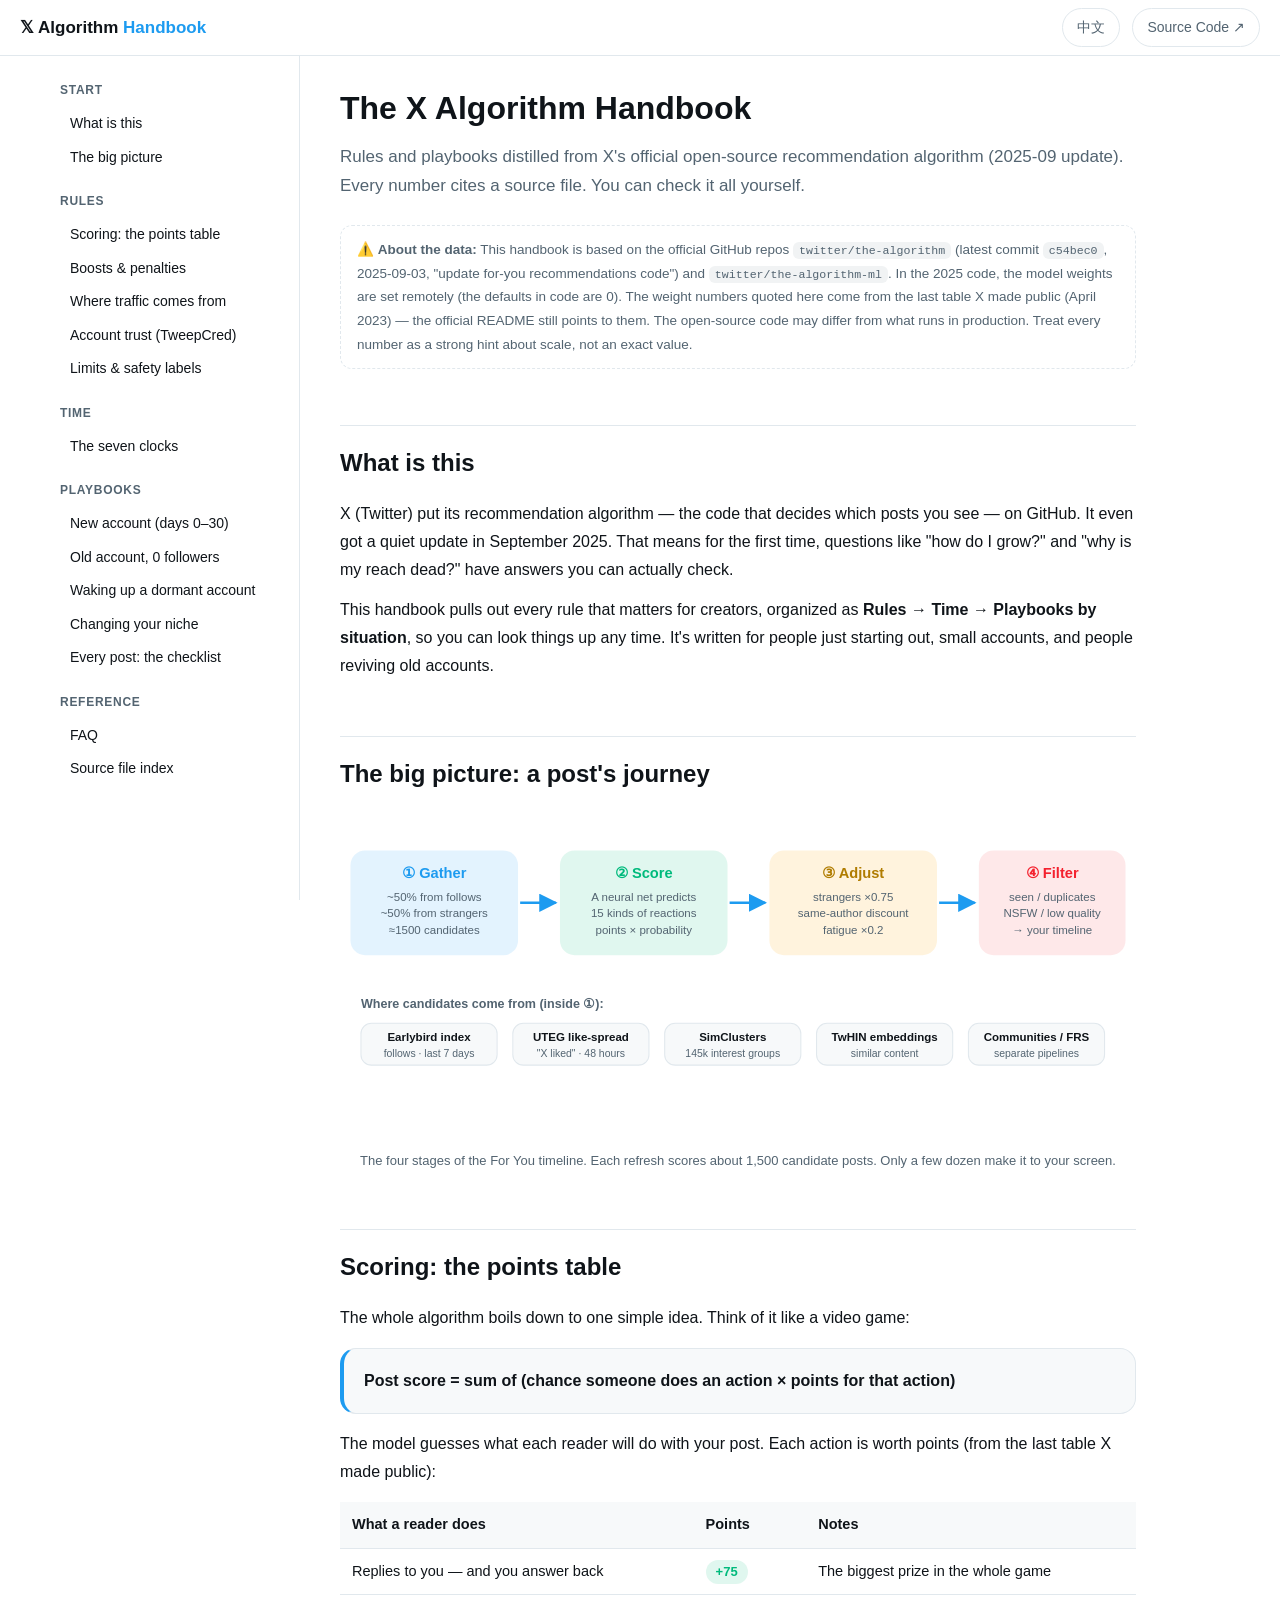
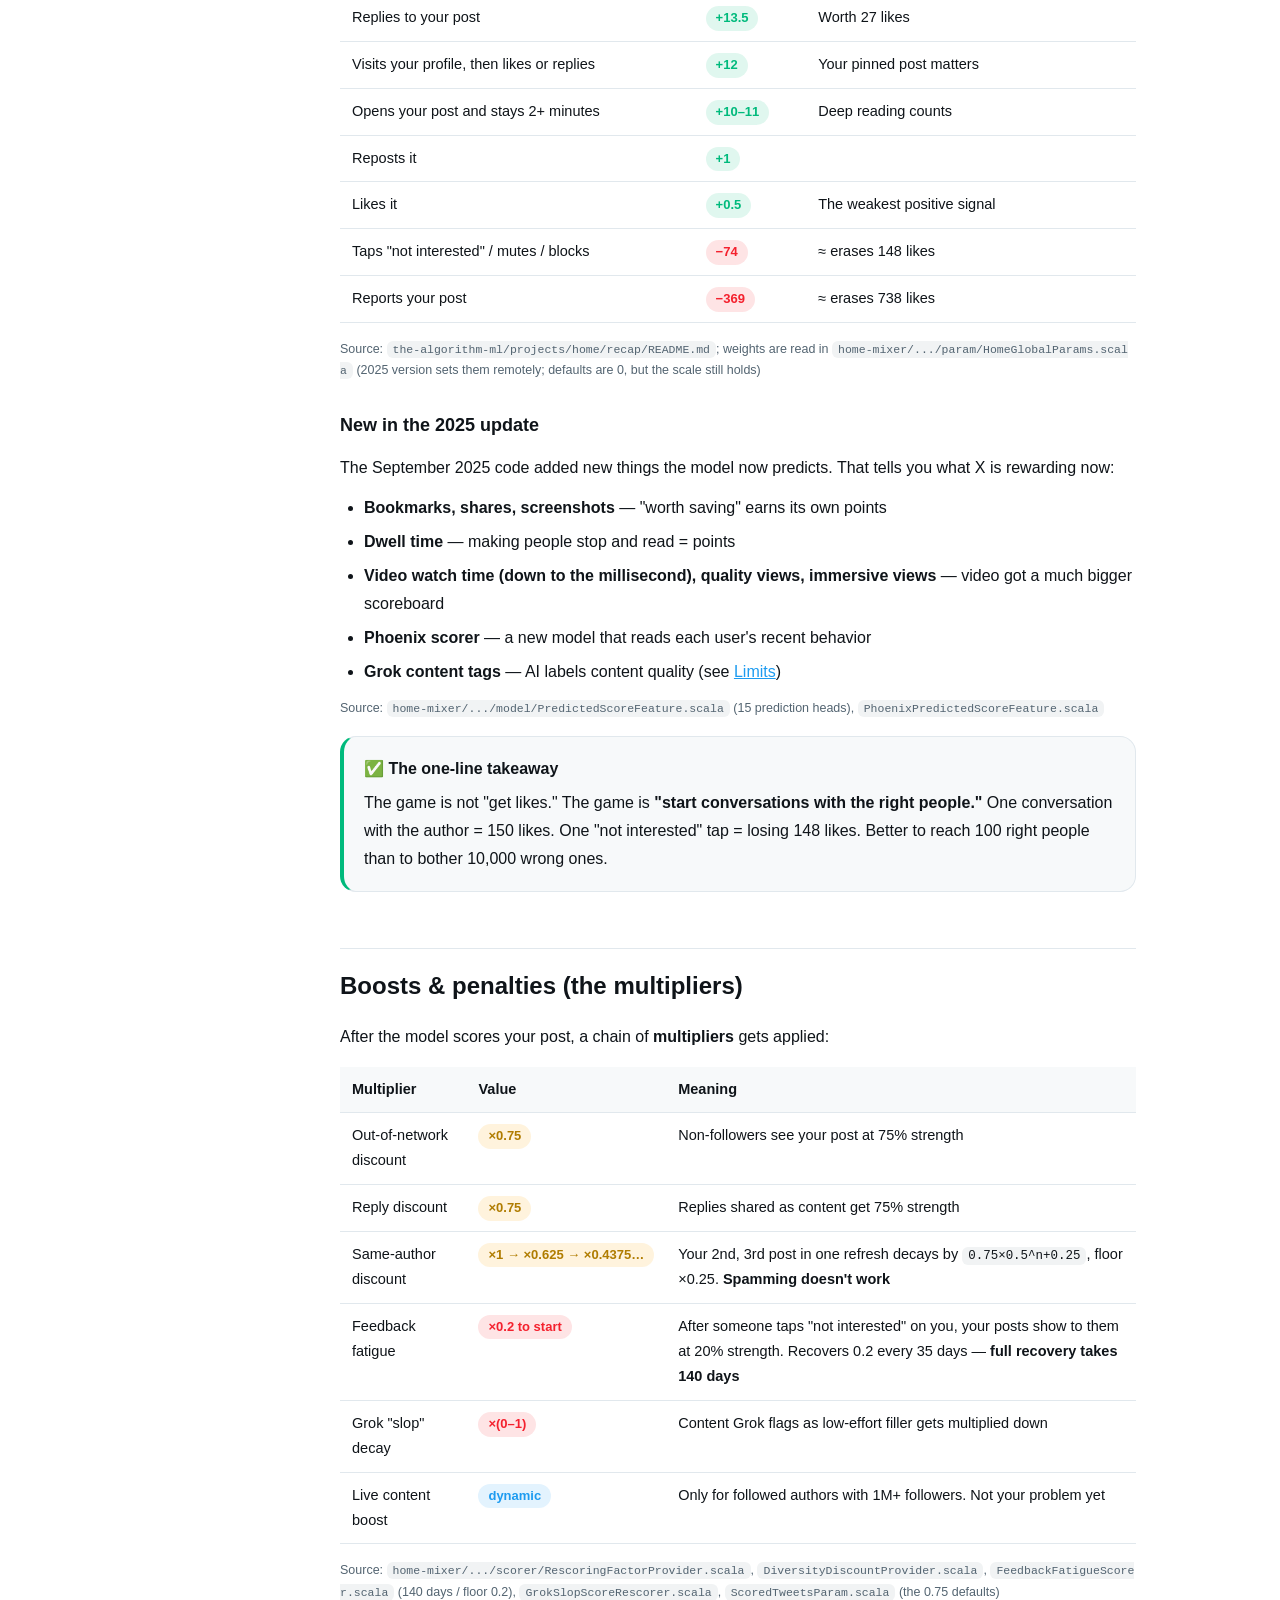
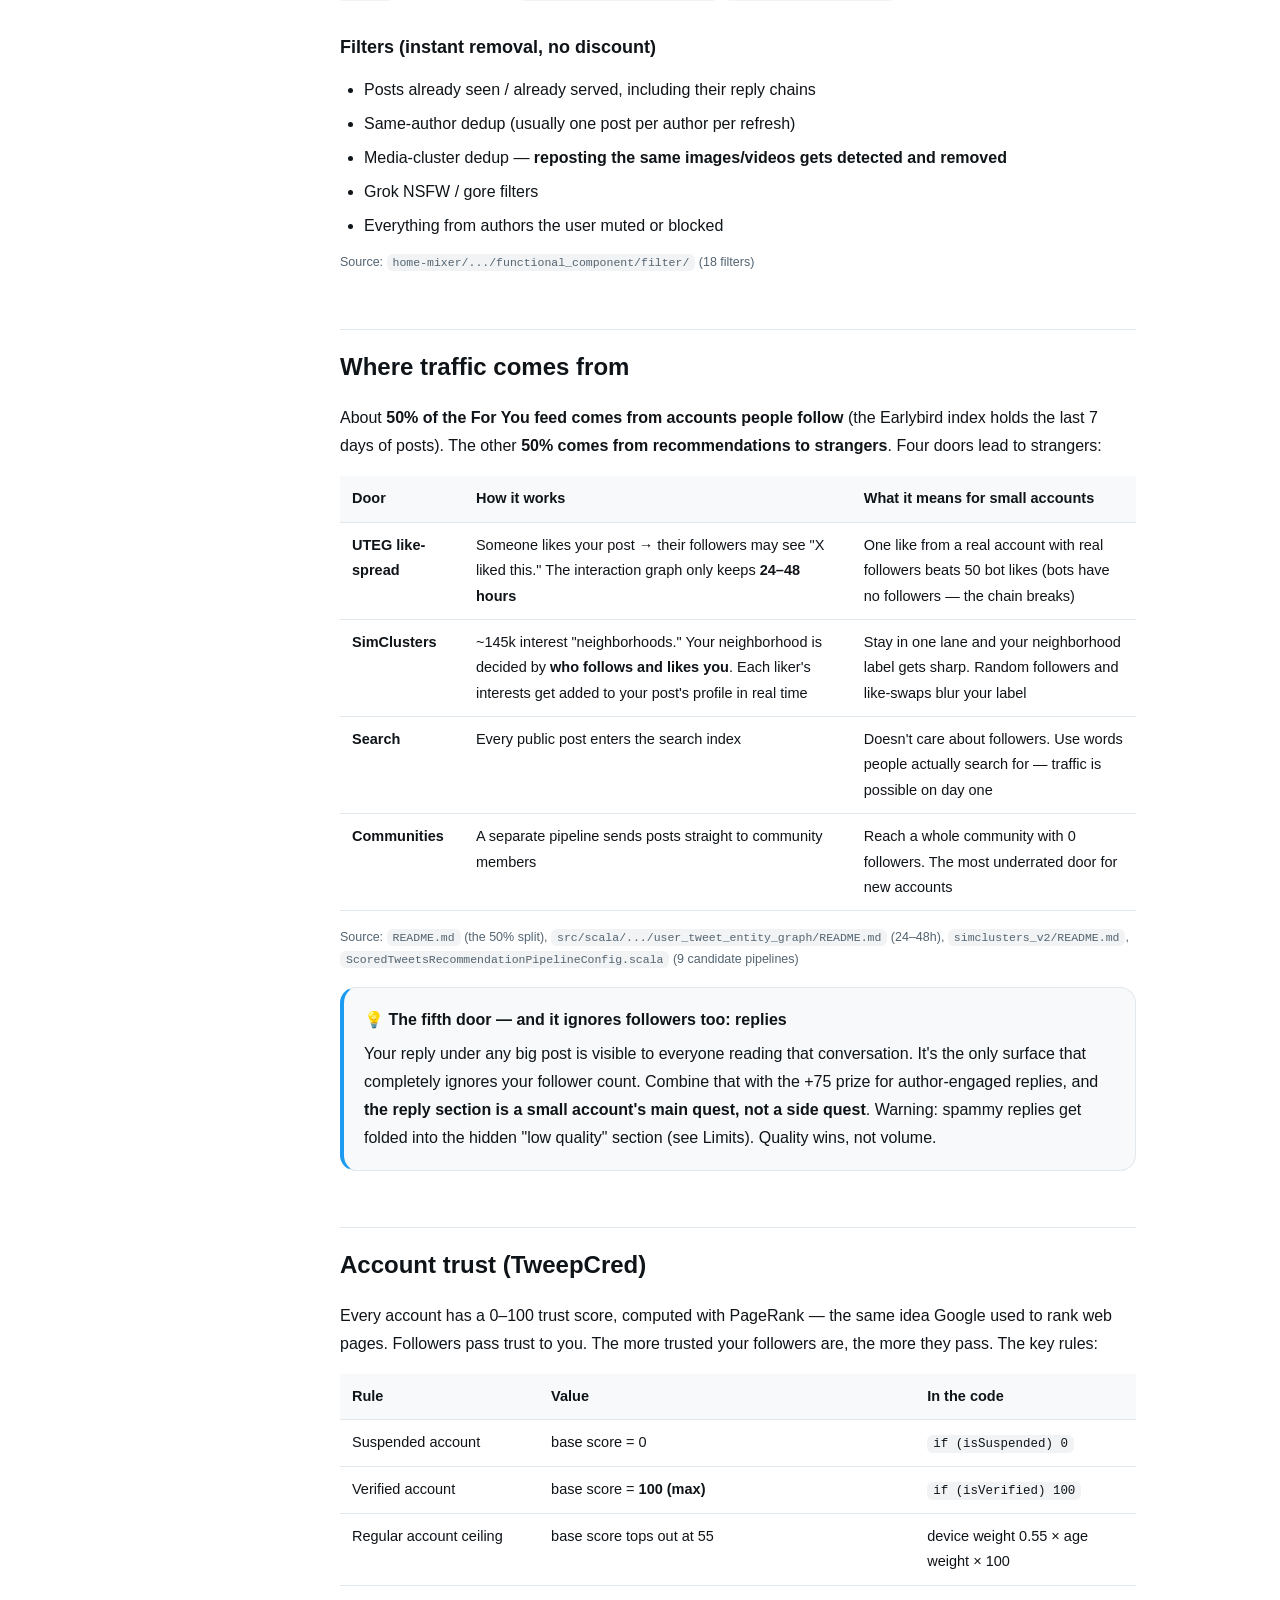
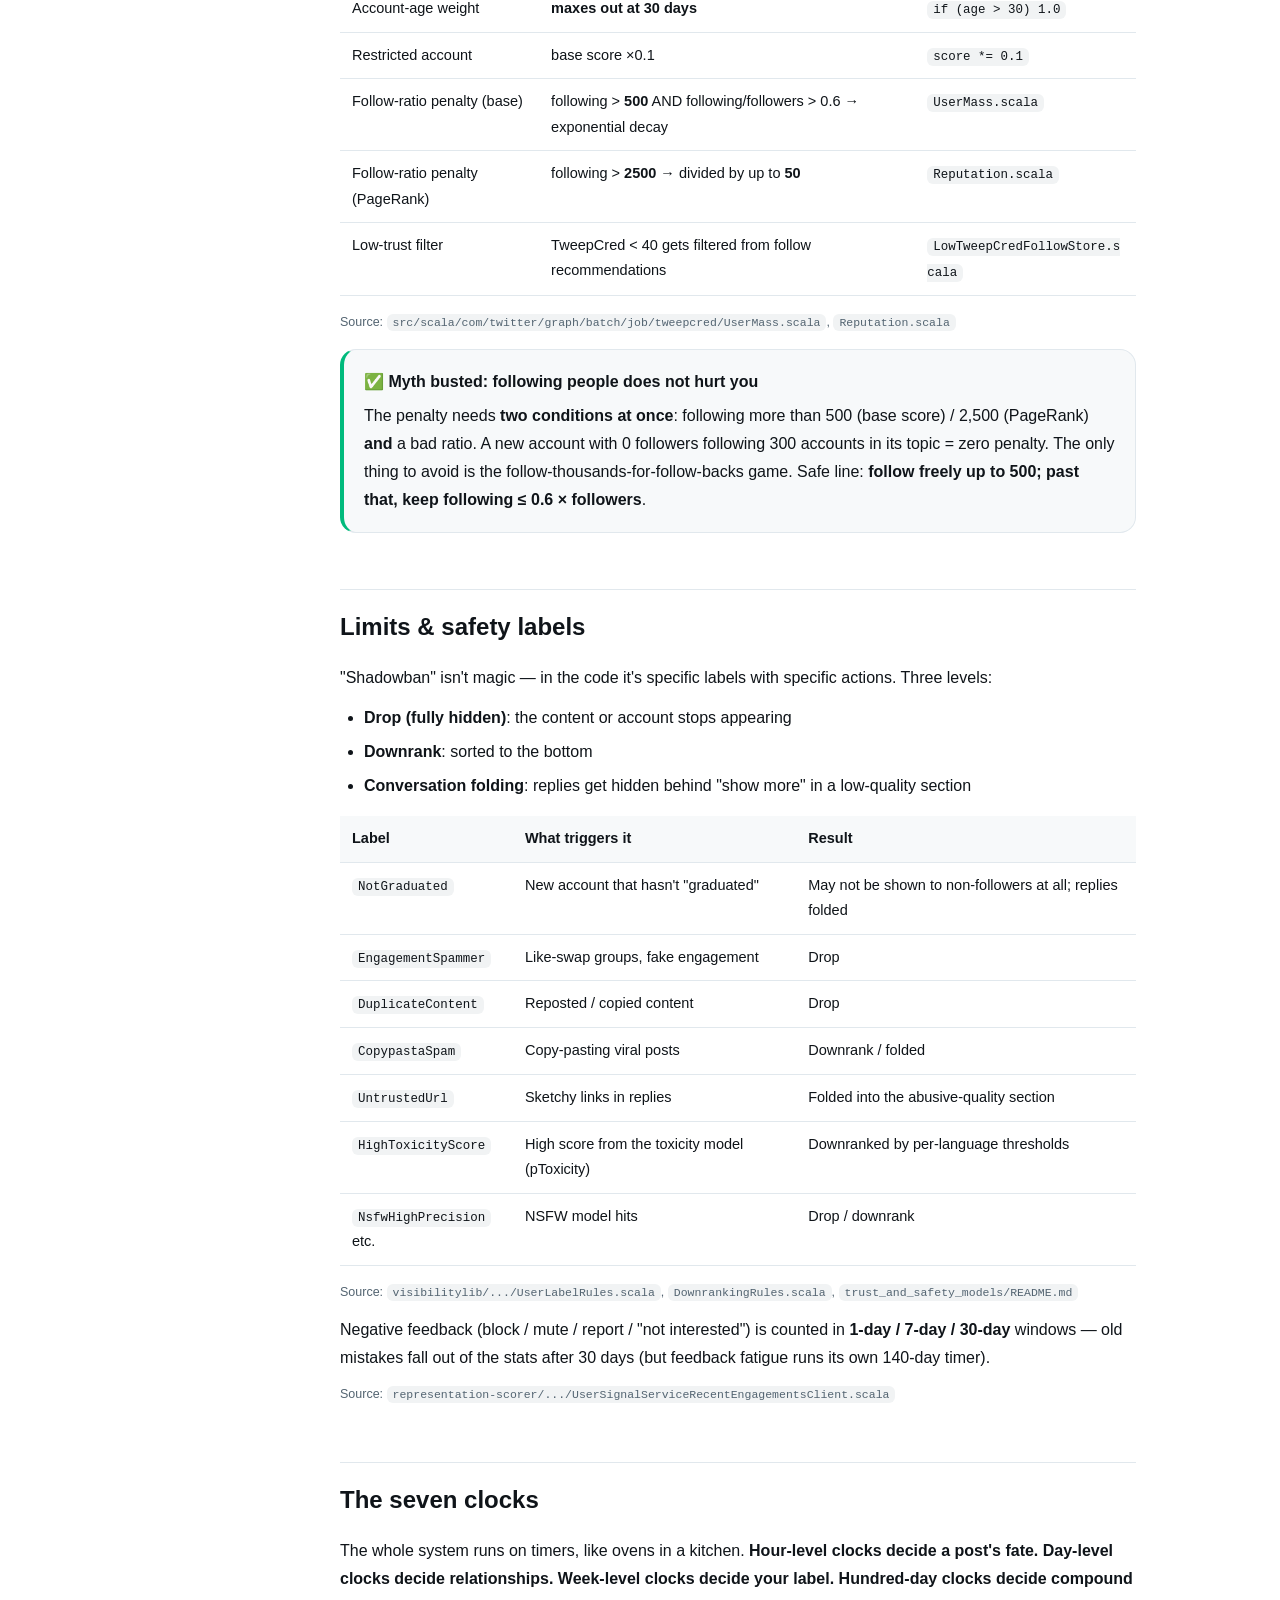
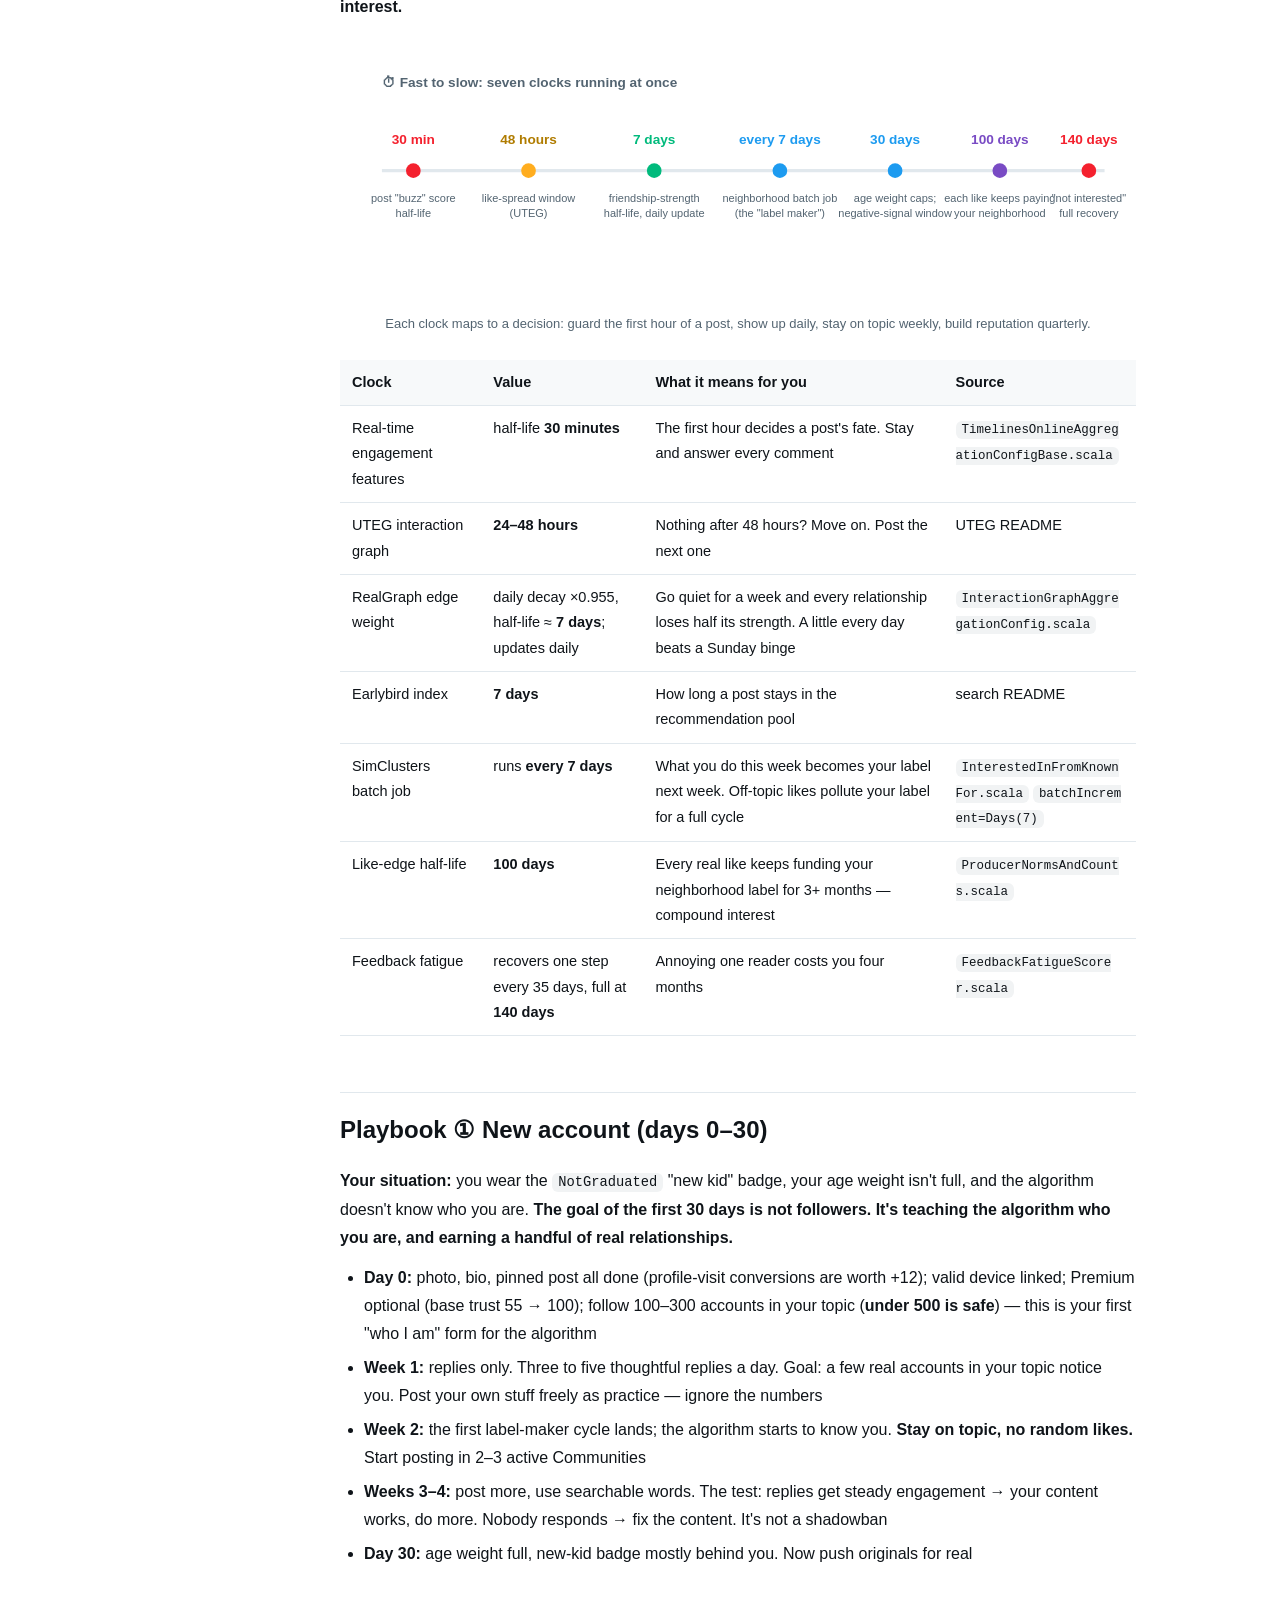
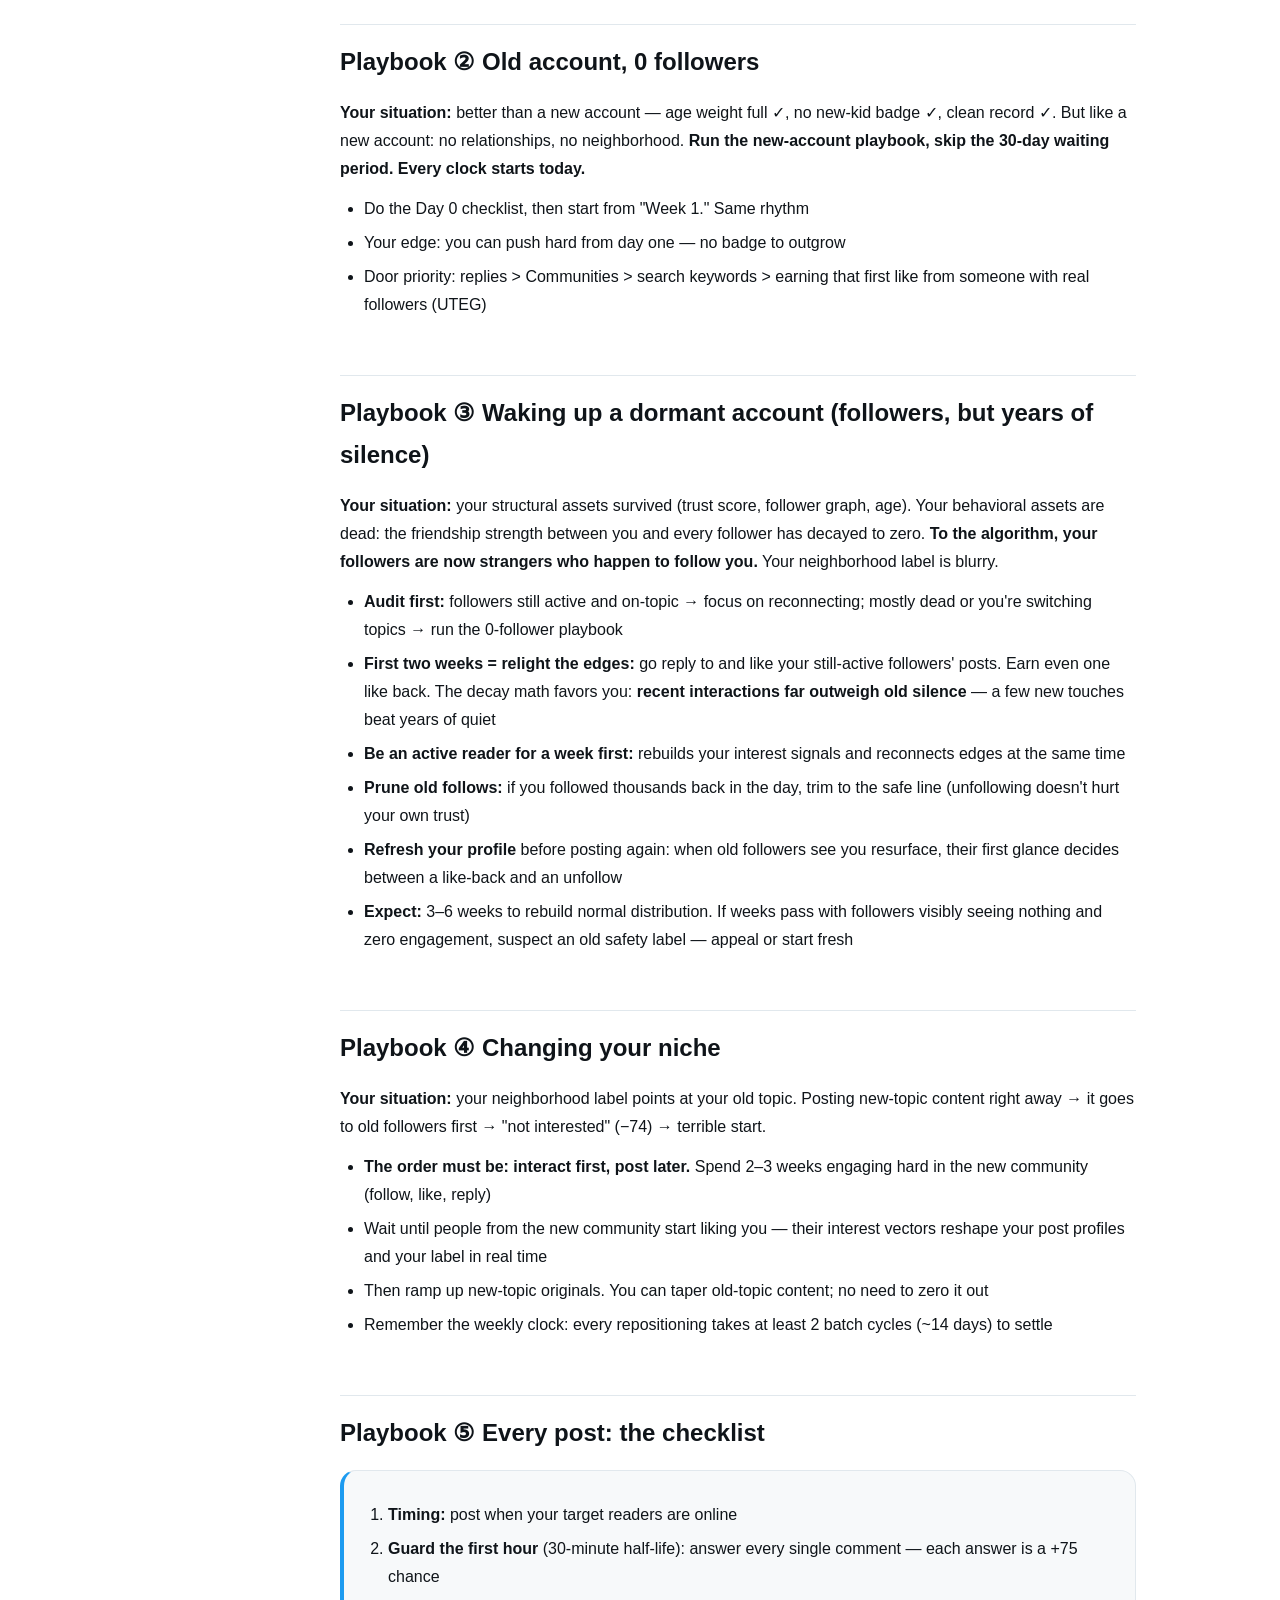
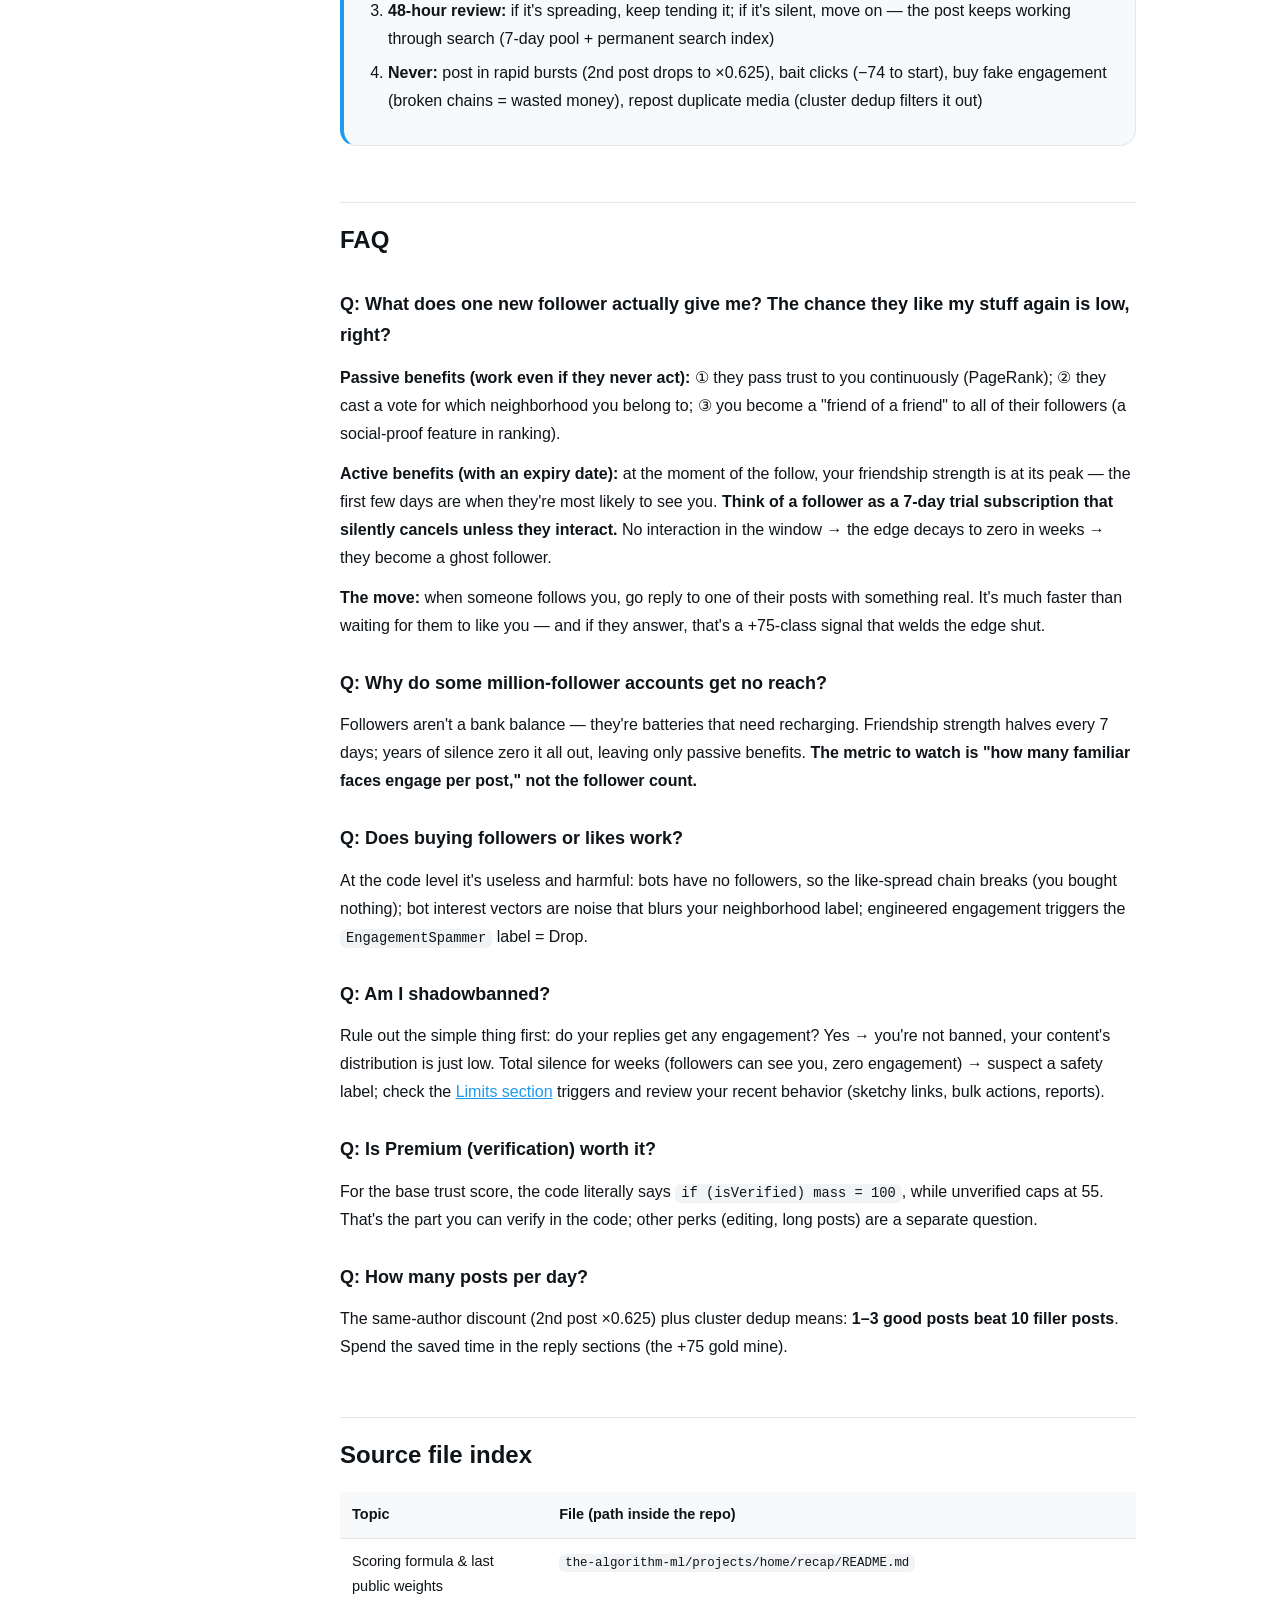
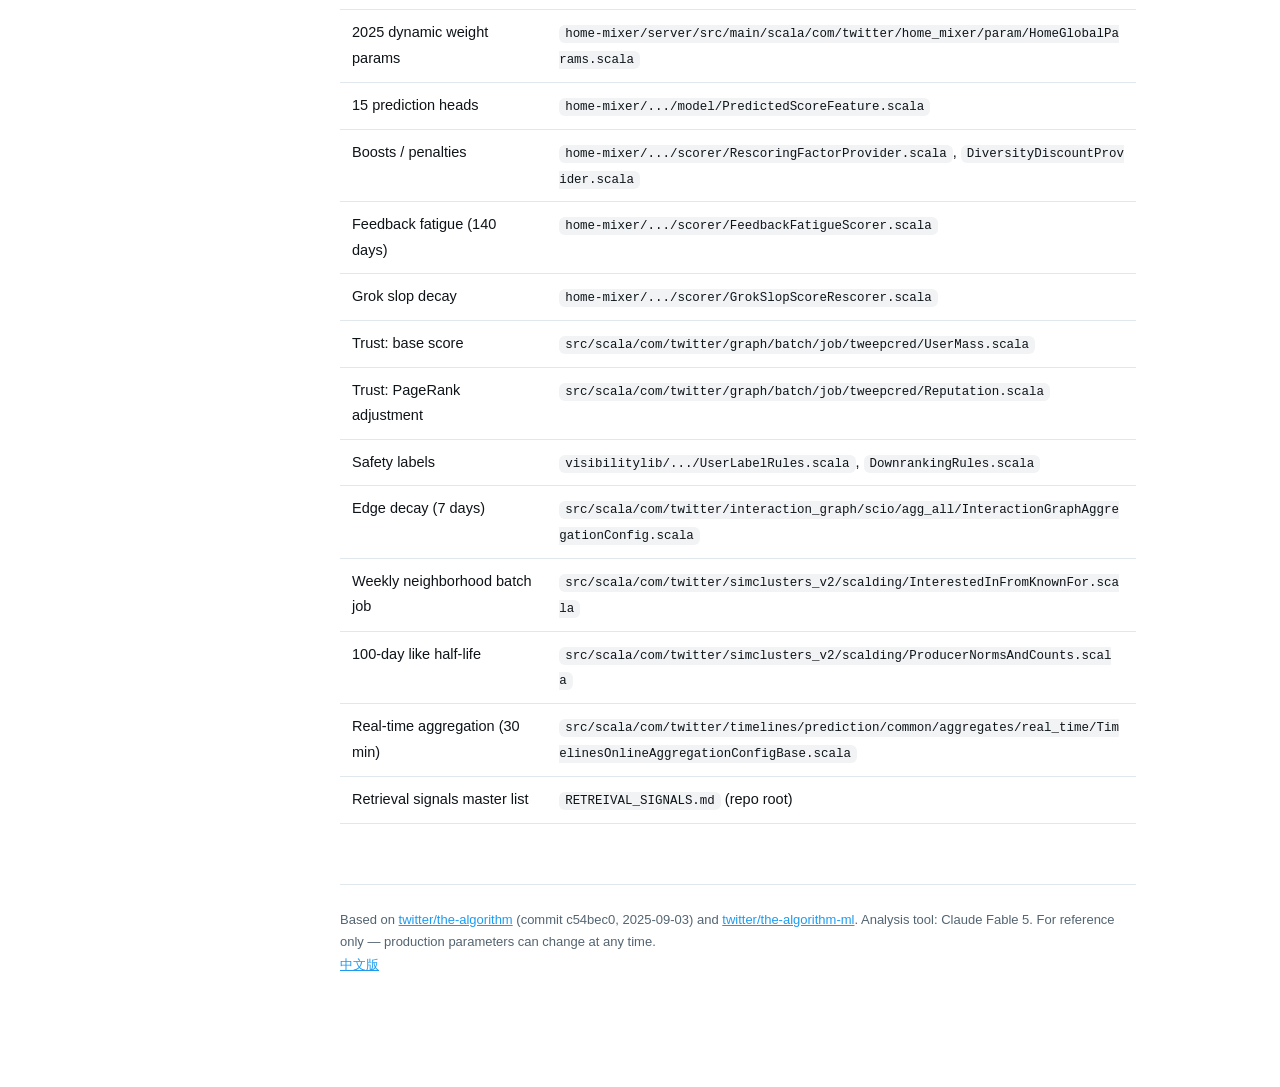
==== en/index.html @ 7e07da66 "X Algorithm Handbook: bilingual rules & playbooks from the open-source code Distilled from twitter/t" ====
<!DOCTYPE html>
<html lang="en">
<head>
<meta charset="UTF-8">
<meta name="viewport" content="width=device-width, initial-scale=1.0">
<title>The X Algorithm Handbook — Verifiable Rules from the Open-Source Code</title>
<meta name="description" content="Rules and playbooks distilled from X (Twitter)'s open-source recommendation algorithm (2025-09 update). Every number cites a source file you can check yourself.">
<link rel="stylesheet" href="../assets/style.css">
</head>
<body>

<div class="topbar">
  <a class="logo" href="#top">𝕏 Algorithm <span>Handbook</span></a>
  <div class="spacer"></div>
  <a class="lang" href="../zh/">中文</a>
  <a class="gh" href="https://github.com/twitter/the-algorithm" target="_blank">Source Code ↗</a>
</div>

<div class="layout">

<nav class="sidebar">
  <div class="group">
    <div class="group-title">Start</div>
    <a href="#overview">What is this</a>
    <a href="#pipeline">The big picture</a>
  </div>
  <div class="group">
    <div class="group-title">Rules</div>
    <a href="#scoring">Scoring: the points table</a>
    <a href="#rescoring">Boosts &amp; penalties</a>
    <a href="#traffic">Where traffic comes from</a>
    <a href="#reputation">Account trust (TweepCred)</a>
    <a href="#limits">Limits &amp; safety labels</a>
  </div>
  <div class="group">
    <div class="group-title">Time</div>
    <a href="#clocks">The seven clocks</a>
  </div>
  <div class="group">
    <div class="group-title">Playbooks</div>
    <a href="#pb-new">New account (days 0–30)</a>
    <a href="#pb-zero">Old account, 0 followers</a>
    <a href="#pb-dormant">Waking up a dormant account</a>
    <a href="#pb-pivot">Changing your niche</a>
    <a href="#pb-daily">Every post: the checklist</a>
  </div>
  <div class="group">
    <div class="group-title">Reference</div>
    <a href="#faq">FAQ</a>
    <a href="#sources">Source file index</a>
  </div>
</nav>

<main id="top">

<h1>The X Algorithm Handbook</h1>
<p class="subtitle">Rules and playbooks distilled from X's official open-source recommendation algorithm (2025-09 update). Every number cites a source file. You can check it all yourself.</p>

<div class="disclaimer">
⚠️ <strong>About the data:</strong> This handbook is based on the official GitHub repos <code>twitter/the-algorithm</code> (latest commit <code>c54bec0</code>, 2025-09-03, "update for-you recommendations code") and <code>twitter/the-algorithm-ml</code>. In the 2025 code, the model weights are set remotely (the defaults in code are 0). The weight numbers quoted here come from the last table X made public (April 2023) — the official README still points to them. The open-source code may differ from what runs in production. Treat every number as a strong hint about scale, not an exact value.
</div>

<h2 id="overview">What is this</h2>
<p>X (Twitter) put its recommendation algorithm — the code that decides which posts you see — on GitHub. It even got a quiet update in September 2025. That means for the first time, questions like "how do I grow?" and "why is my reach dead?" have answers you can actually check.</p>
<p>This handbook pulls out every rule that matters for creators, organized as <strong>Rules → Time → Playbooks by situation</strong>, so you can look things up any time. It's written for people just starting out, small accounts, and people reviving old accounts.</p>

<h2 id="pipeline">The big picture: a post's journey</h2>
<div class="figure">
<svg viewBox="0 0 760 300" xmlns="http://www.w3.org/2000/svg" font-family="-apple-system,sans-serif">
  <defs>
    <marker id="arr" viewBox="0 0 10 10" refX="9" refY="5" markerWidth="7" markerHeight="7" orient="auto-start-reverse">
      <path d="M0,0 L10,5 L0,10 z" fill="#1d9bf0"/>
    </marker>
  </defs>
  <rect x="10" y="30" width="160" height="100" rx="14" fill="#1d9bf0" opacity="0.12"/>
  <text x="90" y="56" text-anchor="middle" font-size="14" font-weight="700" fill="#1d9bf0">① Gather</text>
  <text x="90" y="78" text-anchor="middle" font-size="11" fill="#536471">~50% from follows</text>
  <text x="90" y="94" text-anchor="middle" font-size="11" fill="#536471">~50% from strangers</text>
  <text x="90" y="110" text-anchor="middle" font-size="11" fill="#536471">≈1500 candidates</text>
  <rect x="210" y="30" width="160" height="100" rx="14" fill="#00ba7c" opacity="0.12"/>
  <text x="290" y="56" text-anchor="middle" font-size="14" font-weight="700" fill="#00ba7c">② Score</text>
  <text x="290" y="78" text-anchor="middle" font-size="11" fill="#536471">A neural net predicts</text>
  <text x="290" y="94" text-anchor="middle" font-size="11" fill="#536471">15 kinds of reactions</text>
  <text x="290" y="110" text-anchor="middle" font-size="11" fill="#536471">points × probability</text>
  <rect x="410" y="30" width="160" height="100" rx="14" fill="#ffad1f" opacity="0.15"/>
  <text x="490" y="56" text-anchor="middle" font-size="14" font-weight="700" fill="#b07c00">③ Adjust</text>
  <text x="490" y="78" text-anchor="middle" font-size="11" fill="#536471">strangers ×0.75</text>
  <text x="490" y="94" text-anchor="middle" font-size="11" fill="#536471">same-author discount</text>
  <text x="490" y="110" text-anchor="middle" font-size="11" fill="#536471">fatigue ×0.2</text>
  <rect x="610" y="30" width="140" height="100" rx="14" fill="#f4212e" opacity="0.10"/>
  <text x="680" y="56" text-anchor="middle" font-size="14" font-weight="700" fill="#f4212e">④ Filter</text>
  <text x="680" y="78" text-anchor="middle" font-size="11" fill="#536471">seen / duplicates</text>
  <text x="680" y="94" text-anchor="middle" font-size="11" fill="#536471">NSFW / low quality</text>
  <text x="680" y="110" text-anchor="middle" font-size="11" fill="#536471">→ your timeline</text>
  <line x1="172" y1="80" x2="206" y2="80" stroke="#1d9bf0" stroke-width="2.5" marker-end="url(#arr)"/>
  <line x1="372" y1="80" x2="406" y2="80" stroke="#1d9bf0" stroke-width="2.5" marker-end="url(#arr)"/>
  <line x1="572" y1="80" x2="606" y2="80" stroke="#1d9bf0" stroke-width="2.5" marker-end="url(#arr)"/>
  <text x="20" y="180" font-size="12" font-weight="700" fill="#536471">Where candidates come from (inside ①):</text>
  <rect x="20" y="195" width="130" height="40" rx="10" fill="#f7f9fa" stroke="#e1e8ed"/>
  <text x="85" y="212" text-anchor="middle" font-size="11" font-weight="600" fill="#0f1419">Earlybird index</text>
  <text x="85" y="227" text-anchor="middle" font-size="10" fill="#536471">follows · last 7 days</text>
  <rect x="165" y="195" width="130" height="40" rx="10" fill="#f7f9fa" stroke="#e1e8ed"/>
  <text x="230" y="212" text-anchor="middle" font-size="11" font-weight="600" fill="#0f1419">UTEG like-spread</text>
  <text x="230" y="227" text-anchor="middle" font-size="10" fill="#536471">"X liked" · 48 hours</text>
  <rect x="310" y="195" width="130" height="40" rx="10" fill="#f7f9fa" stroke="#e1e8ed"/>
  <text x="375" y="212" text-anchor="middle" font-size="11" font-weight="600" fill="#0f1419">SimClusters</text>
  <text x="375" y="227" text-anchor="middle" font-size="10" fill="#536471">145k interest groups</text>
  <rect x="455" y="195" width="130" height="40" rx="10" fill="#f7f9fa" stroke="#e1e8ed"/>
  <text x="520" y="212" text-anchor="middle" font-size="11" font-weight="600" fill="#0f1419">TwHIN embeddings</text>
  <text x="520" y="227" text-anchor="middle" font-size="10" fill="#536471">similar content</text>
  <rect x="600" y="195" width="130" height="40" rx="10" fill="#f7f9fa" stroke="#e1e8ed"/>
  <text x="665" y="212" text-anchor="middle" font-size="11" font-weight="600" fill="#0f1419">Communities / FRS</text>
  <text x="665" y="227" text-anchor="middle" font-size="10" fill="#536471">separate pipelines</text>
</svg>
<div class="caption">The four stages of the For You timeline. Each refresh scores about 1,500 candidate posts. Only a few dozen make it to your screen.</div>
</div>

<h2 id="scoring">Scoring: the points table</h2>
<p>The whole algorithm boils down to one simple idea. Think of it like a video game:</p>
<div class="card blue"><strong>Post score = sum of (chance someone does an action × points for that action)</strong></div>
<p>The model guesses what each reader will do with your post. Each action is worth points (from the last table X made public):</p>

<table>
<thead><tr><th>What a reader does</th><th>Points</th><th>Notes</th></tr></thead>
<tbody>
<tr><td>Replies to you — and you answer back</td><td><span class="badge pos">+75</span></td><td>The biggest prize in the whole game</td></tr>
<tr><td>Replies to your post</td><td><span class="badge pos">+13.5</span></td><td>Worth 27 likes</td></tr>
<tr><td>Visits your profile, then likes or replies</td><td><span class="badge pos">+12</span></td><td>Your pinned post matters</td></tr>
<tr><td>Opens your post and stays 2+ minutes</td><td><span class="badge pos">+10–11</span></td><td>Deep reading counts</td></tr>
<tr><td>Reposts it</td><td><span class="badge pos">+1</span></td><td></td></tr>
<tr><td>Likes it</td><td><span class="badge pos">+0.5</span></td><td>The weakest positive signal</td></tr>
<tr><td>Taps "not interested" / mutes / blocks</td><td><span class="badge neg">−74</span></td><td>≈ erases 148 likes</td></tr>
<tr><td>Reports your post</td><td><span class="badge neg">−369</span></td><td>≈ erases 738 likes</td></tr>
</tbody>
</table>
<p class="src">Source: <code>the-algorithm-ml/projects/home/recap/README.md</code>; weights are read in <code>home-mixer/.../param/HomeGlobalParams.scala</code> (2025 version sets them remotely; defaults are 0, but the scale still holds)</p>

<h3>New in the 2025 update</h3>
<p>The September 2025 code added new things the model now predicts. That tells you what X is rewarding now:</p>
<ul>
<li><strong>Bookmarks, shares, screenshots</strong> — "worth saving" earns its own points</li>
<li><strong>Dwell time</strong> — making people stop and read = points</li>
<li><strong>Video watch time (down to the millisecond), quality views, immersive views</strong> — video got a much bigger scoreboard</li>
<li><strong>Phoenix scorer</strong> — a new model that reads each user's recent behavior</li>
<li><strong>Grok content tags</strong> — AI labels content quality (see <a href="#limits">Limits</a>)</li>
</ul>
<p class="src">Source: <code>home-mixer/.../model/PredictedScoreFeature.scala</code> (15 prediction heads), <code>PhoenixPredictedScoreFeature.scala</code></p>

<div class="card green">
<div class="card-title">✅ The one-line takeaway</div>
The game is not "get likes." The game is <strong>"start conversations with the right people."</strong> One conversation with the author = 150 likes. One "not interested" tap = losing 148 likes. Better to reach 100 right people than to bother 10,000 wrong ones.
</div>

<h2 id="rescoring">Boosts &amp; penalties (the multipliers)</h2>
<p>After the model scores your post, a chain of <strong>multipliers</strong> gets applied:</p>

<table>
<thead><tr><th>Multiplier</th><th>Value</th><th>Meaning</th></tr></thead>
<tbody>
<tr><td>Out-of-network discount</td><td><span class="badge warn">×0.75</span></td><td>Non-followers see your post at 75% strength</td></tr>
<tr><td>Reply discount</td><td><span class="badge warn">×0.75</span></td><td>Replies shared as content get 75% strength</td></tr>
<tr><td>Same-author discount</td><td><span class="badge warn">×1 → ×0.625 → ×0.4375…</span></td><td>Your 2nd, 3rd post in one refresh decays by <code>0.75×0.5^n+0.25</code>, floor ×0.25. <strong>Spamming doesn't work</strong></td></tr>
<tr><td>Feedback fatigue</td><td><span class="badge neg">×0.2 to start</span></td><td>After someone taps "not interested" on you, your posts show to them at 20% strength. Recovers 0.2 every 35 days — <strong>full recovery takes 140 days</strong></td></tr>
<tr><td>Grok "slop" decay</td><td><span class="badge neg">×(0–1)</span></td><td>Content Grok flags as low-effort filler gets multiplied down</td></tr>
<tr><td>Live content boost</td><td><span class="badge info">dynamic</span></td><td>Only for followed authors with 1M+ followers. Not your problem yet</td></tr>
</tbody>
</table>
<p class="src">Source: <code>home-mixer/.../scorer/RescoringFactorProvider.scala</code>, <code>DiversityDiscountProvider.scala</code>, <code>FeedbackFatigueScorer.scala</code> (140 days / floor 0.2), <code>GrokSlopScoreRescorer.scala</code>, <code>ScoredTweetsParam.scala</code> (the 0.75 defaults)</p>

<h3>Filters (instant removal, no discount)</h3>
<ul>
<li>Posts already seen / already served, including their reply chains</li>
<li>Same-author dedup (usually one post per author per refresh)</li>
<li>Media-cluster dedup — <strong>reposting the same images/videos gets detected and removed</strong></li>
<li>Grok NSFW / gore filters</li>
<li>Everything from authors the user muted or blocked</li>
</ul>
<p class="src">Source: <code>home-mixer/.../functional_component/filter/</code> (18 filters)</p>

<h2 id="traffic">Where traffic comes from</h2>
<p>About <strong>50% of the For You feed comes from accounts people follow</strong> (the Earlybird index holds the last 7 days of posts). The other <strong>50% comes from recommendations to strangers</strong>. Four doors lead to strangers:</p>

<table>
<thead><tr><th>Door</th><th>How it works</th><th>What it means for small accounts</th></tr></thead>
<tbody>
<tr><td><strong>UTEG like-spread</strong></td><td>Someone likes your post → their followers may see "X liked this." The interaction graph only keeps <strong>24–48 hours</strong></td><td>One like from a real account with real followers beats 50 bot likes (bots have no followers — the chain breaks)</td></tr>
<tr><td><strong>SimClusters</strong></td><td>~145k interest "neighborhoods." Your neighborhood is decided by <strong>who follows and likes you</strong>. Each liker's interests get added to your post's profile in real time</td><td>Stay in one lane and your neighborhood label gets sharp. Random followers and like-swaps blur your label</td></tr>
<tr><td><strong>Search</strong></td><td>Every public post enters the search index</td><td>Doesn't care about followers. Use words people actually search for — traffic is possible on day one</td></tr>
<tr><td><strong>Communities</strong></td><td>A separate pipeline sends posts straight to community members</td><td>Reach a whole community with 0 followers. The most underrated door for new accounts</td></tr>
</tbody>
</table>
<p class="src">Source: <code>README.md</code> (the 50% split), <code>src/scala/.../user_tweet_entity_graph/README.md</code> (24–48h), <code>simclusters_v2/README.md</code>, <code>ScoredTweetsRecommendationPipelineConfig.scala</code> (9 candidate pipelines)</p>

<div class="card blue">
<div class="card-title">💡 The fifth door — and it ignores followers too: replies</div>
Your reply under any big post is visible to everyone reading that conversation. It's the only surface that completely ignores your follower count. Combine that with the +75 prize for author-engaged replies, and <strong>the reply section is a small account's main quest, not a side quest</strong>. Warning: spammy replies get folded into the hidden "low quality" section (see Limits). Quality wins, not volume.
</div>

<h2 id="reputation">Account trust (TweepCred)</h2>
<p>Every account has a 0–100 trust score, computed with PageRank — the same idea Google used to rank web pages. Followers pass trust to you. The more trusted your followers are, the more they pass. The key rules:</p>

<table>
<thead><tr><th>Rule</th><th>Value</th><th>In the code</th></tr></thead>
<tbody>
<tr><td>Suspended account</td><td>base score = 0</td><td><code>if (isSuspended) 0</code></td></tr>
<tr><td>Verified account</td><td>base score = <strong>100 (max)</strong></td><td><code>if (isVerified) 100</code></td></tr>
<tr><td>Regular account ceiling</td><td>base score tops out at 55</td><td>device weight 0.55 × age weight × 100</td></tr>
<tr><td>Account-age weight</td><td><strong>maxes out at 30 days</strong></td><td><code>if (age &gt; 30) 1.0</code></td></tr>
<tr><td>Restricted account</td><td>base score ×0.1</td><td><code>score *= 0.1</code></td></tr>
<tr><td>Follow-ratio penalty (base)</td><td>following &gt; <strong>500</strong> AND following/followers &gt; 0.6 → exponential decay</td><td><code>UserMass.scala</code></td></tr>
<tr><td>Follow-ratio penalty (PageRank)</td><td>following &gt; <strong>2500</strong> → divided by up to <strong>50</strong></td><td><code>Reputation.scala</code></td></tr>
<tr><td>Low-trust filter</td><td>TweepCred &lt; 40 gets filtered from follow recommendations</td><td><code>LowTweepCredFollowStore.scala</code></td></tr>
</tbody>
</table>
<p class="src">Source: <code>src/scala/com/twitter/graph/batch/job/tweepcred/UserMass.scala</code>, <code>Reputation.scala</code></p>

<div class="card green">
<div class="card-title">✅ Myth busted: following people does not hurt you</div>
The penalty needs <strong>two conditions at once</strong>: following more than 500 (base score) / 2,500 (PageRank) <strong>and</strong> a bad ratio. A new account with 0 followers following 300 accounts in its topic = zero penalty. The only thing to avoid is the follow-thousands-for-follow-backs game. Safe line: <strong>follow freely up to 500; past that, keep following ≤ 0.6 × followers</strong>.
</div>

<h2 id="limits">Limits &amp; safety labels</h2>
<p>"Shadowban" isn't magic — in the code it's specific labels with specific actions. Three levels:</p>
<ul>
<li><strong>Drop (fully hidden)</strong>: the content or account stops appearing</li>
<li><strong>Downrank</strong>: sorted to the bottom</li>
<li><strong>Conversation folding</strong>: replies get hidden behind "show more" in a low-quality section</li>
</ul>

<table>
<thead><tr><th>Label</th><th>What triggers it</th><th>Result</th></tr></thead>
<tbody>
<tr><td><code>NotGraduated</code></td><td>New account that hasn't "graduated"</td><td>May not be shown to non-followers at all; replies folded</td></tr>
<tr><td><code>EngagementSpammer</code></td><td>Like-swap groups, fake engagement</td><td>Drop</td></tr>
<tr><td><code>DuplicateContent</code></td><td>Reposted / copied content</td><td>Drop</td></tr>
<tr><td><code>CopypastaSpam</code></td><td>Copy-pasting viral posts</td><td>Downrank / folded</td></tr>
<tr><td><code>UntrustedUrl</code></td><td>Sketchy links in replies</td><td>Folded into the abusive-quality section</td></tr>
<tr><td><code>HighToxicityScore</code></td><td>High score from the toxicity model (pToxicity)</td><td>Downranked by per-language thresholds</td></tr>
<tr><td><code>NsfwHighPrecision</code> etc.</td><td>NSFW model hits</td><td>Drop / downrank</td></tr>
</tbody>
</table>
<p class="src">Source: <code>visibilitylib/.../UserLabelRules.scala</code>, <code>DownrankingRules.scala</code>, <code>trust_and_safety_models/README.md</code></p>

<p>Negative feedback (block / mute / report / "not interested") is counted in <strong>1-day / 7-day / 30-day</strong> windows — old mistakes fall out of the stats after 30 days (but feedback fatigue runs its own 140-day timer).</p>
<p class="src">Source: <code>representation-scorer/.../UserSignalServiceRecentEngagementsClient.scala</code></p>

<h2 id="clocks">The seven clocks</h2>
<p>The whole system runs on timers, like ovens in a kitchen. <strong>Hour-level clocks decide a post's fate. Day-level clocks decide relationships. Week-level clocks decide your label. Hundred-day clocks decide compound interest.</strong></p>

<div class="figure">
<svg viewBox="0 0 760 240" xmlns="http://www.w3.org/2000/svg" font-family="-apple-system,sans-serif">
  <line x1="40" y1="120" x2="730" y2="120" stroke="#e1e8ed" stroke-width="3"/>
  <g>
    <circle cx="70" cy="120" r="7" fill="#f4212e"/>
    <text x="70" y="95" text-anchor="middle" font-size="13" font-weight="700" fill="#f4212e">30 min</text>
    <text x="70" y="150" text-anchor="middle" font-size="10.5" fill="#536471">post "buzz" score</text>
    <text x="70" y="164" text-anchor="middle" font-size="10.5" fill="#536471">half-life</text>
  </g>
  <g>
    <circle cx="180" cy="120" r="7" fill="#ffad1f"/>
    <text x="180" y="95" text-anchor="middle" font-size="13" font-weight="700" fill="#b07c00">48 hours</text>
    <text x="180" y="150" text-anchor="middle" font-size="10.5" fill="#536471">like-spread window</text>
    <text x="180" y="164" text-anchor="middle" font-size="10.5" fill="#536471">(UTEG)</text>
  </g>
  <g>
    <circle cx="300" cy="120" r="7" fill="#00ba7c"/>
    <text x="300" y="95" text-anchor="middle" font-size="13" font-weight="700" fill="#00ba7c">7 days</text>
    <text x="300" y="150" text-anchor="middle" font-size="10.5" fill="#536471">friendship-strength</text>
    <text x="300" y="164" text-anchor="middle" font-size="10.5" fill="#536471">half-life, daily update</text>
  </g>
  <g>
    <circle cx="420" cy="120" r="7" fill="#1d9bf0"/>
    <text x="420" y="95" text-anchor="middle" font-size="13" font-weight="700" fill="#1d9bf0">every 7 days</text>
    <text x="420" y="150" text-anchor="middle" font-size="10.5" fill="#536471">neighborhood batch job</text>
    <text x="420" y="164" text-anchor="middle" font-size="10.5" fill="#536471">(the "label maker")</text>
  </g>
  <g>
    <circle cx="530" cy="120" r="7" fill="#1d9bf0"/>
    <text x="530" y="95" text-anchor="middle" font-size="13" font-weight="700" fill="#1d9bf0">30 days</text>
    <text x="530" y="150" text-anchor="middle" font-size="10.5" fill="#536471">age weight caps;</text>
    <text x="530" y="164" text-anchor="middle" font-size="10.5" fill="#536471">negative-signal window</text>
  </g>
  <g>
    <circle cx="630" cy="120" r="7" fill="#794bc4"/>
    <text x="630" y="95" text-anchor="middle" font-size="13" font-weight="700" fill="#794bc4">100 days</text>
    <text x="630" y="150" text-anchor="middle" font-size="10.5" fill="#536471">each like keeps paying</text>
    <text x="630" y="164" text-anchor="middle" font-size="10.5" fill="#536471">your neighborhood</text>
  </g>
  <g>
    <circle cx="715" cy="120" r="7" fill="#f4212e"/>
    <text x="715" y="95" text-anchor="middle" font-size="13" font-weight="700" fill="#f4212e">140 days</text>
    <text x="715" y="150" text-anchor="middle" font-size="10.5" fill="#536471">"not interested"</text>
    <text x="715" y="164" text-anchor="middle" font-size="10.5" fill="#536471">full recovery</text>
  </g>
  <text x="40" y="40" font-size="13" font-weight="700" fill="#536471">⏱ Fast to slow: seven clocks running at once</text>
</svg>
<div class="caption">Each clock maps to a decision: guard the first hour of a post, show up daily, stay on topic weekly, build reputation quarterly.</div>
</div>

<table>
<thead><tr><th>Clock</th><th>Value</th><th>What it means for you</th><th>Source</th></tr></thead>
<tbody>
<tr><td>Real-time engagement features</td><td>half-life <strong>30 minutes</strong></td><td>The first hour decides a post's fate. Stay and answer every comment</td><td><code>TimelinesOnlineAggregationConfigBase.scala</code></td></tr>
<tr><td>UTEG interaction graph</td><td><strong>24–48 hours</strong></td><td>Nothing after 48 hours? Move on. Post the next one</td><td>UTEG README</td></tr>
<tr><td>RealGraph edge weight</td><td>daily decay ×0.955, half-life ≈ <strong>7 days</strong>; updates daily</td><td>Go quiet for a week and every relationship loses half its strength. A little every day beats a Sunday binge</td><td><code>InteractionGraphAggregationConfig.scala</code></td></tr>
<tr><td>Earlybird index</td><td><strong>7 days</strong></td><td>How long a post stays in the recommendation pool</td><td>search README</td></tr>
<tr><td>SimClusters batch job</td><td>runs <strong>every 7 days</strong></td><td>What you do this week becomes your label next week. Off-topic likes pollute your label for a full cycle</td><td><code>InterestedInFromKnownFor.scala</code> <code>batchIncrement=Days(7)</code></td></tr>
<tr><td>Like-edge half-life</td><td><strong>100 days</strong></td><td>Every real like keeps funding your neighborhood label for 3+ months — compound interest</td><td><code>ProducerNormsAndCounts.scala</code></td></tr>
<tr><td>Feedback fatigue</td><td>recovers one step every 35 days, full at <strong>140 days</strong></td><td>Annoying one reader costs you four months</td><td><code>FeedbackFatigueScorer.scala</code></td></tr>
</tbody>
</table>

<h2 id="pb-new">Playbook ① New account (days 0–30)</h2>
<p><strong>Your situation:</strong> you wear the <code>NotGraduated</code> "new kid" badge, your age weight isn't full, and the algorithm doesn't know who you are. <strong>The goal of the first 30 days is not followers. It's teaching the algorithm who you are, and earning a handful of real relationships.</strong></p>
<ul>
<li><strong>Day 0:</strong> photo, bio, pinned post all done (profile-visit conversions are worth +12); valid device linked; Premium optional (base trust 55 → 100); follow 100–300 accounts in your topic (<strong>under 500 is safe</strong>) — this is your first "who I am" form for the algorithm</li>
<li><strong>Week 1:</strong> replies only. Three to five thoughtful replies a day. Goal: a few real accounts in your topic notice you. Post your own stuff freely as practice — ignore the numbers</li>
<li><strong>Week 2:</strong> the first label-maker cycle lands; the algorithm starts to know you. <strong>Stay on topic, no random likes.</strong> Start posting in 2–3 active Communities</li>
<li><strong>Weeks 3–4:</strong> post more, use searchable words. The test: replies get steady engagement → your content works, do more. Nobody responds → fix the content. It's not a shadowban</li>
<li><strong>Day 30:</strong> age weight full, new-kid badge mostly behind you. Now push originals for real</li>
</ul>

<h2 id="pb-zero">Playbook ② Old account, 0 followers</h2>
<p><strong>Your situation:</strong> better than a new account — age weight full ✓, no new-kid badge ✓, clean record ✓. But like a new account: no relationships, no neighborhood. <strong>Run the new-account playbook, skip the 30-day waiting period. Every clock starts today.</strong></p>
<ul>
<li>Do the Day 0 checklist, then start from "Week 1." Same rhythm</li>
<li>Your edge: you can push hard from day one — no badge to outgrow</li>
<li>Door priority: replies &gt; Communities &gt; search keywords &gt; earning that first like from someone with real followers (UTEG)</li>
</ul>

<h2 id="pb-dormant">Playbook ③ Waking up a dormant account (followers, but years of silence)</h2>
<p><strong>Your situation:</strong> your structural assets survived (trust score, follower graph, age). Your behavioral assets are dead: the friendship strength between you and every follower has decayed to zero. <strong>To the algorithm, your followers are now strangers who happen to follow you.</strong> Your neighborhood label is blurry.</p>
<ul>
<li><strong>Audit first:</strong> followers still active and on-topic → focus on reconnecting; mostly dead or you're switching topics → run the 0-follower playbook</li>
<li><strong>First two weeks = relight the edges:</strong> go reply to and like your still-active followers' posts. Earn even one like back. The decay math favors you: <strong>recent interactions far outweigh old silence</strong> — a few new touches beat years of quiet</li>
<li><strong>Be an active reader for a week first:</strong> rebuilds your interest signals and reconnects edges at the same time</li>
<li><strong>Prune old follows:</strong> if you followed thousands back in the day, trim to the safe line (unfollowing doesn't hurt your own trust)</li>
<li><strong>Refresh your profile</strong> before posting again: when old followers see you resurface, their first glance decides between a like-back and an unfollow</li>
<li><strong>Expect:</strong> 3–6 weeks to rebuild normal distribution. If weeks pass with followers visibly seeing nothing and zero engagement, suspect an old safety label — appeal or start fresh</li>
</ul>

<h2 id="pb-pivot">Playbook ④ Changing your niche</h2>
<p><strong>Your situation:</strong> your neighborhood label points at your old topic. Posting new-topic content right away → it goes to old followers first → "not interested" (−74) → terrible start.</p>
<ul>
<li><strong>The order must be: interact first, post later.</strong> Spend 2–3 weeks engaging hard in the new community (follow, like, reply)</li>
<li>Wait until people from the new community start liking you — their interest vectors reshape your post profiles and your label in real time</li>
<li>Then ramp up new-topic originals. You can taper old-topic content; no need to zero it out</li>
<li>Remember the weekly clock: every repositioning takes at least 2 batch cycles (~14 days) to settle</li>
</ul>

<h2 id="pb-daily">Playbook ⑤ Every post: the checklist</h2>
<div class="card blue">
<ol>
<li><strong>Timing:</strong> post when your target readers are online</li>
<li><strong>Guard the first hour</strong> (30-minute half-life): answer every single comment — each answer is a +75 chance</li>
<li><strong>48-hour review:</strong> if it's spreading, keep tending it; if it's silent, move on — the post keeps working through search (7-day pool + permanent search index)</li>
<li><strong>Never:</strong> post in rapid bursts (2nd post drops to ×0.625), bait clicks (−74 to start), buy fake engagement (broken chains = wasted money), repost duplicate media (cluster dedup filters it out)</li>
</ol>
</div>

<h2 id="faq">FAQ</h2>

<h3>Q: What does one new follower actually give me? The chance they like my stuff again is low, right?</h3>
<p><strong>Passive benefits (work even if they never act):</strong> ① they pass trust to you continuously (PageRank); ② they cast a vote for which neighborhood you belong to; ③ you become a "friend of a friend" to all of their followers (a social-proof feature in ranking).</p>
<p><strong>Active benefits (with an expiry date):</strong> at the moment of the follow, your friendship strength is at its peak — the first few days are when they're most likely to see you. <strong>Think of a follower as a 7-day trial subscription that silently cancels unless they interact.</strong> No interaction in the window → the edge decays to zero in weeks → they become a ghost follower.</p>
<p><strong>The move:</strong> when someone follows you, go reply to one of their posts with something real. It's much faster than waiting for them to like you — and if they answer, that's a +75-class signal that welds the edge shut.</p>

<h3>Q: Why do some million-follower accounts get no reach?</h3>
<p>Followers aren't a bank balance — they're batteries that need recharging. Friendship strength halves every 7 days; years of silence zero it all out, leaving only passive benefits. <strong>The metric to watch is "how many familiar faces engage per post," not the follower count.</strong></p>

<h3>Q: Does buying followers or likes work?</h3>
<p>At the code level it's useless and harmful: bots have no followers, so the like-spread chain breaks (you bought nothing); bot interest vectors are noise that blurs your neighborhood label; engineered engagement triggers the <code>EngagementSpammer</code> label = Drop.</p>

<h3>Q: Am I shadowbanned?</h3>
<p>Rule out the simple thing first: do your replies get any engagement? Yes → you're not banned, your content's distribution is just low. Total silence for weeks (followers can see you, zero engagement) → suspect a safety label; check the <a href="#limits">Limits section</a> triggers and review your recent behavior (sketchy links, bulk actions, reports).</p>

<h3>Q: Is Premium (verification) worth it?</h3>
<p>For the base trust score, the code literally says <code>if (isVerified) mass = 100</code>, while unverified caps at 55. That's the part you can verify in the code; other perks (editing, long posts) are a separate question.</p>

<h3>Q: How many posts per day?</h3>
<p>The same-author discount (2nd post ×0.625) plus cluster dedup means: <strong>1–3 good posts beat 10 filler posts</strong>. Spend the saved time in the reply sections (the +75 gold mine).</p>

<h2 id="sources">Source file index</h2>
<table>
<thead><tr><th>Topic</th><th>File (path inside the repo)</th></tr></thead>
<tbody>
<tr><td>Scoring formula &amp; last public weights</td><td><code>the-algorithm-ml/projects/home/recap/README.md</code></td></tr>
<tr><td>2025 dynamic weight params</td><td><code>home-mixer/server/src/main/scala/com/twitter/home_mixer/param/HomeGlobalParams.scala</code></td></tr>
<tr><td>15 prediction heads</td><td><code>home-mixer/.../model/PredictedScoreFeature.scala</code></td></tr>
<tr><td>Boosts / penalties</td><td><code>home-mixer/.../scorer/RescoringFactorProvider.scala</code>, <code>DiversityDiscountProvider.scala</code></td></tr>
<tr><td>Feedback fatigue (140 days)</td><td><code>home-mixer/.../scorer/FeedbackFatigueScorer.scala</code></td></tr>
<tr><td>Grok slop decay</td><td><code>home-mixer/.../scorer/GrokSlopScoreRescorer.scala</code></td></tr>
<tr><td>Trust: base score</td><td><code>src/scala/com/twitter/graph/batch/job/tweepcred/UserMass.scala</code></td></tr>
<tr><td>Trust: PageRank adjustment</td><td><code>src/scala/com/twitter/graph/batch/job/tweepcred/Reputation.scala</code></td></tr>
<tr><td>Safety labels</td><td><code>visibilitylib/.../UserLabelRules.scala</code>, <code>DownrankingRules.scala</code></td></tr>
<tr><td>Edge decay (7 days)</td><td><code>src/scala/com/twitter/interaction_graph/scio/agg_all/InteractionGraphAggregationConfig.scala</code></td></tr>
<tr><td>Weekly neighborhood batch job</td><td><code>src/scala/com/twitter/simclusters_v2/scalding/InterestedInFromKnownFor.scala</code></td></tr>
<tr><td>100-day like half-life</td><td><code>src/scala/com/twitter/simclusters_v2/scalding/ProducerNormsAndCounts.scala</code></td></tr>
<tr><td>Real-time aggregation (30 min)</td><td><code>src/scala/com/twitter/timelines/prediction/common/aggregates/real_time/TimelinesOnlineAggregationConfigBase.scala</code></td></tr>
<tr><td>Retrieval signals master list</td><td><code>RETREIVAL_SIGNALS.md</code> (repo root)</td></tr>
</tbody>
</table>

<footer>
Based on <a href="https://github.com/twitter/the-algorithm" target="_blank">twitter/the-algorithm</a> (commit c54bec0, 2025-09-03) and <a href="https://github.com/twitter/the-algorithm-ml" target="_blank">twitter/the-algorithm-ml</a>. Analysis tool: Claude Fable 5. For reference only — production parameters can change at any time.<br>
<a href="../zh/">中文版</a>
</footer>

</main>
</div>
</body>
</html>
---- assets/style.css ----
:root {
  --bg: #ffffff;
  --bg-soft: #f7f9fa;
  --text: #0f1419;
  --text-soft: #536471;
  --accent: #1d9bf0;
  --accent-dark: #1a8cd8;
  --green: #00ba7c;
  --red: #f4212e;
  --amber: #ffad1f;
  --border: #e1e8ed;
  --code-bg: #f1f3f4;
  --sidebar-w: 260px;
}

@media (prefers-color-scheme: dark) {
  :root {
    --bg: #15202b;
    --bg-soft: #1c2732;
    --text: #f7f9f9;
    --text-soft: #8b98a5;
    --border: #38444d;
    --code-bg: #253341;
  }
}

* { box-sizing: border-box; margin: 0; padding: 0; }

html { scroll-behavior: smooth; scroll-padding-top: 70px; }

body {
  font-family: -apple-system, BlinkMacSystemFont, "Segoe UI", Roboto, "PingFang SC", "Hiragino Sans GB", "Microsoft YaHei", sans-serif;
  background: var(--bg);
  color: var(--text);
  line-height: 1.75;
}

/* ===== Top bar ===== */
.topbar {
  position: fixed; top: 0; left: 0; right: 0; height: 56px; z-index: 100;
  display: flex; align-items: center; gap: 12px;
  padding: 0 20px;
  background: var(--bg);
  border-bottom: 1px solid var(--border);
}
.topbar .logo { font-weight: 800; font-size: 17px; text-decoration: none; color: var(--text); }
.topbar .logo span { color: var(--accent); }
.topbar .spacer { flex: 1; }
.topbar a.lang, .topbar a.gh {
  text-decoration: none; color: var(--text-soft); font-size: 14px;
  padding: 6px 14px; border: 1px solid var(--border); border-radius: 999px;
}
.topbar a.lang:hover, .topbar a.gh:hover { color: var(--accent); border-color: var(--accent); }

/* ===== Layout ===== */
.layout { display: flex; max-width: 1200px; margin: 0 auto; padding-top: 56px; }

nav.sidebar {
  width: var(--sidebar-w); flex-shrink: 0;
  position: sticky; top: 56px; height: calc(100vh - 56px);
  overflow-y: auto; padding: 24px 8px 40px 20px;
  border-right: 1px solid var(--border);
  font-size: 14px;
}
nav.sidebar .group { margin-bottom: 18px; }
nav.sidebar .group-title {
  font-size: 12px; text-transform: uppercase; letter-spacing: .06em;
  color: var(--text-soft); margin-bottom: 6px; font-weight: 700;
}
nav.sidebar a {
  display: block; color: var(--text); text-decoration: none;
  padding: 4px 10px; border-radius: 8px; margin: 1px 0;
}
nav.sidebar a:hover { background: var(--bg-soft); color: var(--accent); }

main {
  flex: 1; min-width: 0; padding: 32px 24px 100px 40px;
  max-width: 860px;
}

/* ===== Typography ===== */
h1 { font-size: 32px; line-height: 1.3; margin-bottom: 8px; }
.subtitle { color: var(--text-soft); font-size: 17px; margin-bottom: 24px; }
h2 {
  font-size: 24px; margin: 56px 0 16px; padding-top: 16px;
  border-top: 1px solid var(--border);
}
h3 { font-size: 18px; margin: 28px 0 10px; }
p { margin: 12px 0; }
ul, ol { margin: 12px 0 12px 24px; }
li { margin: 6px 0; }
strong { font-weight: 700; }

code {
  font-family: ui-monospace, SFMono-Regular, Menlo, monospace;
  font-size: 0.86em; background: var(--code-bg);
  padding: 2px 6px; border-radius: 6px; word-break: break-all;
}

a { color: var(--accent); }

/* ===== Components ===== */
.card {
  background: var(--bg-soft); border: 1px solid var(--border);
  border-radius: 16px; padding: 18px 20px; margin: 16px 0;
}
.card.green { border-left: 4px solid var(--green); }
.card.red { border-left: 4px solid var(--red); }
.card.amber { border-left: 4px solid var(--amber); }
.card.blue { border-left: 4px solid var(--accent); }
.card .card-title { font-weight: 700; margin-bottom: 6px; }

table {
  width: 100%; border-collapse: collapse; margin: 16px 0; font-size: 14.5px;
}
th, td { padding: 10px 12px; border-bottom: 1px solid var(--border); text-align: left; vertical-align: top; }
th { background: var(--bg-soft); font-weight: 700; }
tr:hover td { background: var(--bg-soft); }

.badge {
  display: inline-block; padding: 1px 10px; border-radius: 999px;
  font-size: 13px; font-weight: 700; white-space: nowrap;
}
.badge.pos { background: rgba(0,186,124,.12); color: var(--green); }
.badge.neg { background: rgba(244,33,46,.12); color: var(--red); }
.badge.warn { background: rgba(255,173,31,.15); color: #b07c00; }
.badge.info { background: rgba(29,155,240,.12); color: var(--accent); }

.src {
  font-size: 12.5px; color: var(--text-soft); margin-top: 4px;
}
.src code { font-size: 11.5px; }

.figure { margin: 24px 0; text-align: center; }
.figure svg { max-width: 100%; height: auto; }
.figure .caption { font-size: 13px; color: var(--text-soft); margin-top: 8px; }

.disclaimer {
  font-size: 13.5px; color: var(--text-soft);
  border: 1px dashed var(--border); border-radius: 12px; padding: 12px 16px; margin: 20px 0;
}

footer {
  border-top: 1px solid var(--border);
  margin-top: 60px; padding: 24px 0; font-size: 13px; color: var(--text-soft);
}

/* ===== Landing ===== */
.landing {
  min-height: 100vh; display: flex; flex-direction: column;
  align-items: center; justify-content: center; gap: 20px; padding: 24px; text-align: center;
}
.landing h1 { font-size: 40px; }
.landing p { color: var(--text-soft); max-width: 480px; }
.landing .choices { display: flex; gap: 16px; margin-top: 12px; }
.landing .choices a {
  text-decoration: none; font-weight: 700; font-size: 17px;
  padding: 14px 36px; border-radius: 999px;
  background: var(--accent); color: #fff;
}
.landing .choices a.alt { background: var(--bg-soft); color: var(--text); border: 1px solid var(--border); }

/* ===== Mobile ===== */
@media (max-width: 900px) {
  nav.sidebar { display: none; }
  main { padding: 24px 18px 80px; }
  h1 { font-size: 26px; }
  h2 { font-size: 21px; }
  table { font-size: 13px; display: block; overflow-x: auto; }
}
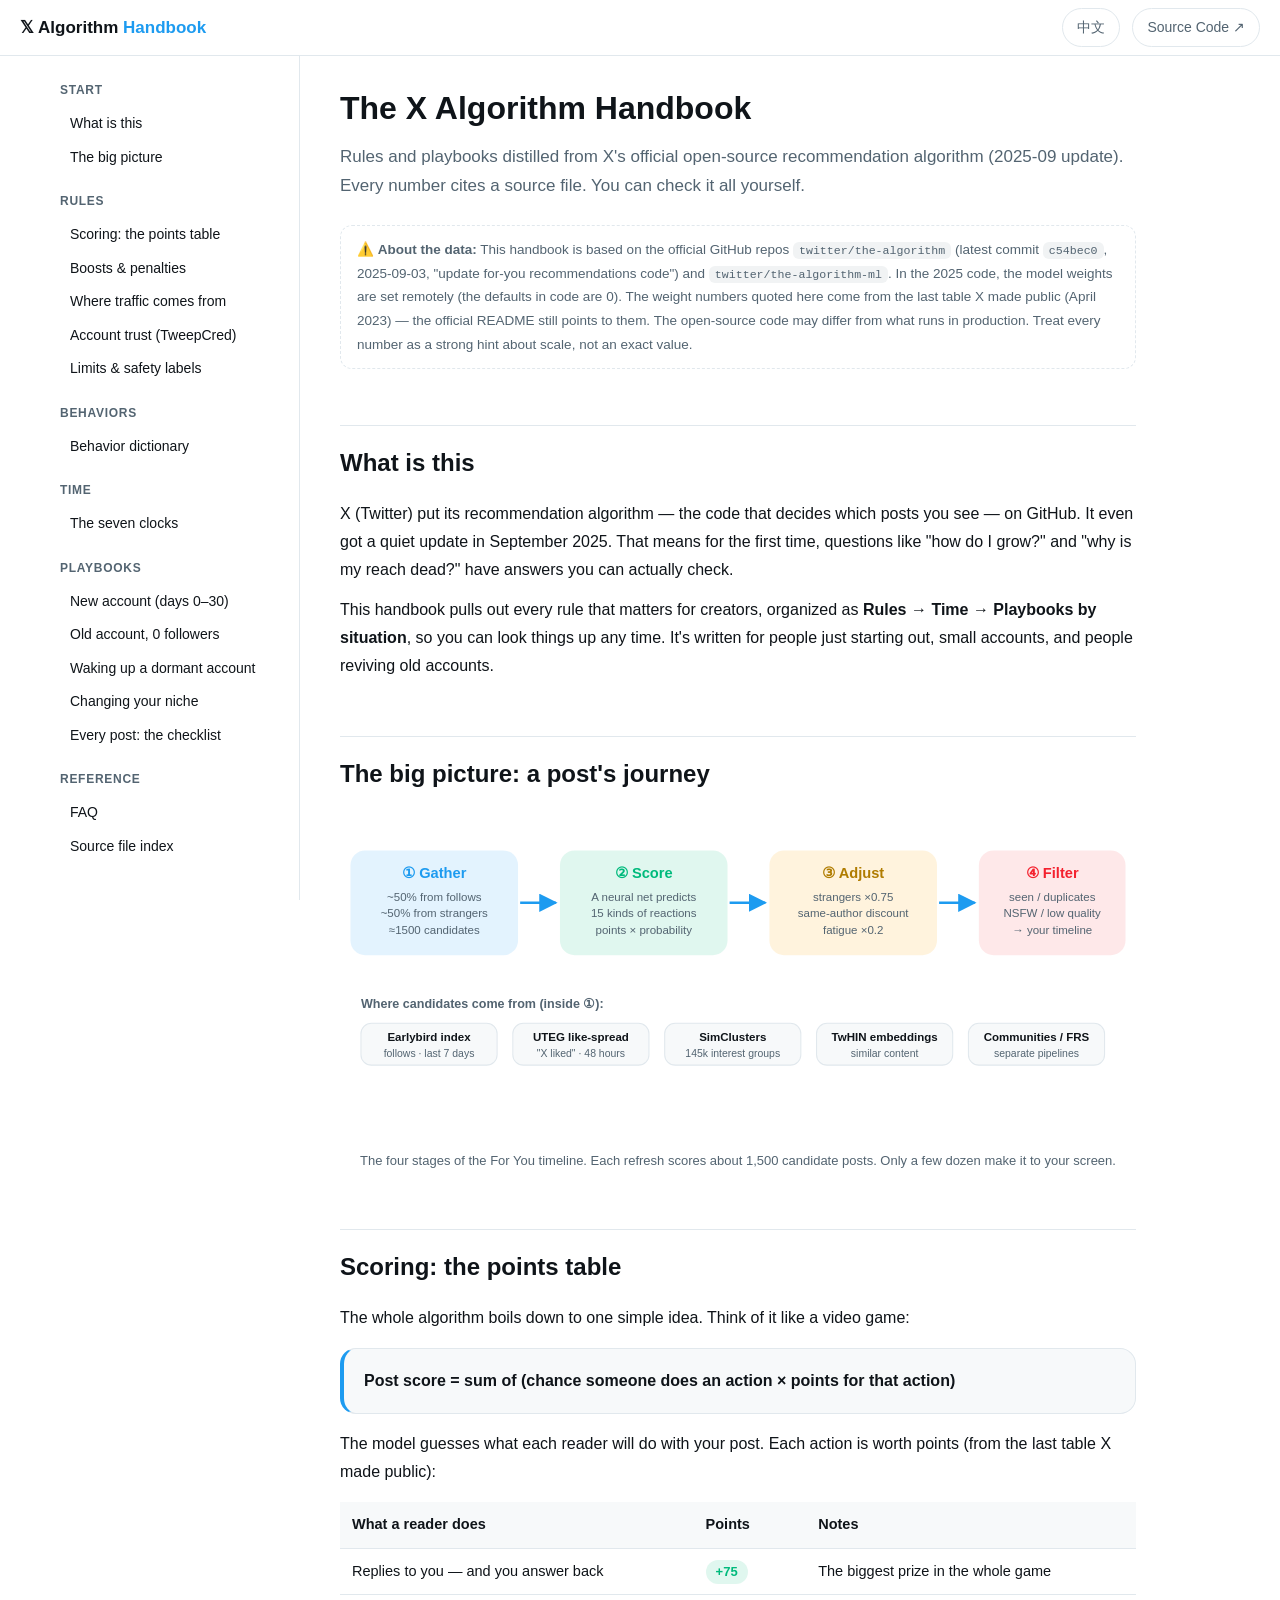
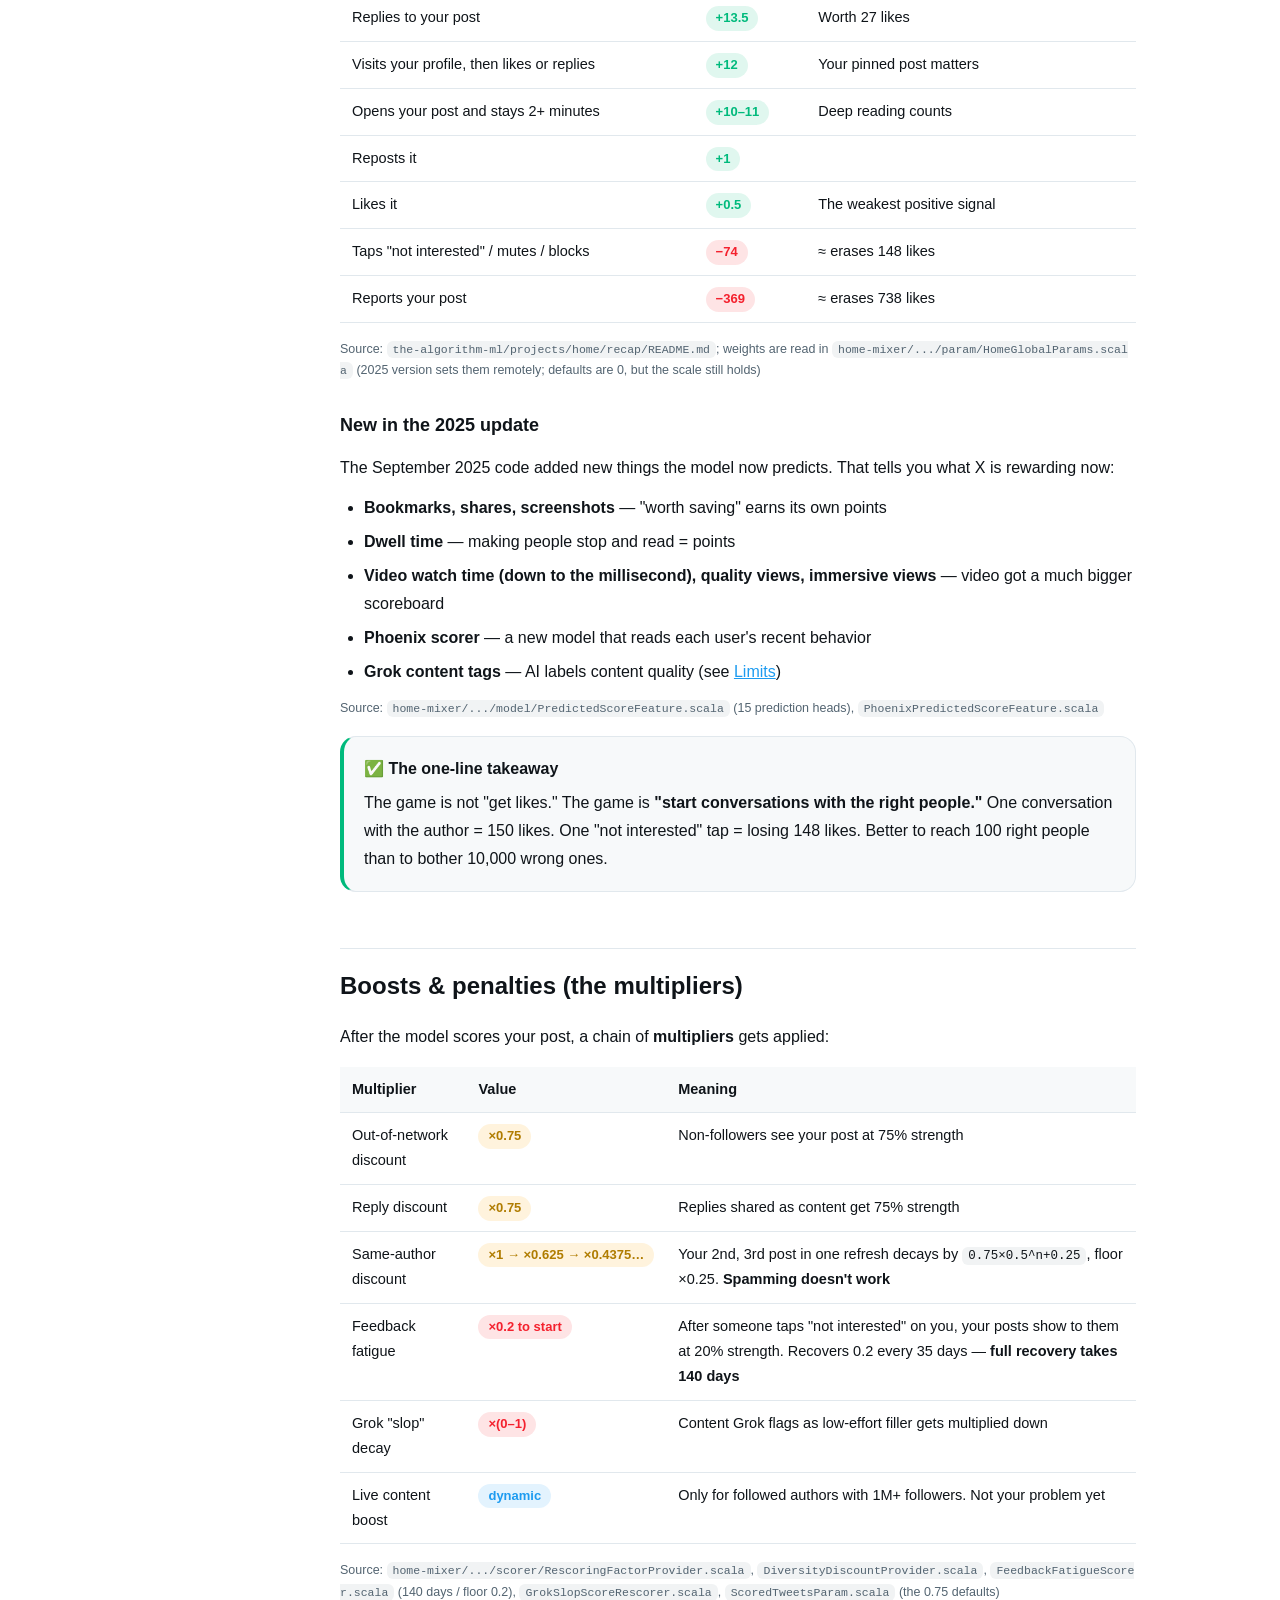
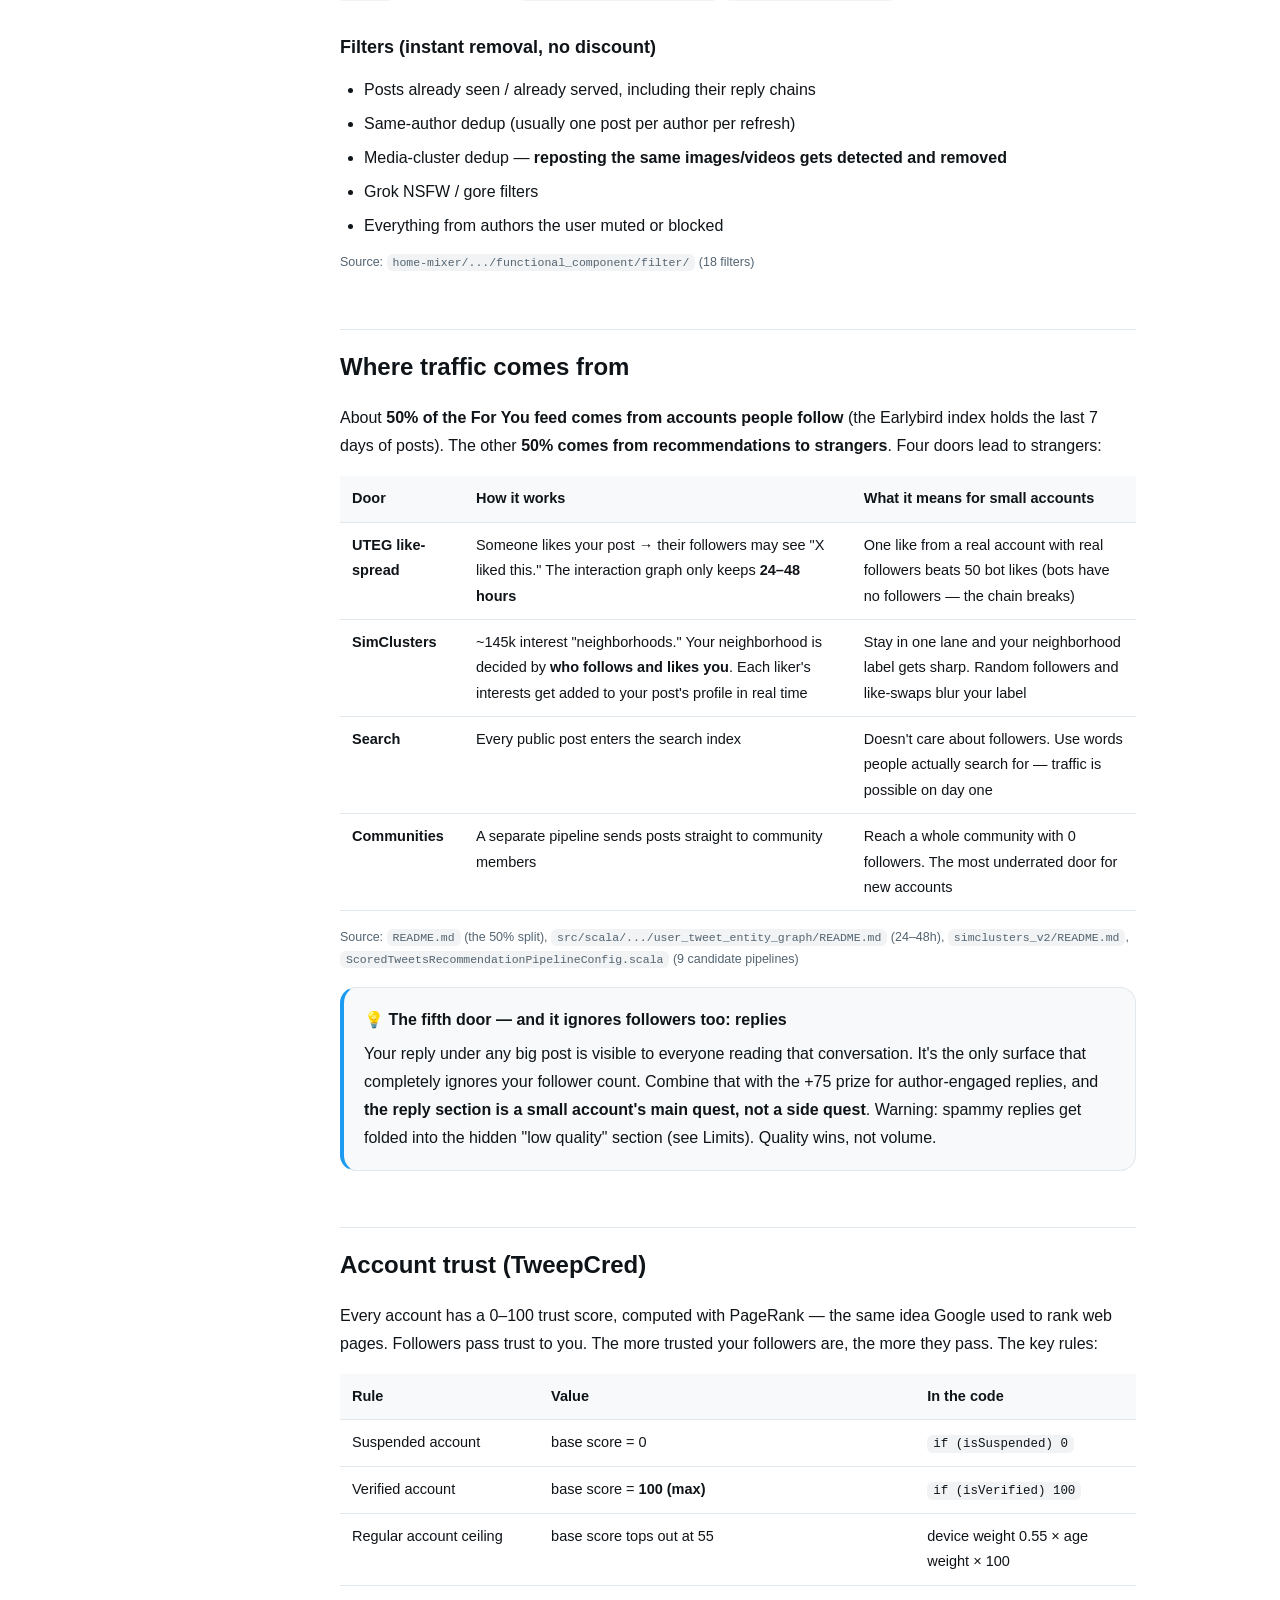
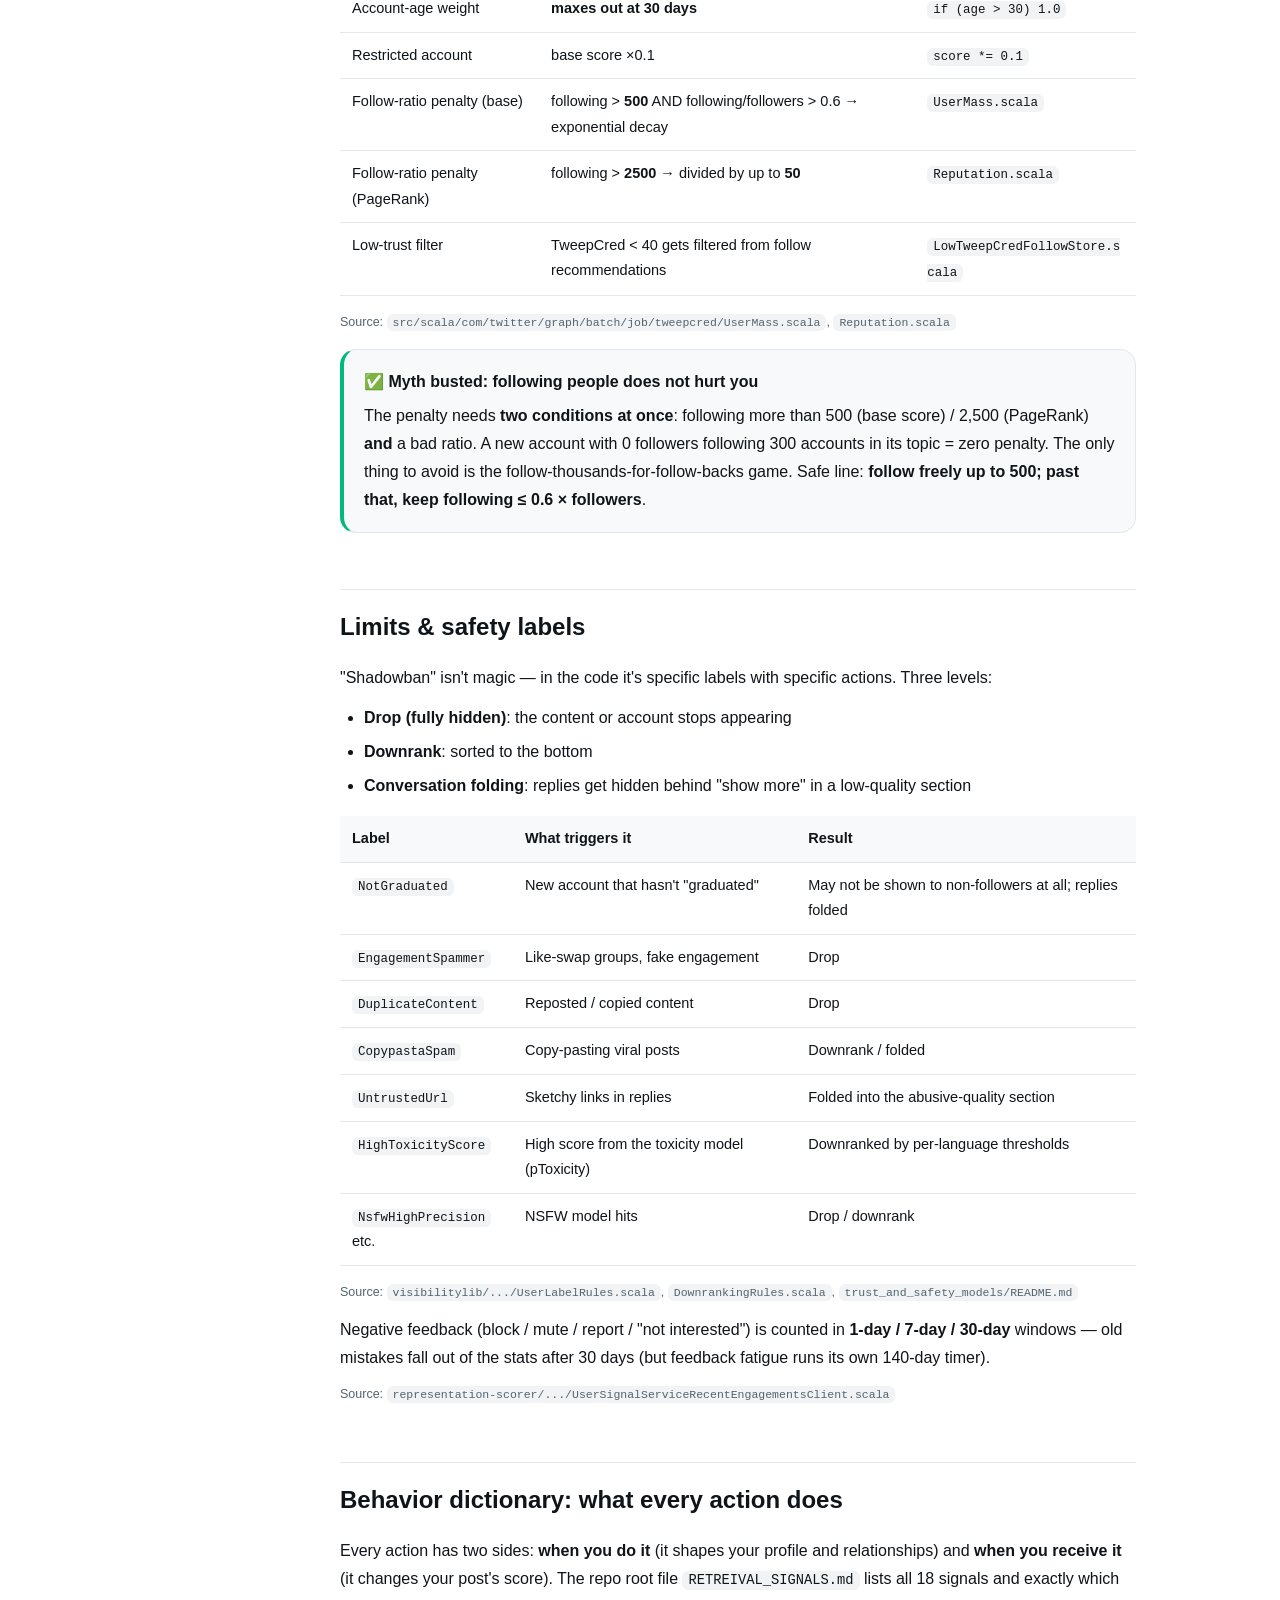
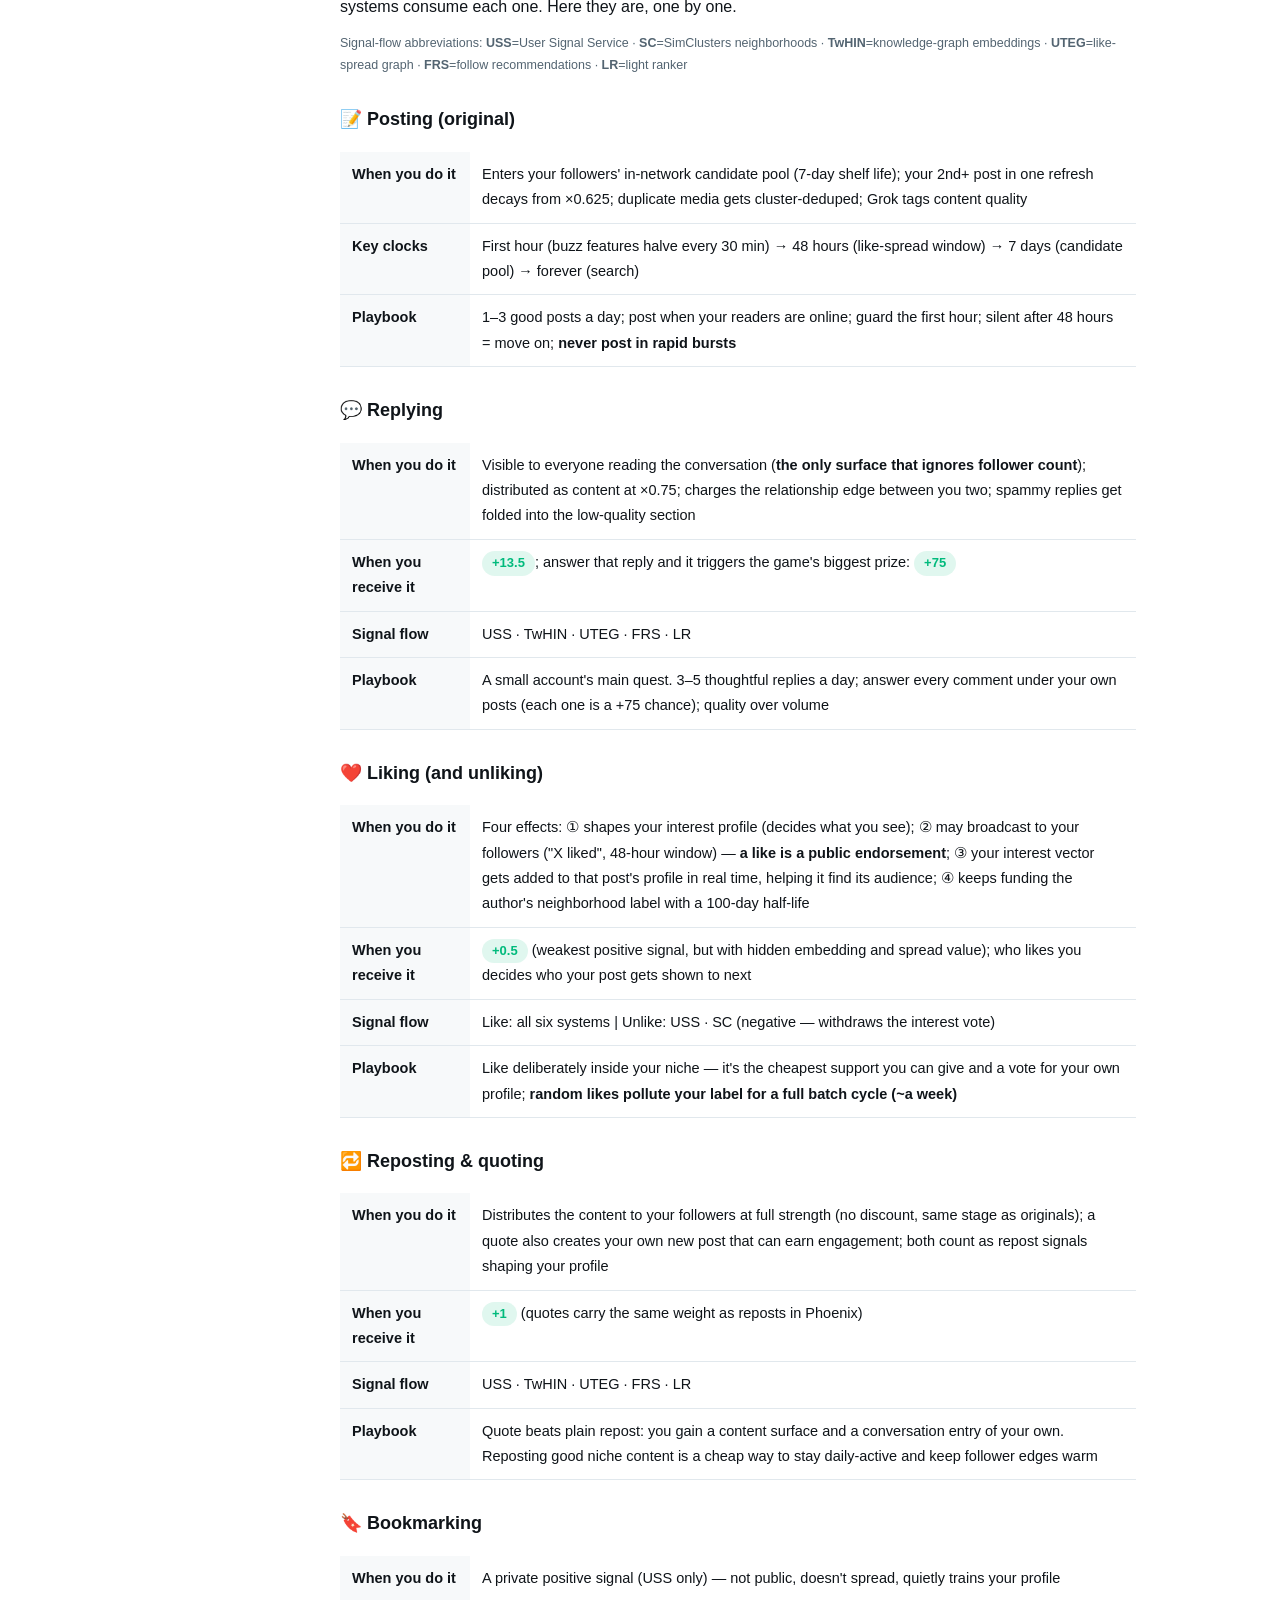
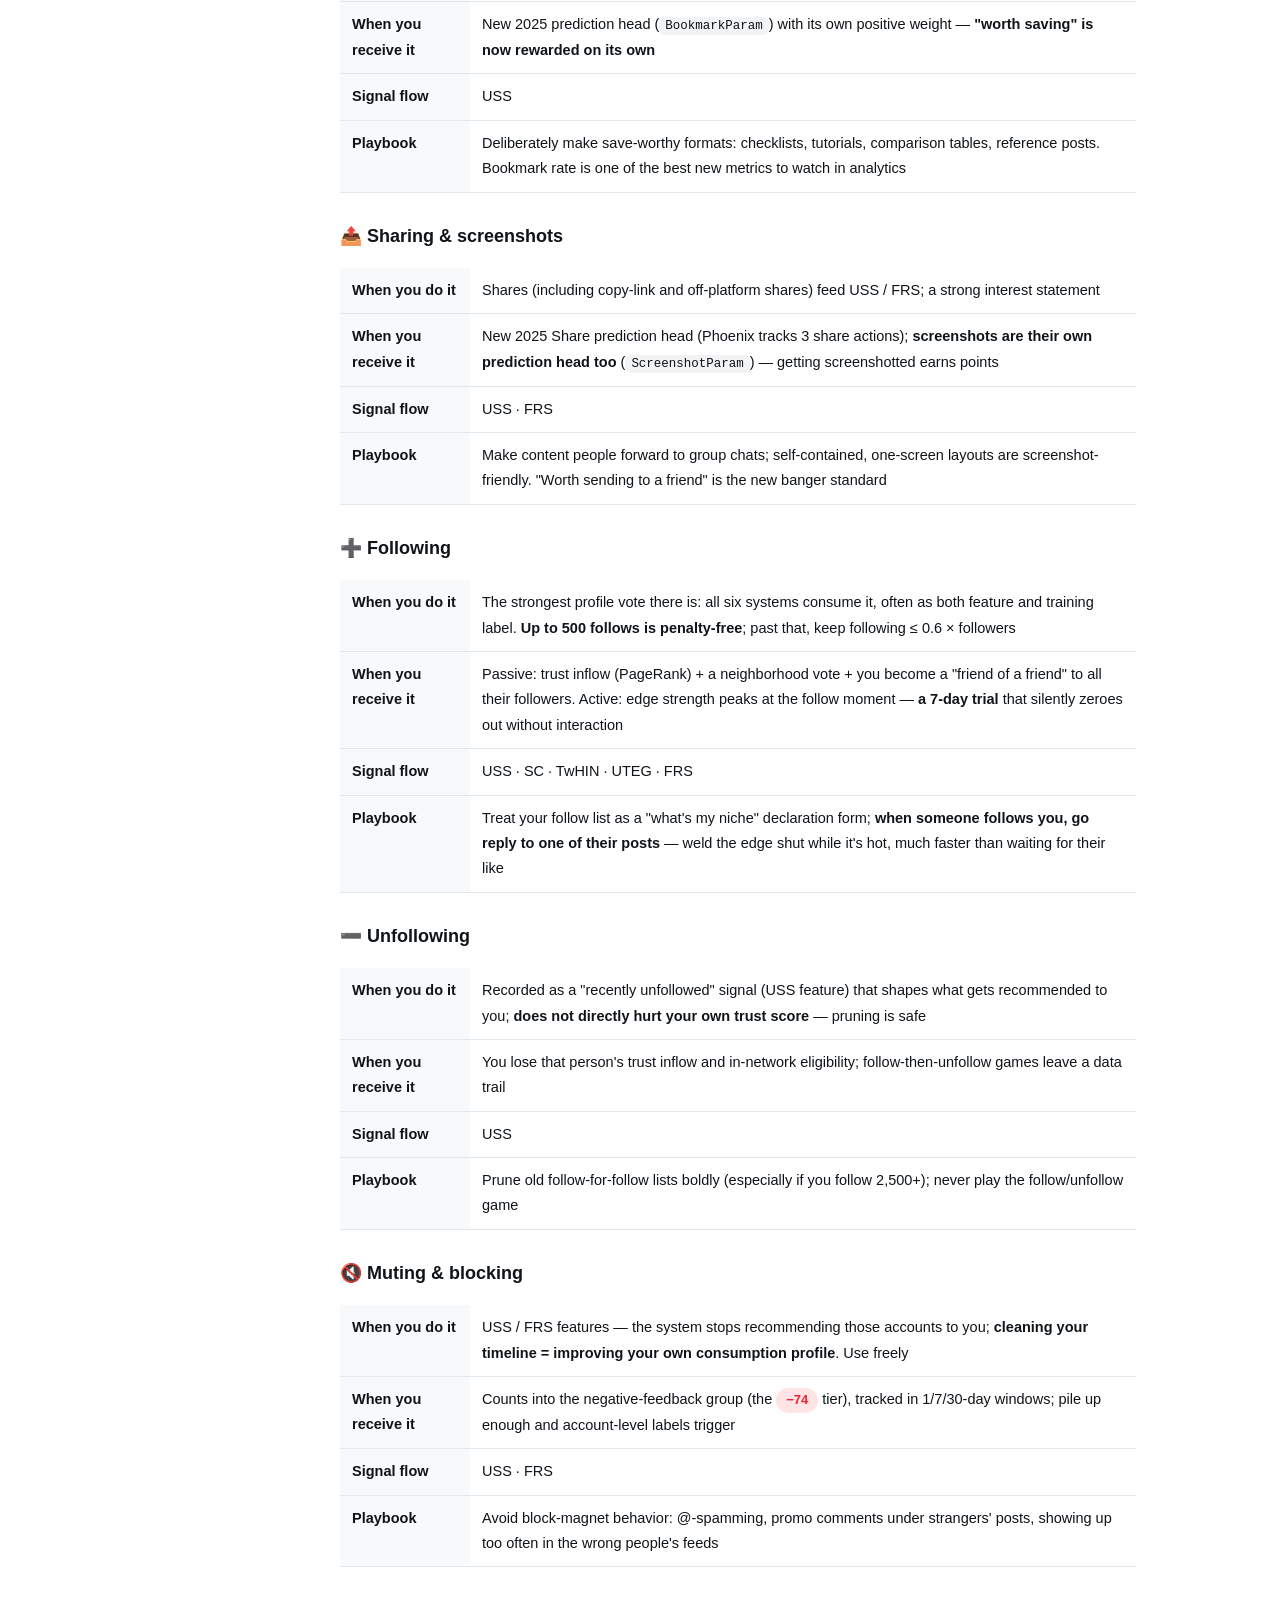
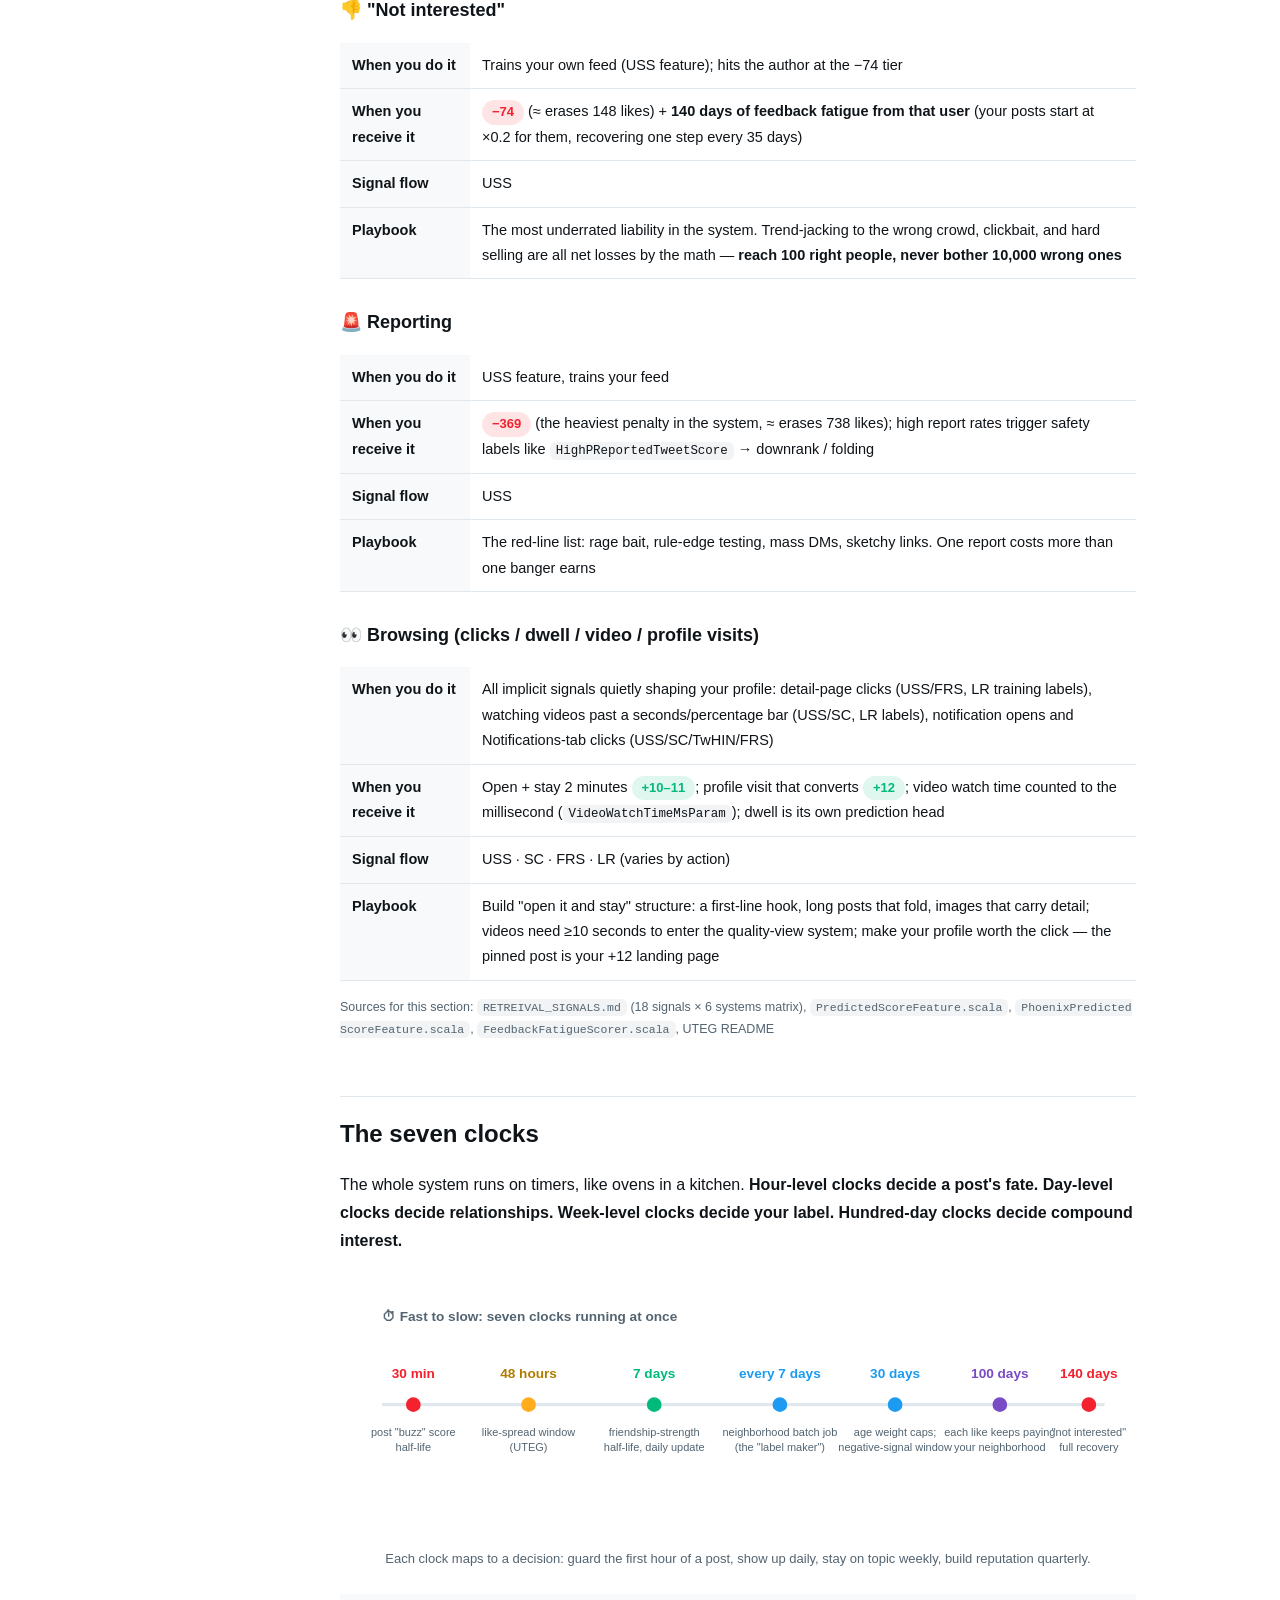
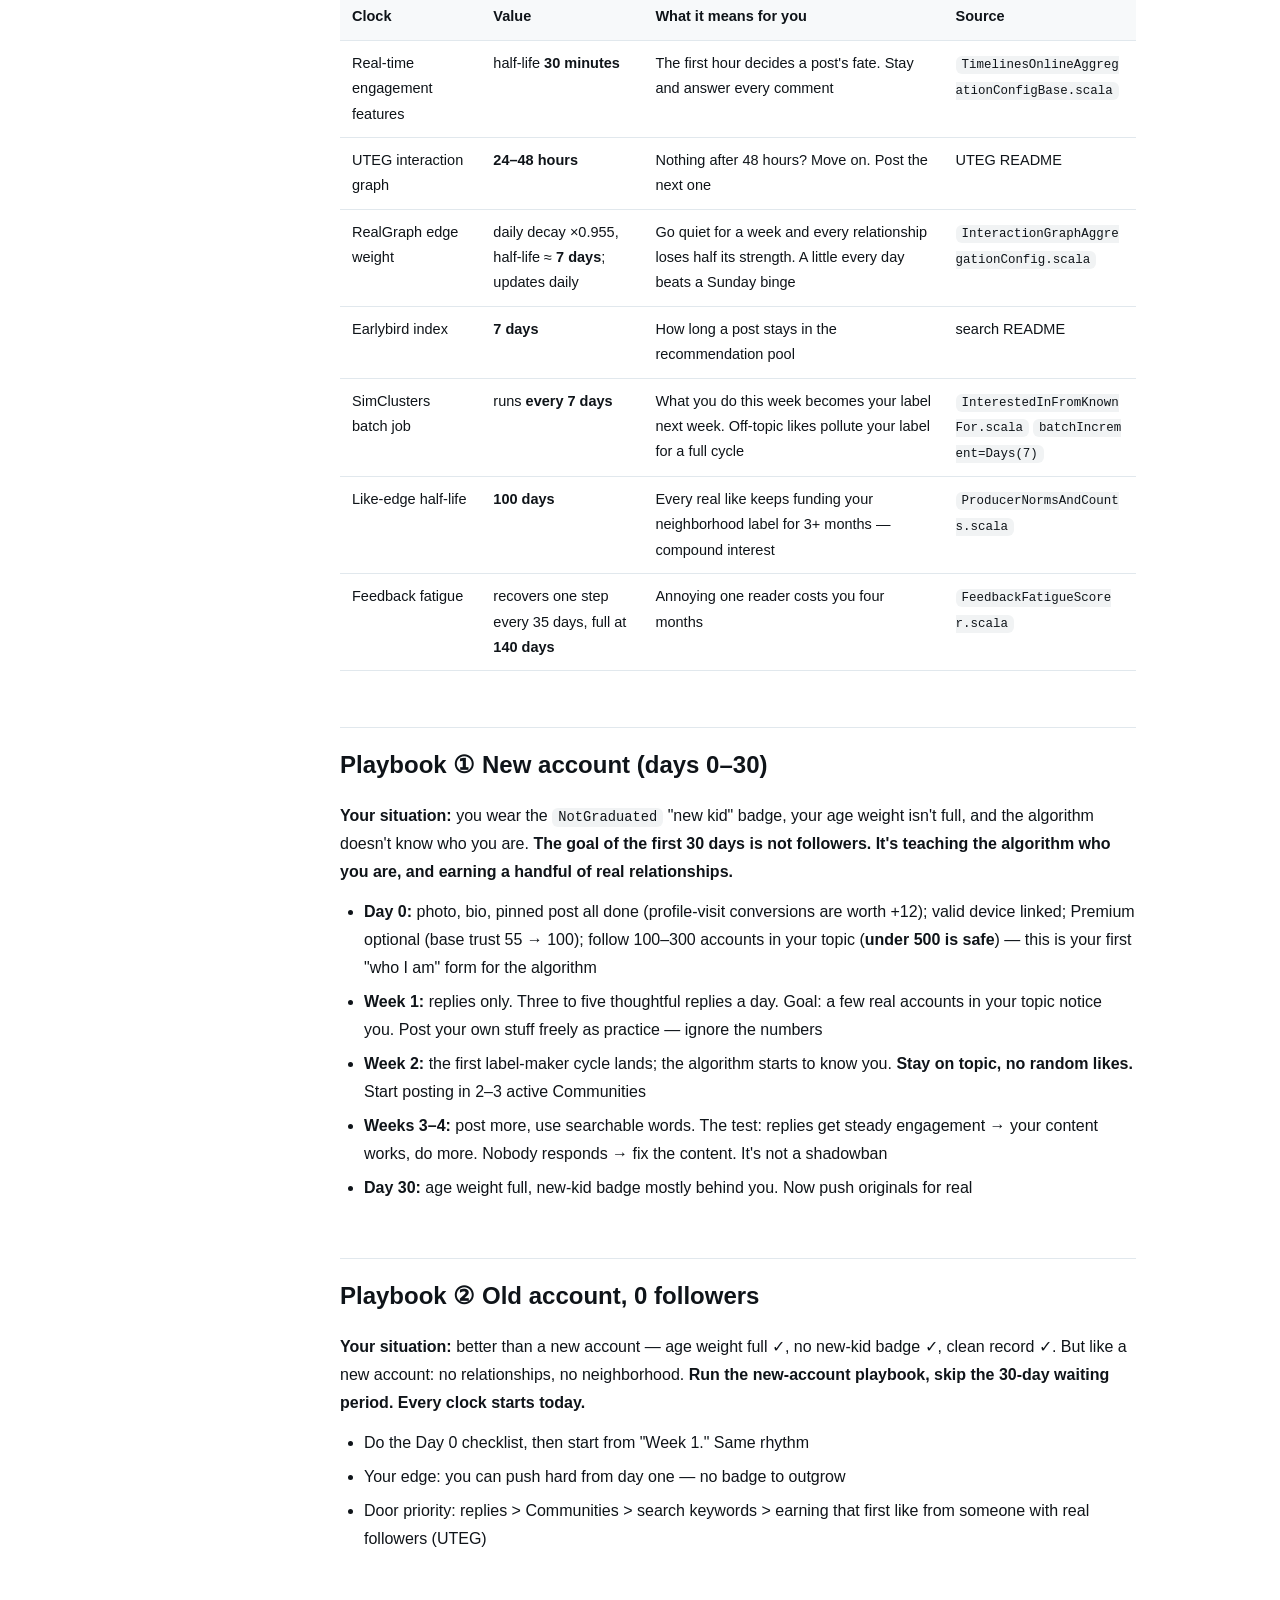
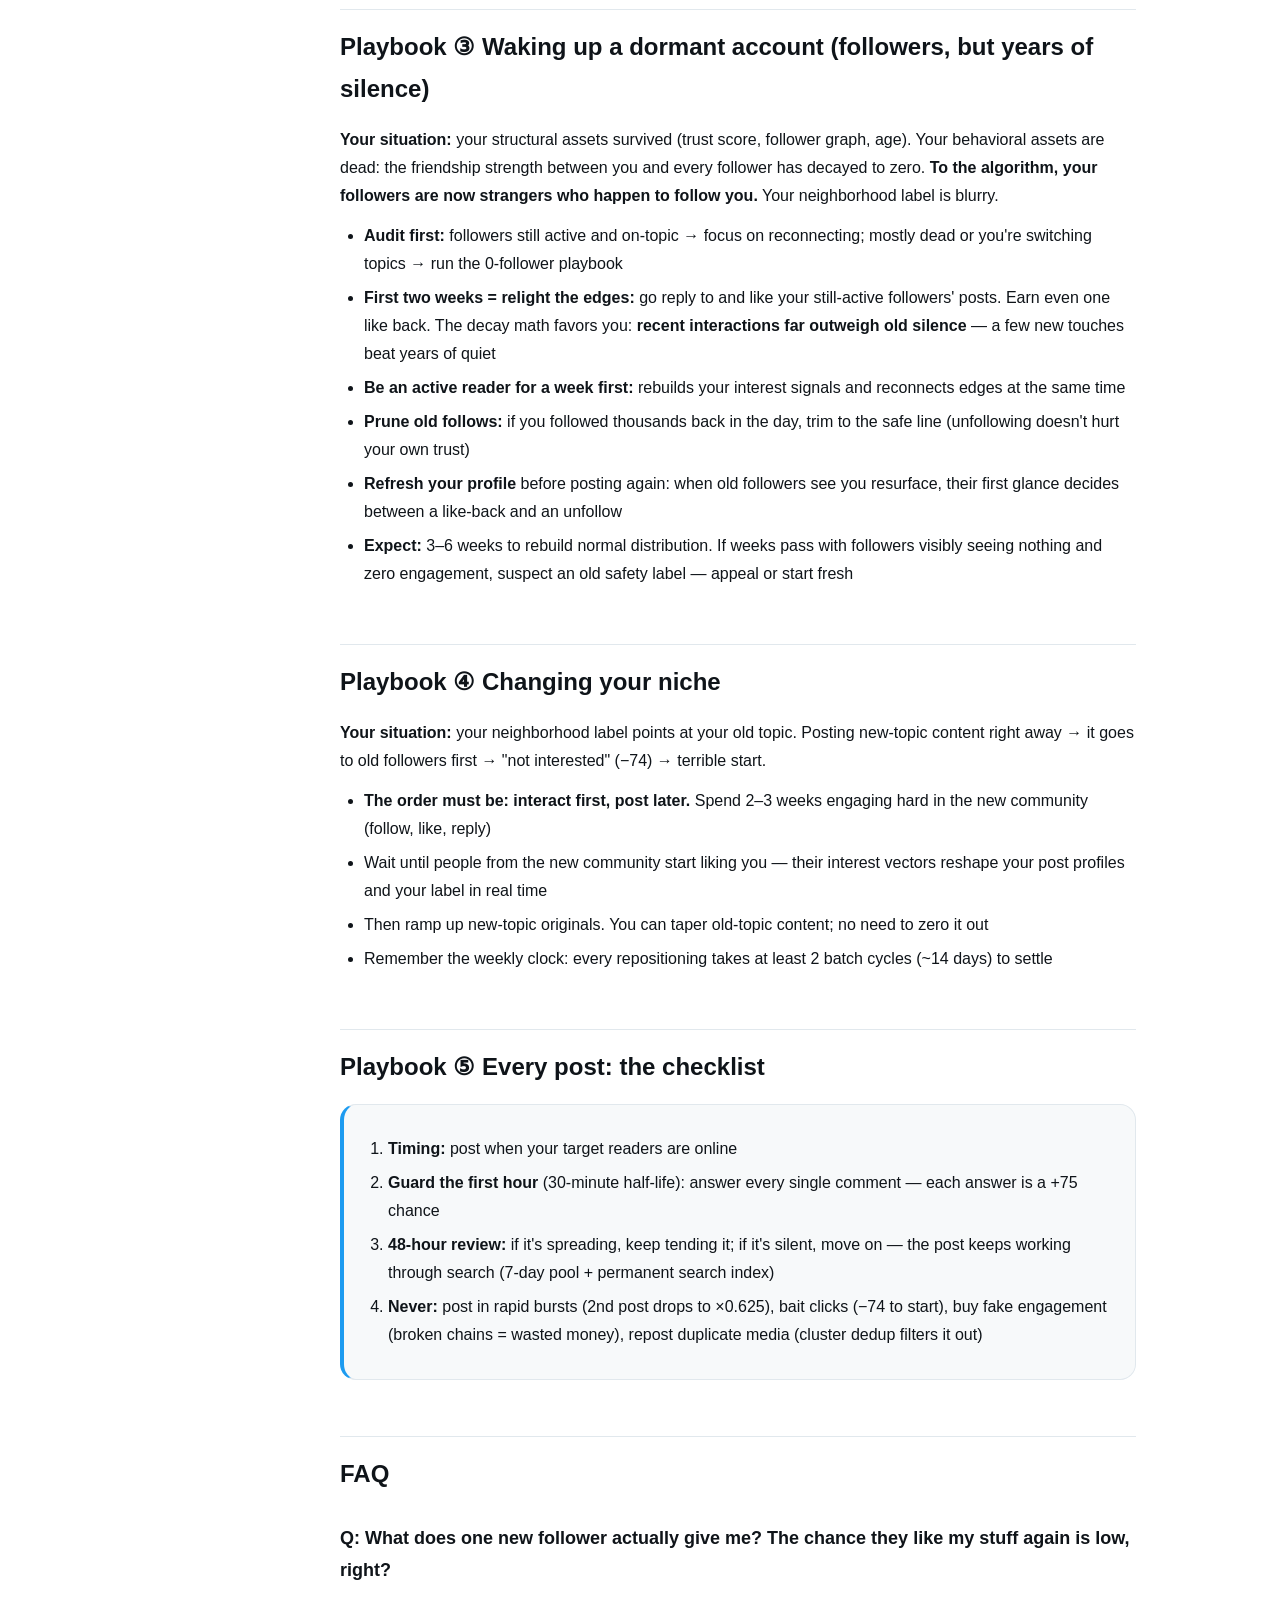
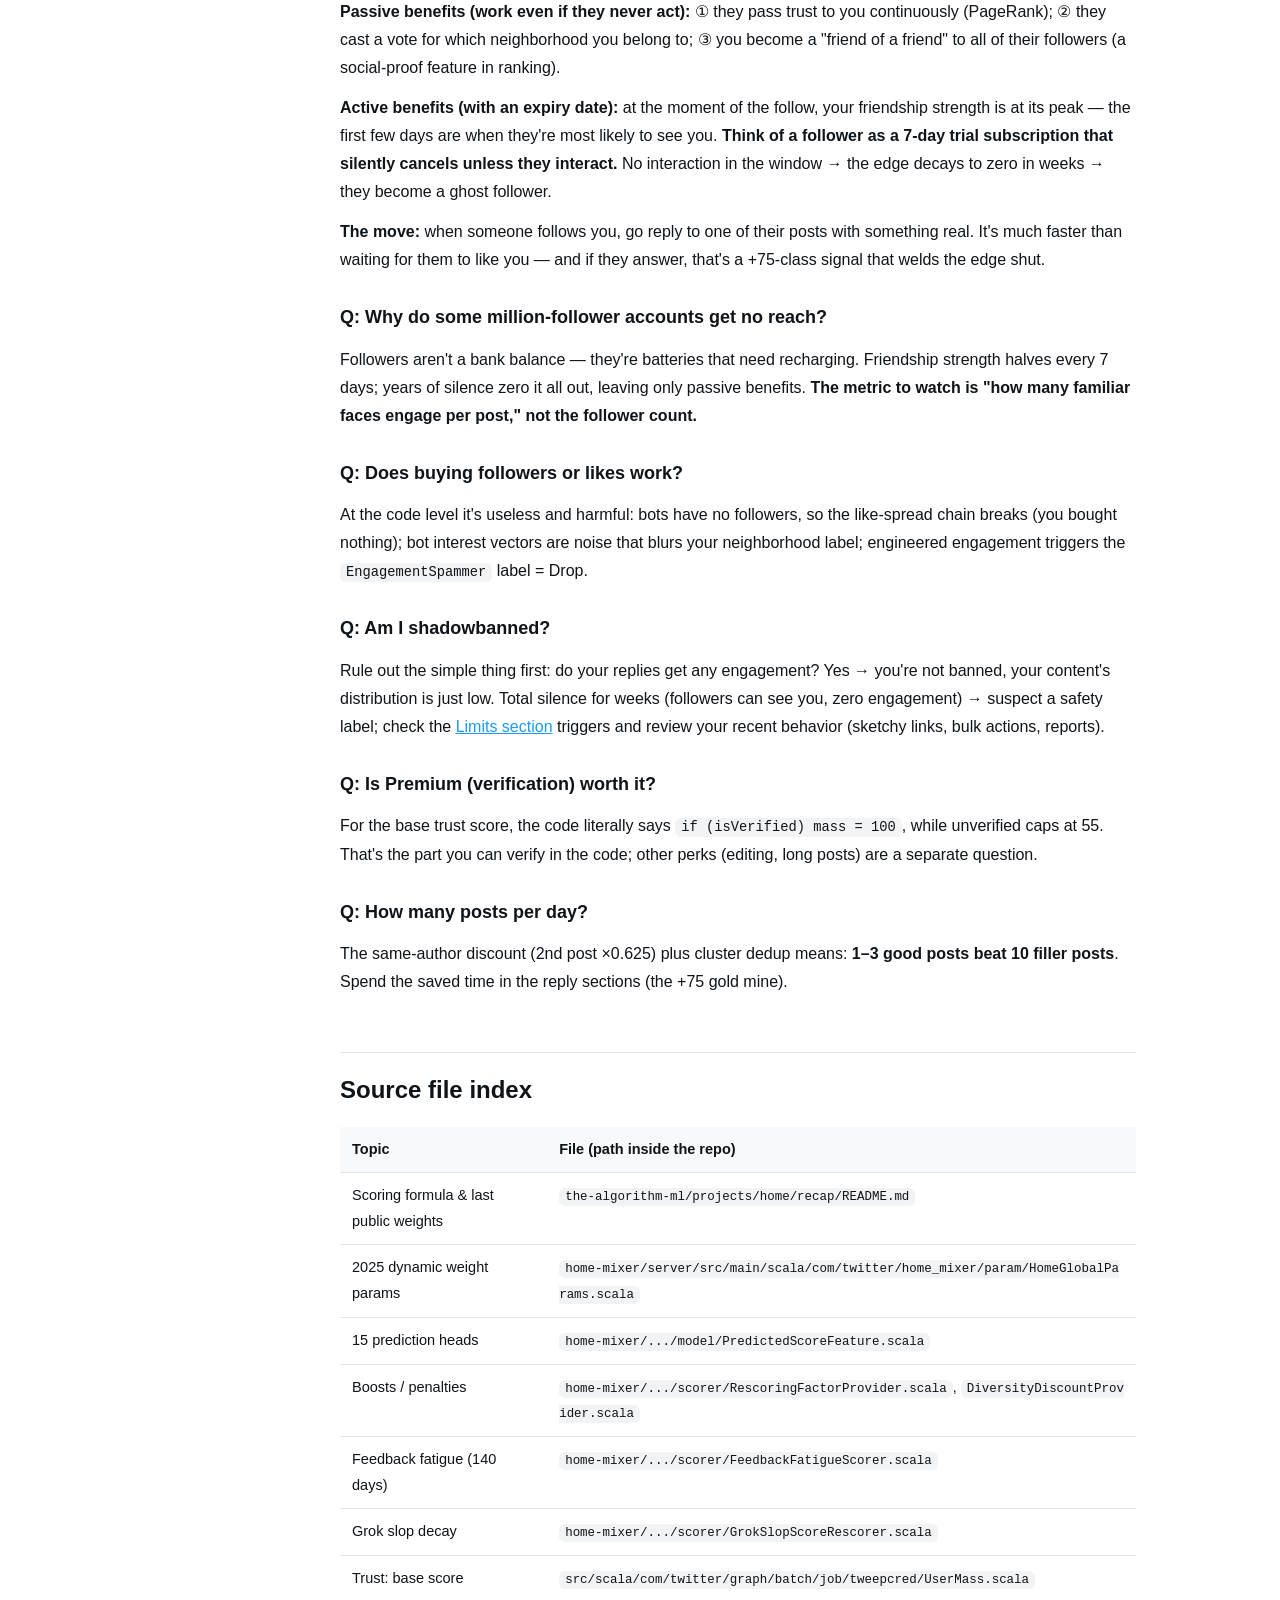
==== commit 2c13faba: "Add behavior dictionary: per-action impact (given/received) + playbooks 12 behaviors × (when you do " ====
--- a/en/index.html
+++ b/en/index.html
@@ -31,6 +31,10 @@
     <a href="#traffic">Where traffic comes from</a>
     <a href="#reputation">Account trust (TweepCred)</a>
     <a href="#limits">Limits &amp; safety labels</a>
+  </div>
+  <div class="group">
+    <div class="group-title">Behaviors</div>
+    <a href="#behaviors">Behavior dictionary</a>
   </div>
   <div class="group">
     <div class="group-title">Time</div>
@@ -244,6 +248,130 @@
 <p>Negative feedback (block / mute / report / "not interested") is counted in <strong>1-day / 7-day / 30-day</strong> windows — old mistakes fall out of the stats after 30 days (but feedback fatigue runs its own 140-day timer).</p>
 <p class="src">Source: <code>representation-scorer/.../UserSignalServiceRecentEngagementsClient.scala</code></p>
 
+<h2 id="behaviors">Behavior dictionary: what every action does</h2>
+<p>Every action has two sides: <strong>when you do it</strong> (it shapes your profile and relationships) and <strong>when you receive it</strong> (it changes your post's score). The repo root file <code>RETREIVAL_SIGNALS.md</code> lists all 18 signals and exactly which systems consume each one. Here they are, one by one.</p>
+<p class="src">Signal-flow abbreviations: <strong>USS</strong>=User Signal Service · <strong>SC</strong>=SimClusters neighborhoods · <strong>TwHIN</strong>=knowledge-graph embeddings · <strong>UTEG</strong>=like-spread graph · <strong>FRS</strong>=follow recommendations · <strong>LR</strong>=light ranker</p>
+
+<h3>📝 Posting (original)</h3>
+<table>
+<tbody>
+<tr><th style="width:130px">When you do it</th><td>Enters your followers' in-network candidate pool (7-day shelf life); your 2nd+ post in one refresh decays from ×0.625; duplicate media gets cluster-deduped; Grok tags content quality</td></tr>
+<tr><th>Key clocks</th><td>First hour (buzz features halve every 30 min) → 48 hours (like-spread window) → 7 days (candidate pool) → forever (search)</td></tr>
+<tr><th>Playbook</th><td>1–3 good posts a day; post when your readers are online; guard the first hour; silent after 48 hours = move on; <strong>never post in rapid bursts</strong></td></tr>
+</tbody>
+</table>
+
+<h3>💬 Replying</h3>
+<table>
+<tbody>
+<tr><th style="width:130px">When you do it</th><td>Visible to everyone reading the conversation (<strong>the only surface that ignores follower count</strong>); distributed as content at ×0.75; charges the relationship edge between you two; spammy replies get folded into the low-quality section</td></tr>
+<tr><th>When you receive it</th><td><span class="badge pos">+13.5</span>; answer that reply and it triggers the game's biggest prize: <span class="badge pos">+75</span></td></tr>
+<tr><th>Signal flow</th><td>USS · TwHIN · UTEG · FRS · LR</td></tr>
+<tr><th>Playbook</th><td>A small account's main quest. 3–5 thoughtful replies a day; answer every comment under your own posts (each one is a +75 chance); quality over volume</td></tr>
+</tbody>
+</table>
+
+<h3>❤️ Liking (and unliking)</h3>
+<table>
+<tbody>
+<tr><th style="width:130px">When you do it</th><td>Four effects: ① shapes your interest profile (decides what you see); ② may broadcast to your followers ("X liked", 48-hour window) — <strong>a like is a public endorsement</strong>; ③ your interest vector gets added to that post's profile in real time, helping it find its audience; ④ keeps funding the author's neighborhood label with a 100-day half-life</td></tr>
+<tr><th>When you receive it</th><td><span class="badge pos">+0.5</span> (weakest positive signal, but with hidden embedding and spread value); who likes you decides who your post gets shown to next</td></tr>
+<tr><th>Signal flow</th><td>Like: all six systems | Unlike: USS · SC (negative — withdraws the interest vote)</td></tr>
+<tr><th>Playbook</th><td>Like deliberately inside your niche — it's the cheapest support you can give and a vote for your own profile; <strong>random likes pollute your label for a full batch cycle (~a week)</strong></td></tr>
+</tbody>
+</table>
+
+<h3>🔁 Reposting &amp; quoting</h3>
+<table>
+<tbody>
+<tr><th style="width:130px">When you do it</th><td>Distributes the content to your followers at full strength (no discount, same stage as originals); a quote also creates your own new post that can earn engagement; both count as repost signals shaping your profile</td></tr>
+<tr><th>When you receive it</th><td><span class="badge pos">+1</span> (quotes carry the same weight as reposts in Phoenix)</td></tr>
+<tr><th>Signal flow</th><td>USS · TwHIN · UTEG · FRS · LR</td></tr>
+<tr><th>Playbook</th><td>Quote beats plain repost: you gain a content surface and a conversation entry of your own. Reposting good niche content is a cheap way to stay daily-active and keep follower edges warm</td></tr>
+</tbody>
+</table>
+
+<h3>🔖 Bookmarking</h3>
+<table>
+<tbody>
+<tr><th style="width:130px">When you do it</th><td>A private positive signal (USS only) — not public, doesn't spread, quietly trains your profile</td></tr>
+<tr><th>When you receive it</th><td>New 2025 prediction head (<code>BookmarkParam</code>) with its own positive weight — <strong>"worth saving" is now rewarded on its own</strong></td></tr>
+<tr><th>Signal flow</th><td>USS</td></tr>
+<tr><th>Playbook</th><td>Deliberately make save-worthy formats: checklists, tutorials, comparison tables, reference posts. Bookmark rate is one of the best new metrics to watch in analytics</td></tr>
+</tbody>
+</table>
+
+<h3>📤 Sharing &amp; screenshots</h3>
+<table>
+<tbody>
+<tr><th style="width:130px">When you do it</th><td>Shares (including copy-link and off-platform shares) feed USS / FRS; a strong interest statement</td></tr>
+<tr><th>When you receive it</th><td>New 2025 Share prediction head (Phoenix tracks 3 share actions); <strong>screenshots are their own prediction head too</strong> (<code>ScreenshotParam</code>) — getting screenshotted earns points</td></tr>
+<tr><th>Signal flow</th><td>USS · FRS</td></tr>
+<tr><th>Playbook</th><td>Make content people forward to group chats; self-contained, one-screen layouts are screenshot-friendly. "Worth sending to a friend" is the new banger standard</td></tr>
+</tbody>
+</table>
+
+<h3>➕ Following</h3>
+<table>
+<tbody>
+<tr><th style="width:130px">When you do it</th><td>The strongest profile vote there is: all six systems consume it, often as both feature and training label. <strong>Up to 500 follows is penalty-free</strong>; past that, keep following ≤ 0.6 × followers</td></tr>
+<tr><th>When you receive it</th><td>Passive: trust inflow (PageRank) + a neighborhood vote + you become a "friend of a friend" to all their followers. Active: edge strength peaks at the follow moment — <strong>a 7-day trial</strong> that silently zeroes out without interaction</td></tr>
+<tr><th>Signal flow</th><td>USS · SC · TwHIN · UTEG · FRS</td></tr>
+<tr><th>Playbook</th><td>Treat your follow list as a "what's my niche" declaration form; <strong>when someone follows you, go reply to one of their posts</strong> — weld the edge shut while it's hot, much faster than waiting for their like</td></tr>
+</tbody>
+</table>
+
+<h3>➖ Unfollowing</h3>
+<table>
+<tbody>
+<tr><th style="width:130px">When you do it</th><td>Recorded as a "recently unfollowed" signal (USS feature) that shapes what gets recommended to you; <strong>does not directly hurt your own trust score</strong> — pruning is safe</td></tr>
+<tr><th>When you receive it</th><td>You lose that person's trust inflow and in-network eligibility; follow-then-unfollow games leave a data trail</td></tr>
+<tr><th>Signal flow</th><td>USS</td></tr>
+<tr><th>Playbook</th><td>Prune old follow-for-follow lists boldly (especially if you follow 2,500+); never play the follow/unfollow game</td></tr>
+</tbody>
+</table>
+
+<h3>🔇 Muting &amp; blocking</h3>
+<table>
+<tbody>
+<tr><th style="width:130px">When you do it</th><td>USS / FRS features — the system stops recommending those accounts to you; <strong>cleaning your timeline = improving your own consumption profile</strong>. Use freely</td></tr>
+<tr><th>When you receive it</th><td>Counts into the negative-feedback group (the <span class="badge neg">−74</span> tier), tracked in 1/7/30-day windows; pile up enough and account-level labels trigger</td></tr>
+<tr><th>Signal flow</th><td>USS · FRS</td></tr>
+<tr><th>Playbook</th><td>Avoid block-magnet behavior: @-spamming, promo comments under strangers' posts, showing up too often in the wrong people's feeds</td></tr>
+</tbody>
+</table>
+
+<h3>👎 "Not interested"</h3>
+<table>
+<tbody>
+<tr><th style="width:130px">When you do it</th><td>Trains your own feed (USS feature); hits the author at the −74 tier</td></tr>
+<tr><th>When you receive it</th><td><span class="badge neg">−74</span> (≈ erases 148 likes) + <strong>140 days of feedback fatigue from that user</strong> (your posts start at ×0.2 for them, recovering one step every 35 days)</td></tr>
+<tr><th>Signal flow</th><td>USS</td></tr>
+<tr><th>Playbook</th><td>The most underrated liability in the system. Trend-jacking to the wrong crowd, clickbait, and hard selling are all net losses by the math — <strong>reach 100 right people, never bother 10,000 wrong ones</strong></td></tr>
+</tbody>
+</table>
+
+<h3>🚨 Reporting</h3>
+<table>
+<tbody>
+<tr><th style="width:130px">When you do it</th><td>USS feature, trains your feed</td></tr>
+<tr><th>When you receive it</th><td><span class="badge neg">−369</span> (the heaviest penalty in the system, ≈ erases 738 likes); high report rates trigger safety labels like <code>HighPReportedTweetScore</code> → downrank / folding</td></tr>
+<tr><th>Signal flow</th><td>USS</td></tr>
+<tr><th>Playbook</th><td>The red-line list: rage bait, rule-edge testing, mass DMs, sketchy links. One report costs more than one banger earns</td></tr>
+</tbody>
+</table>
+
+<h3>👀 Browsing (clicks / dwell / video / profile visits)</h3>
+<table>
+<tbody>
+<tr><th style="width:130px">When you do it</th><td>All implicit signals quietly shaping your profile: detail-page clicks (USS/FRS, LR training labels), watching videos past a seconds/percentage bar (USS/SC, LR labels), notification opens and Notifications-tab clicks (USS/SC/TwHIN/FRS)</td></tr>
+<tr><th>When you receive it</th><td>Open + stay 2 minutes <span class="badge pos">+10–11</span>; profile visit that converts <span class="badge pos">+12</span>; video watch time counted to the millisecond (<code>VideoWatchTimeMsParam</code>); dwell is its own prediction head</td></tr>
+<tr><th>Signal flow</th><td>USS · SC · FRS · LR (varies by action)</td></tr>
+<tr><th>Playbook</th><td>Build "open it and stay" structure: a first-line hook, long posts that fold, images that carry detail; videos need ≥10 seconds to enter the quality-view system; make your profile worth the click — the pinned post is your +12 landing page</td></tr>
+</tbody>
+</table>
+<p class="src">Sources for this section: <code>RETREIVAL_SIGNALS.md</code> (18 signals × 6 systems matrix), <code>PredictedScoreFeature.scala</code>, <code>PhoenixPredictedScoreFeature.scala</code>, <code>FeedbackFatigueScorer.scala</code>, UTEG README</p>
+
 <h2 id="clocks">The seven clocks</h2>
 <p>The whole system runs on timers, like ovens in a kitchen. <strong>Hour-level clocks decide a post's fate. Day-level clocks decide relationships. Week-level clocks decide your label. Hundred-day clocks decide compound interest.</strong></p>
 
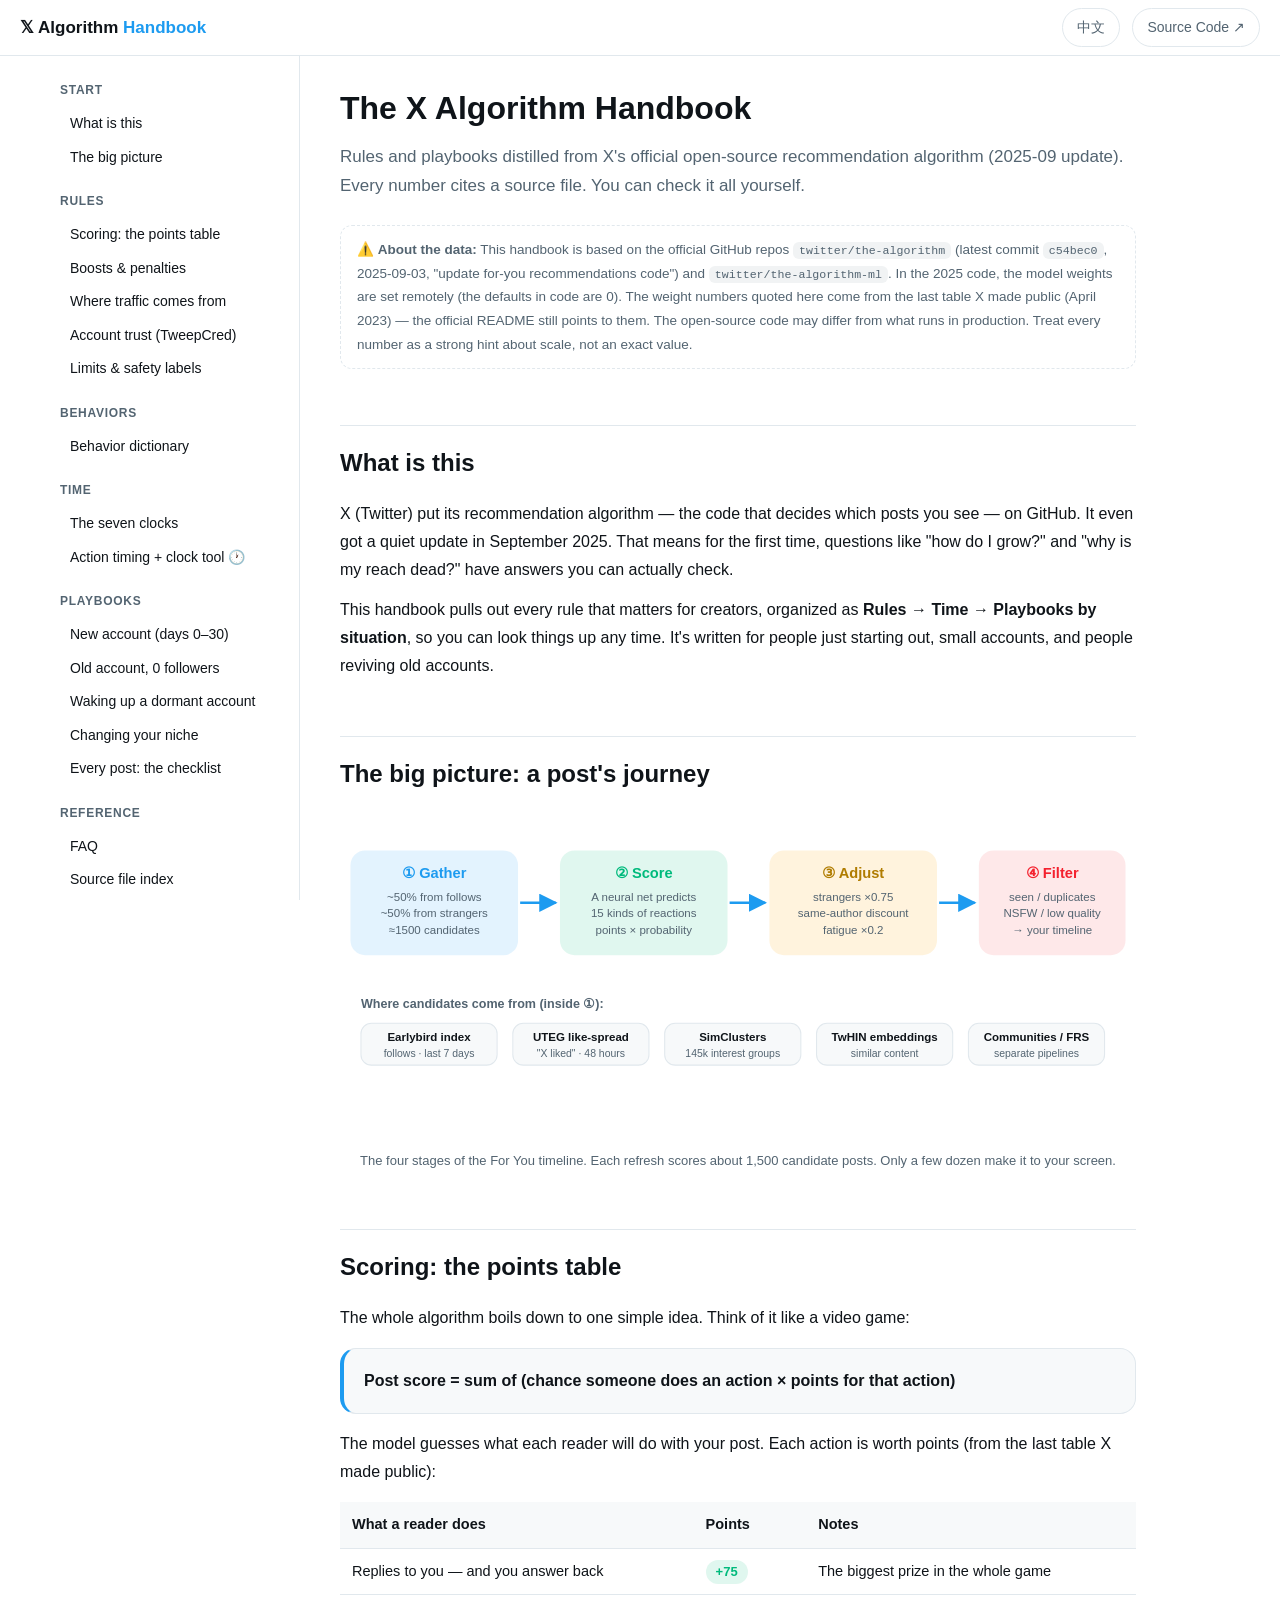
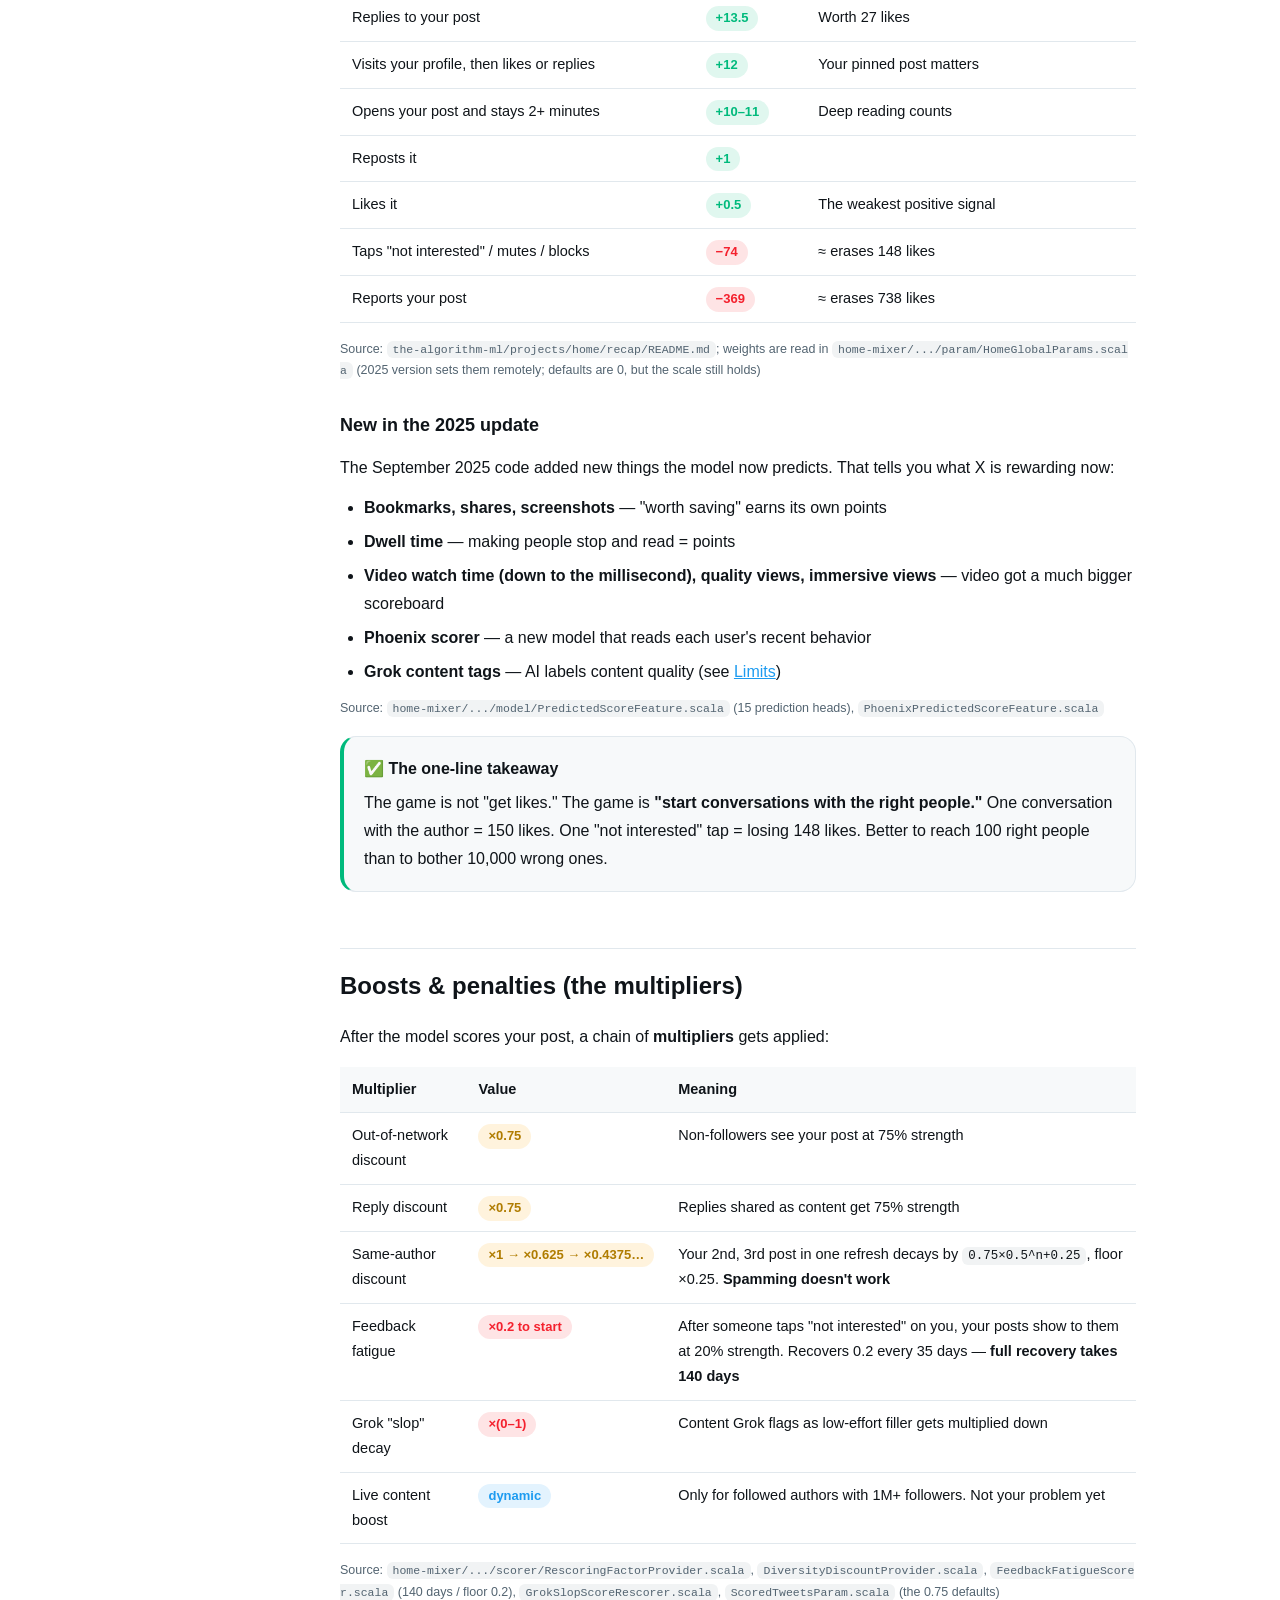
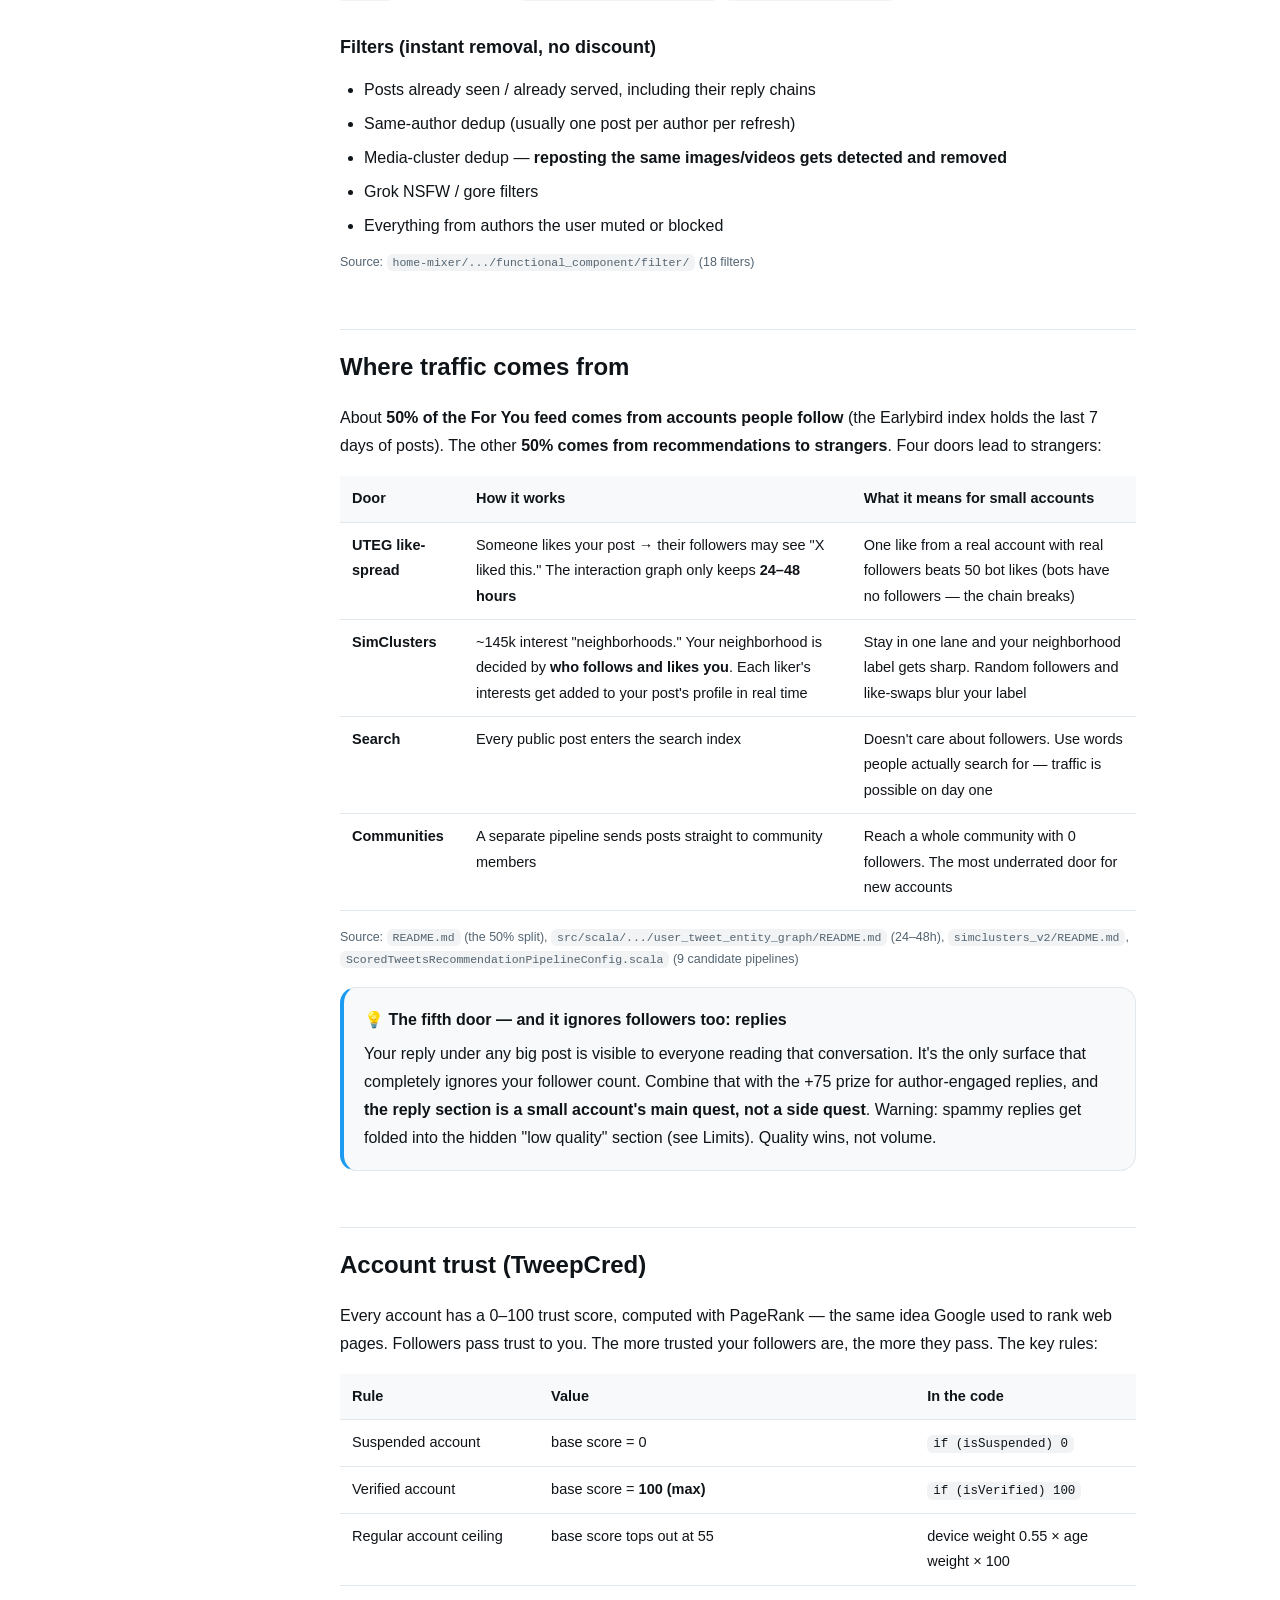
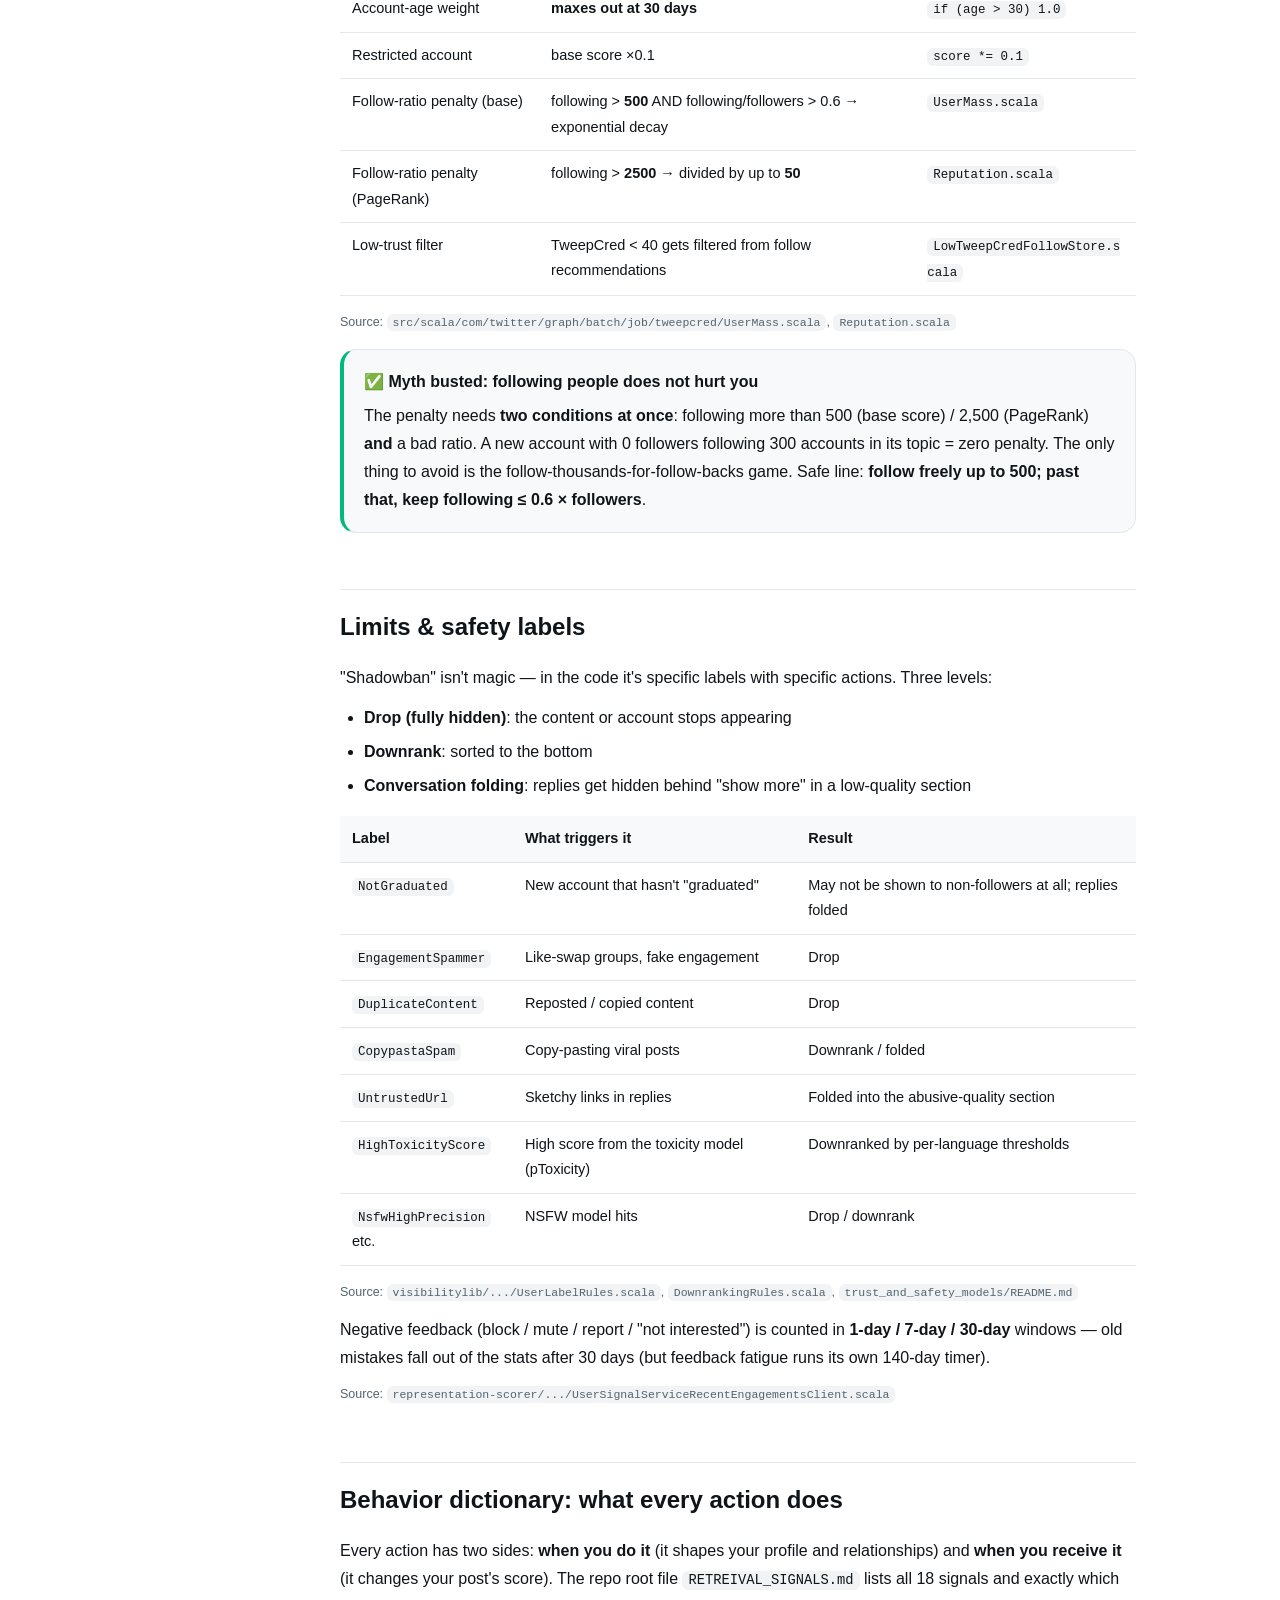
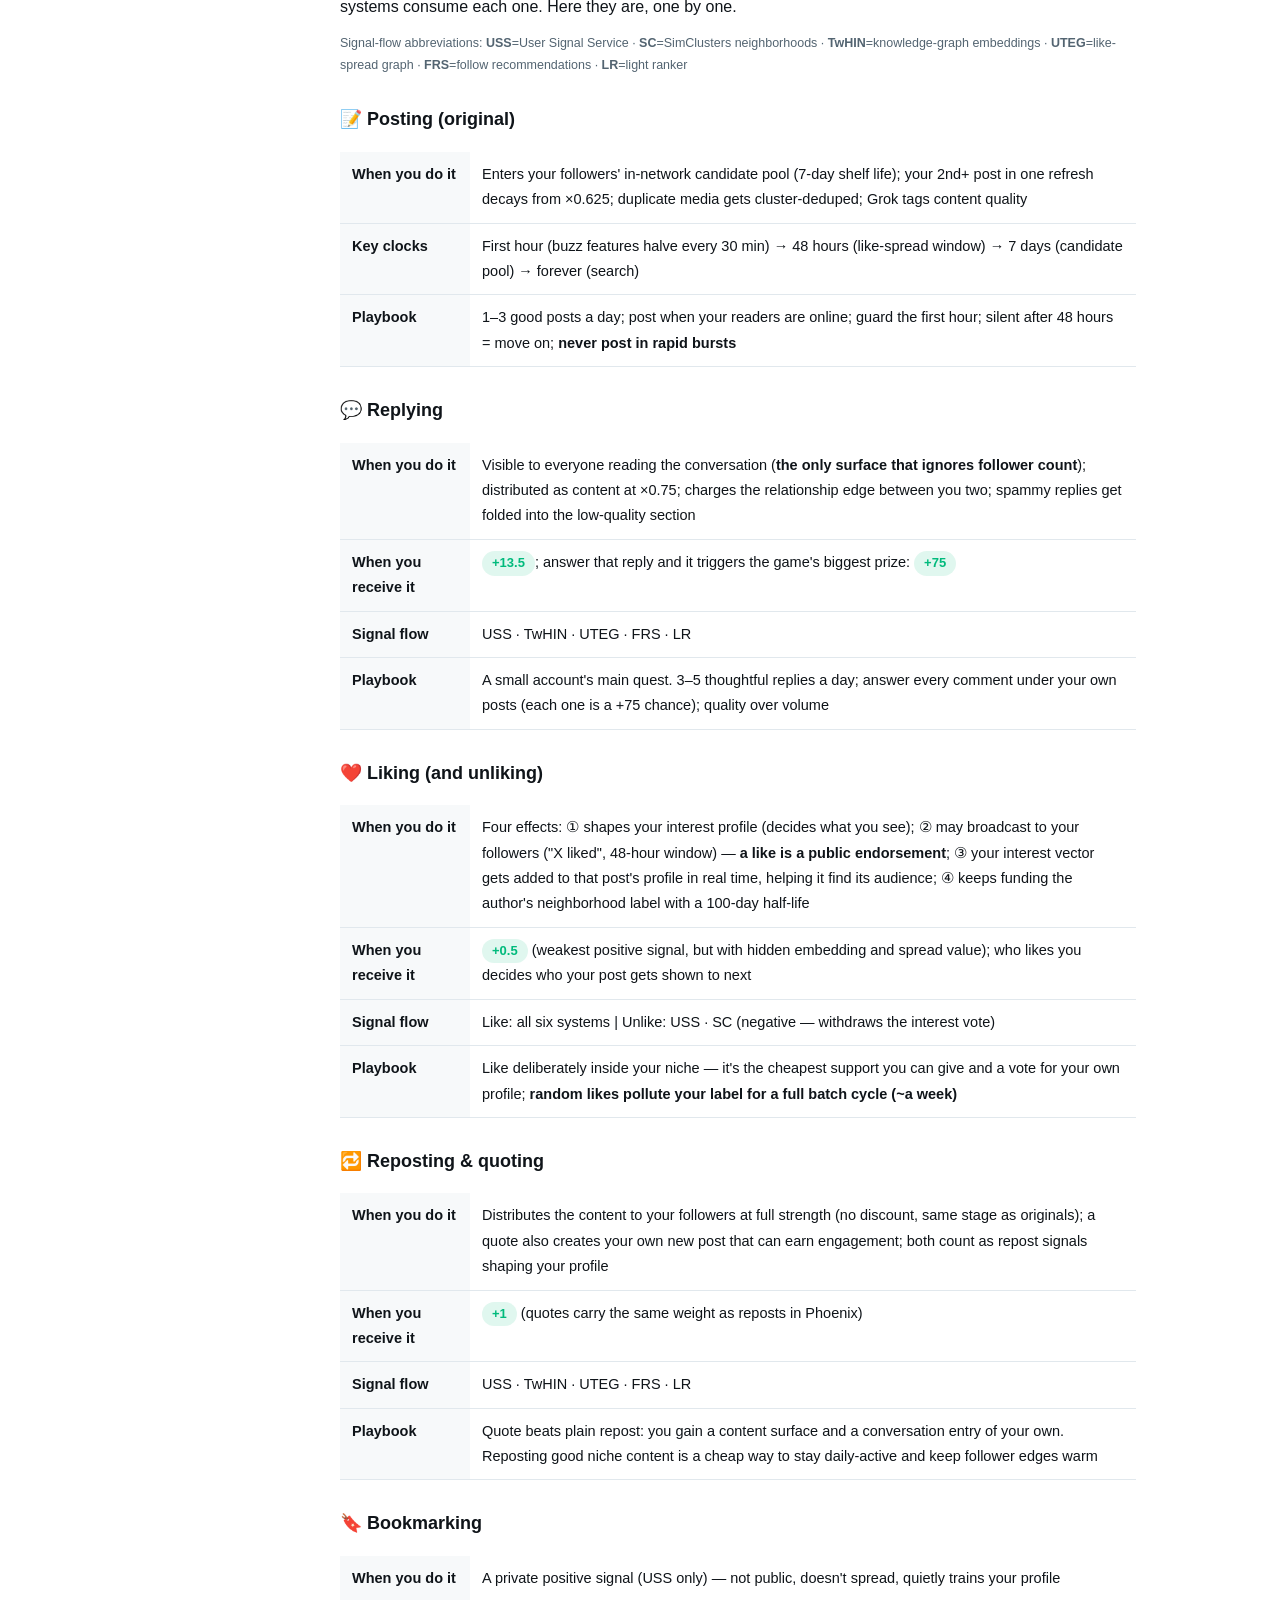
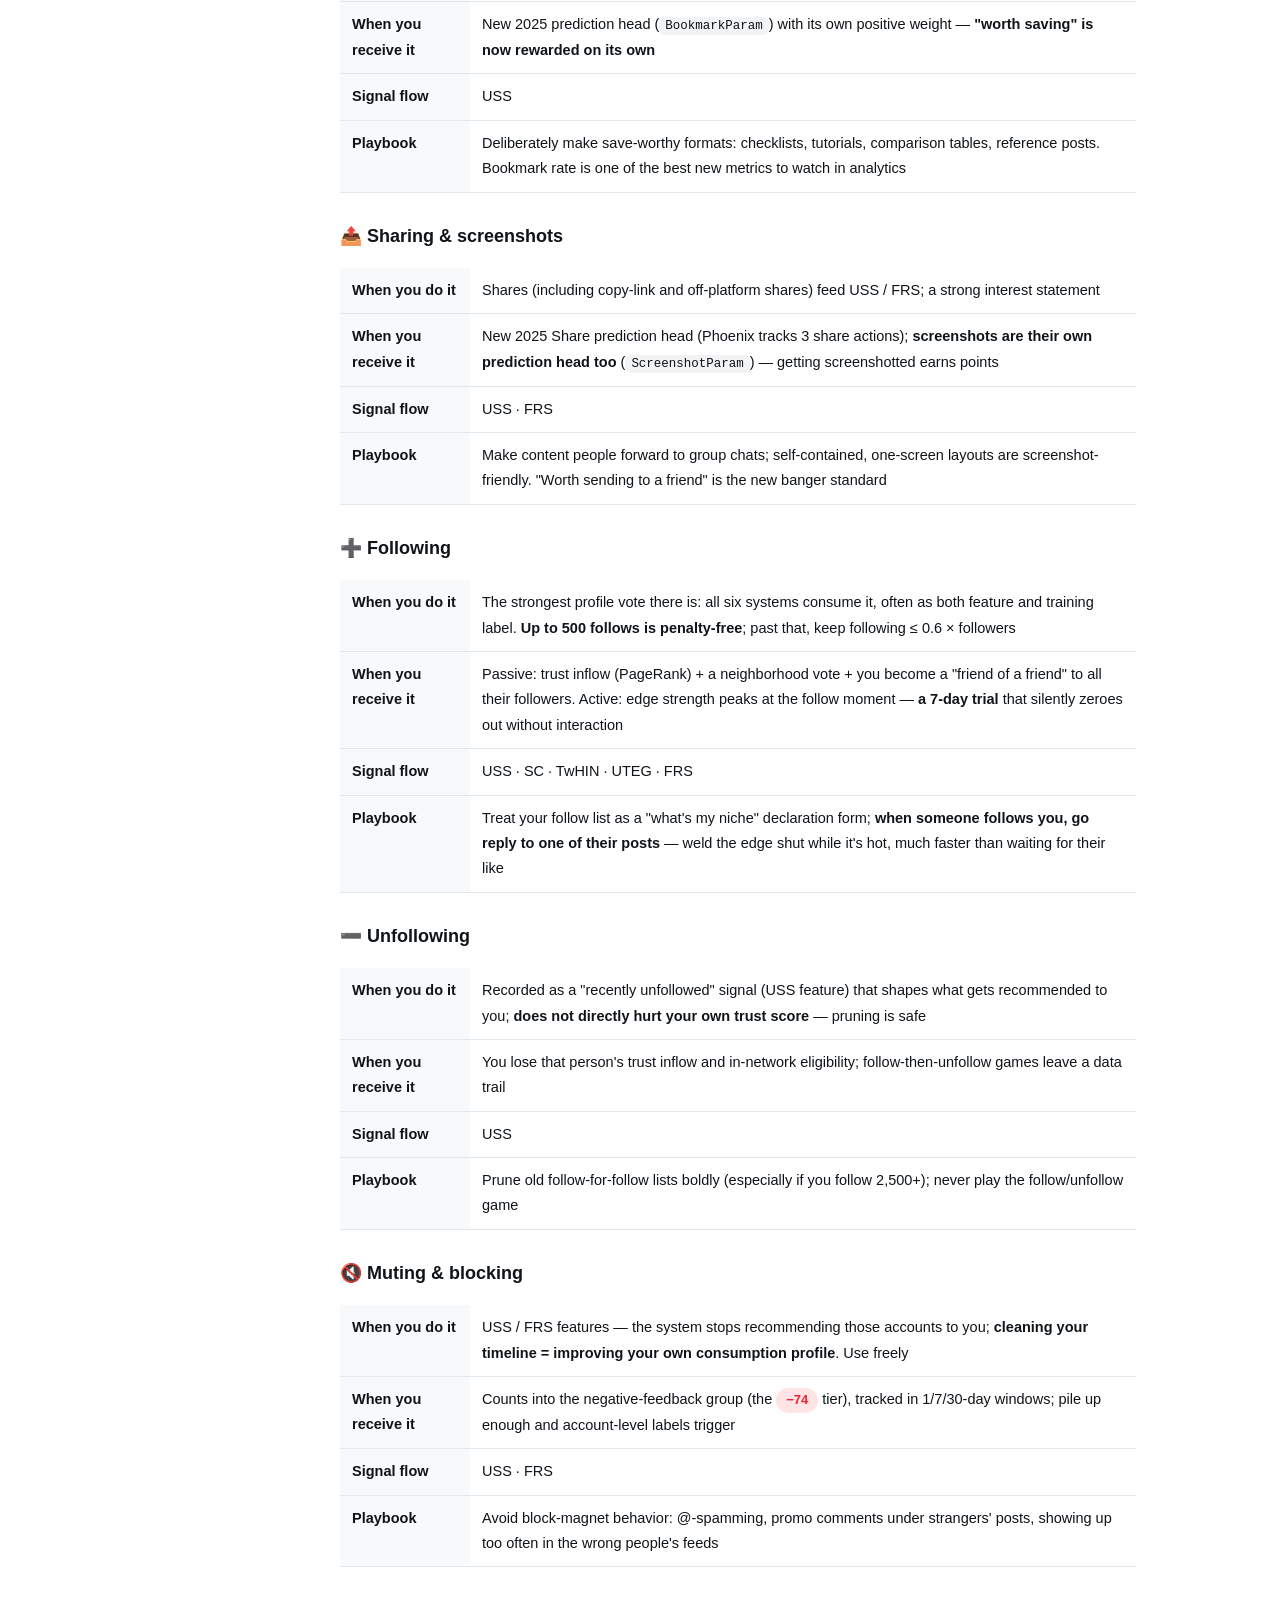
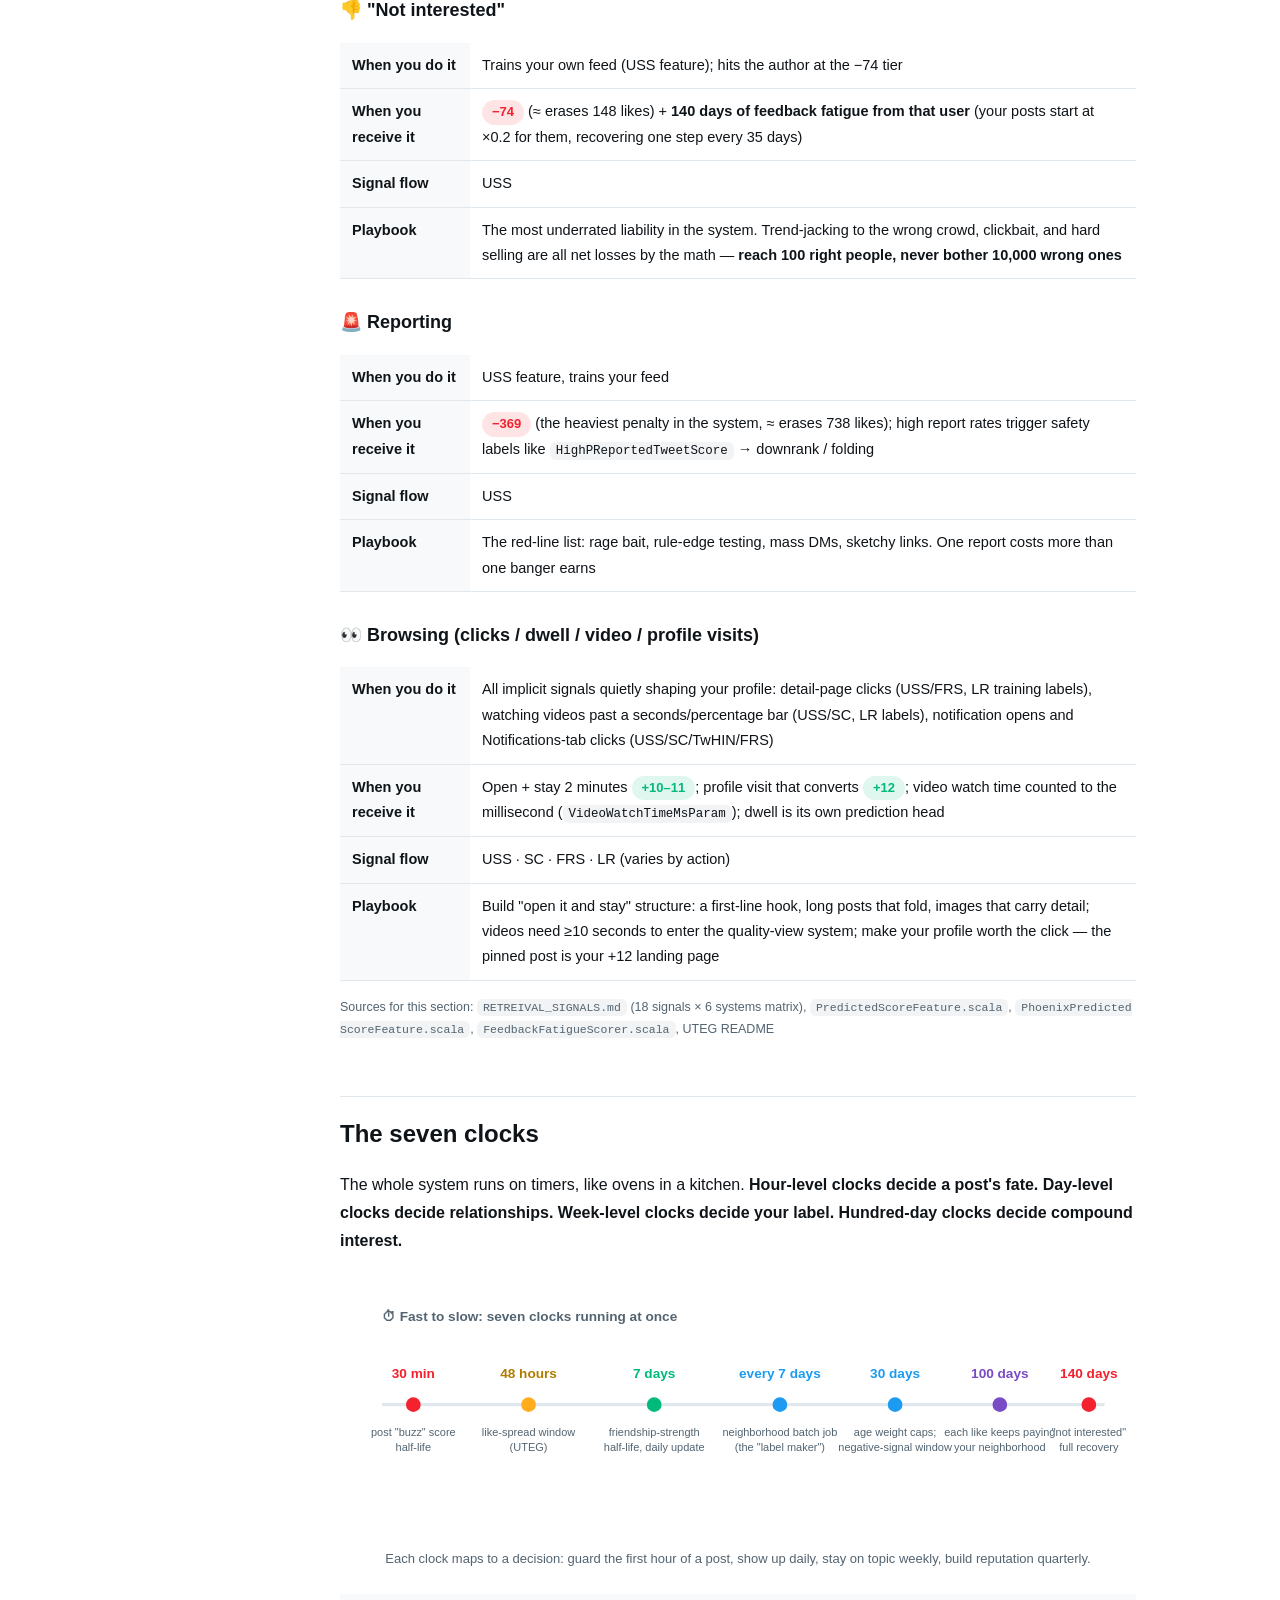
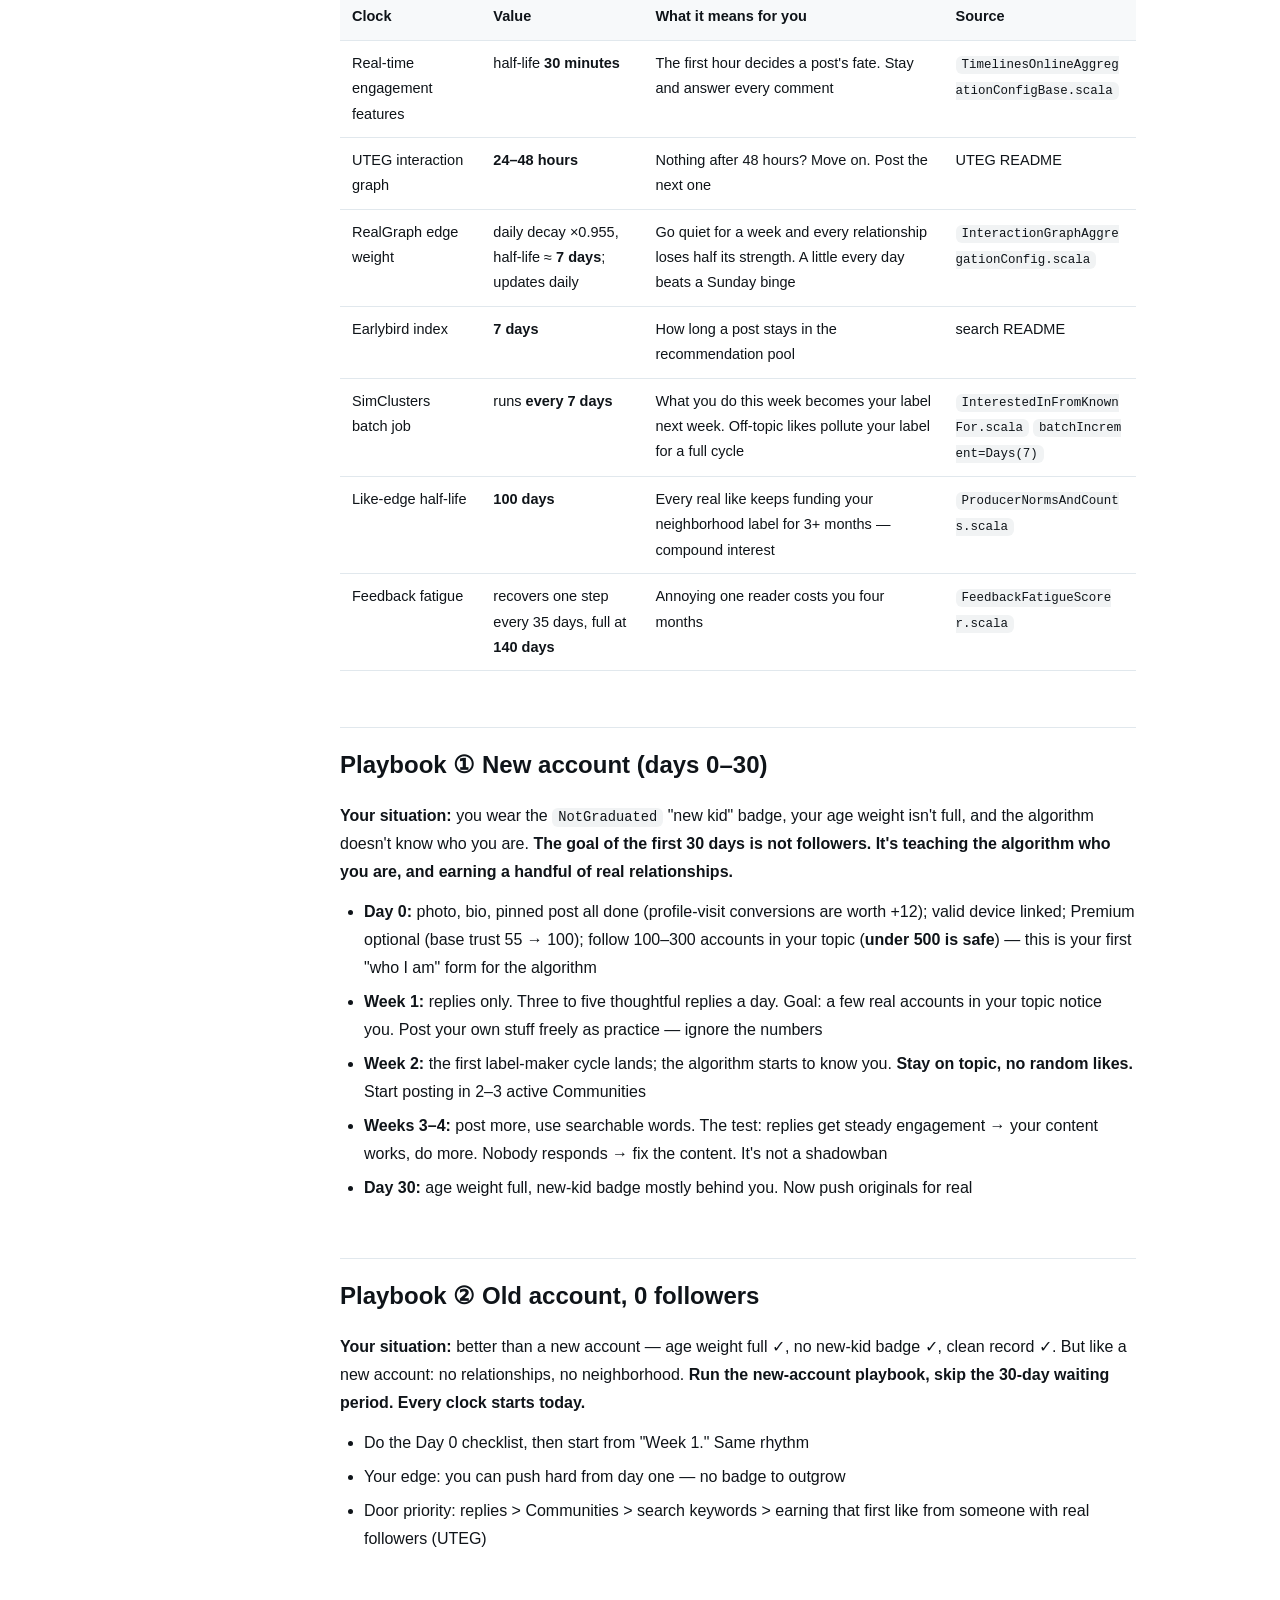
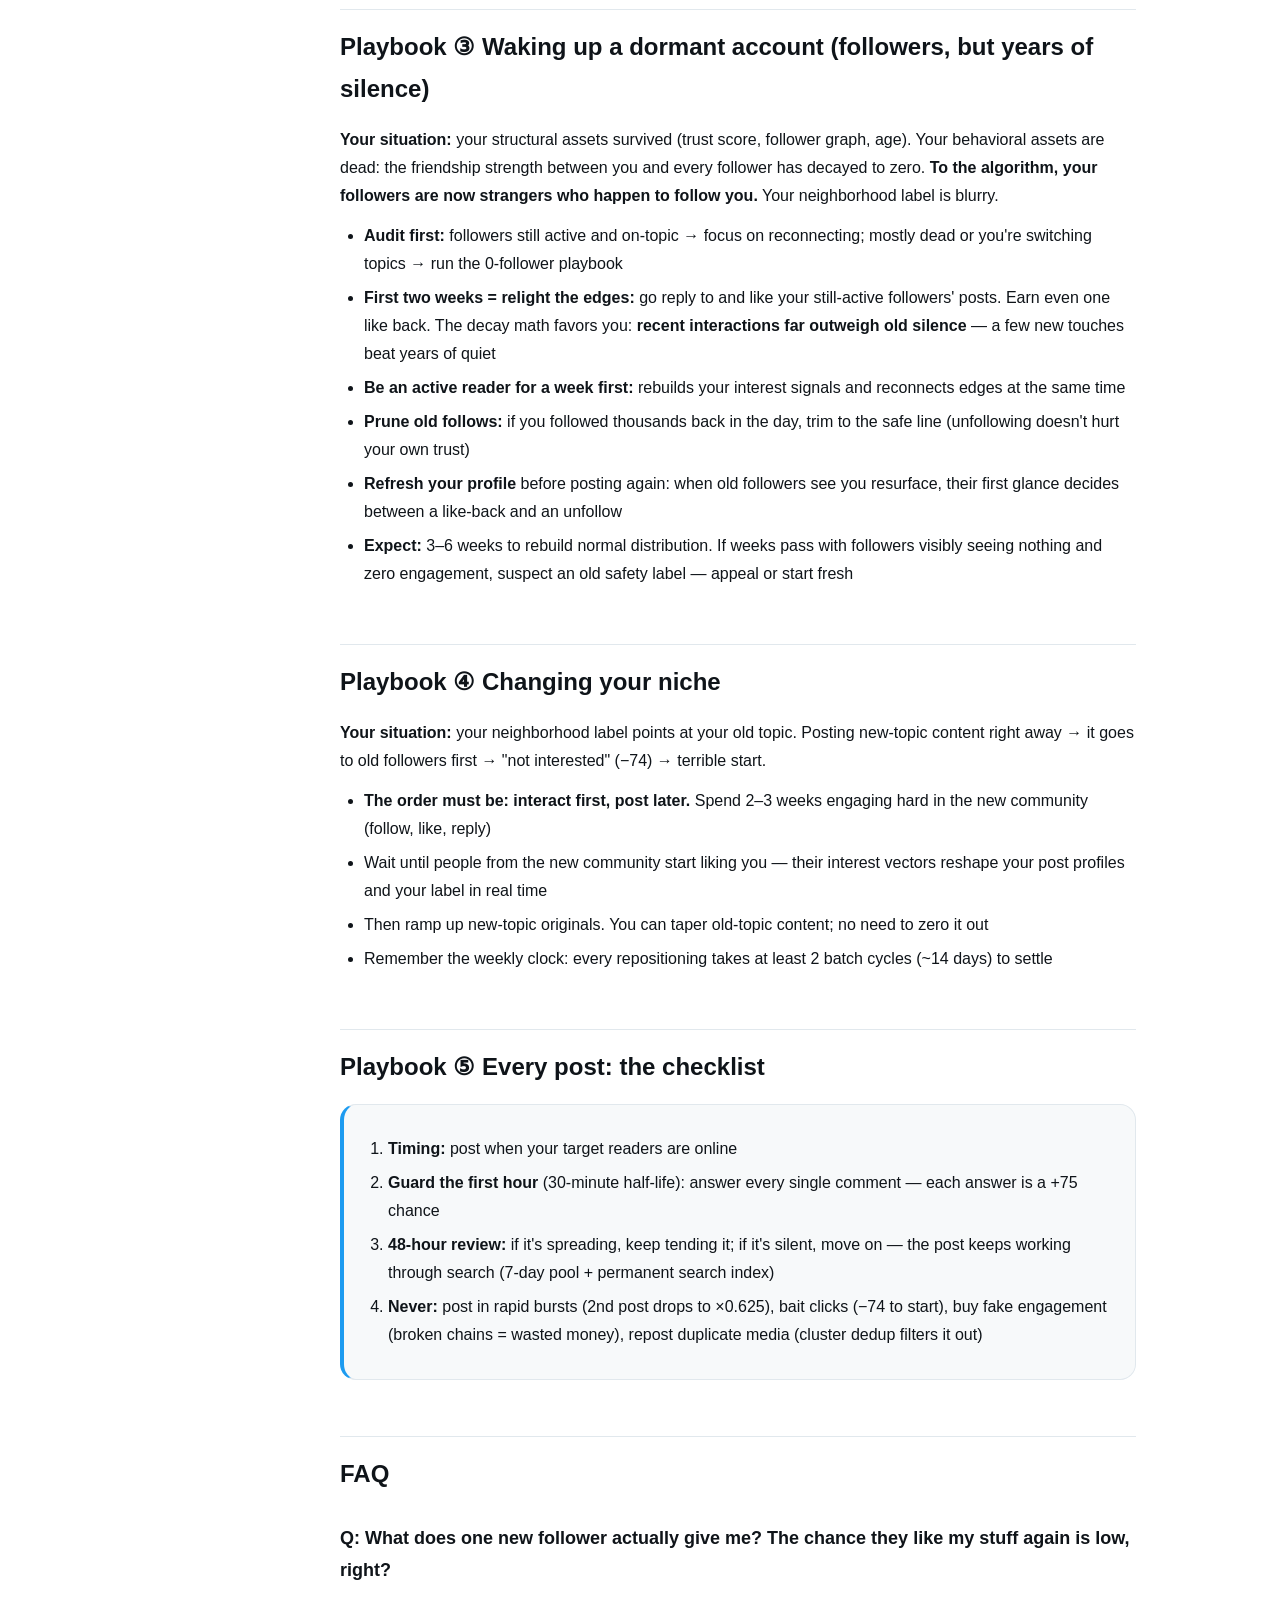
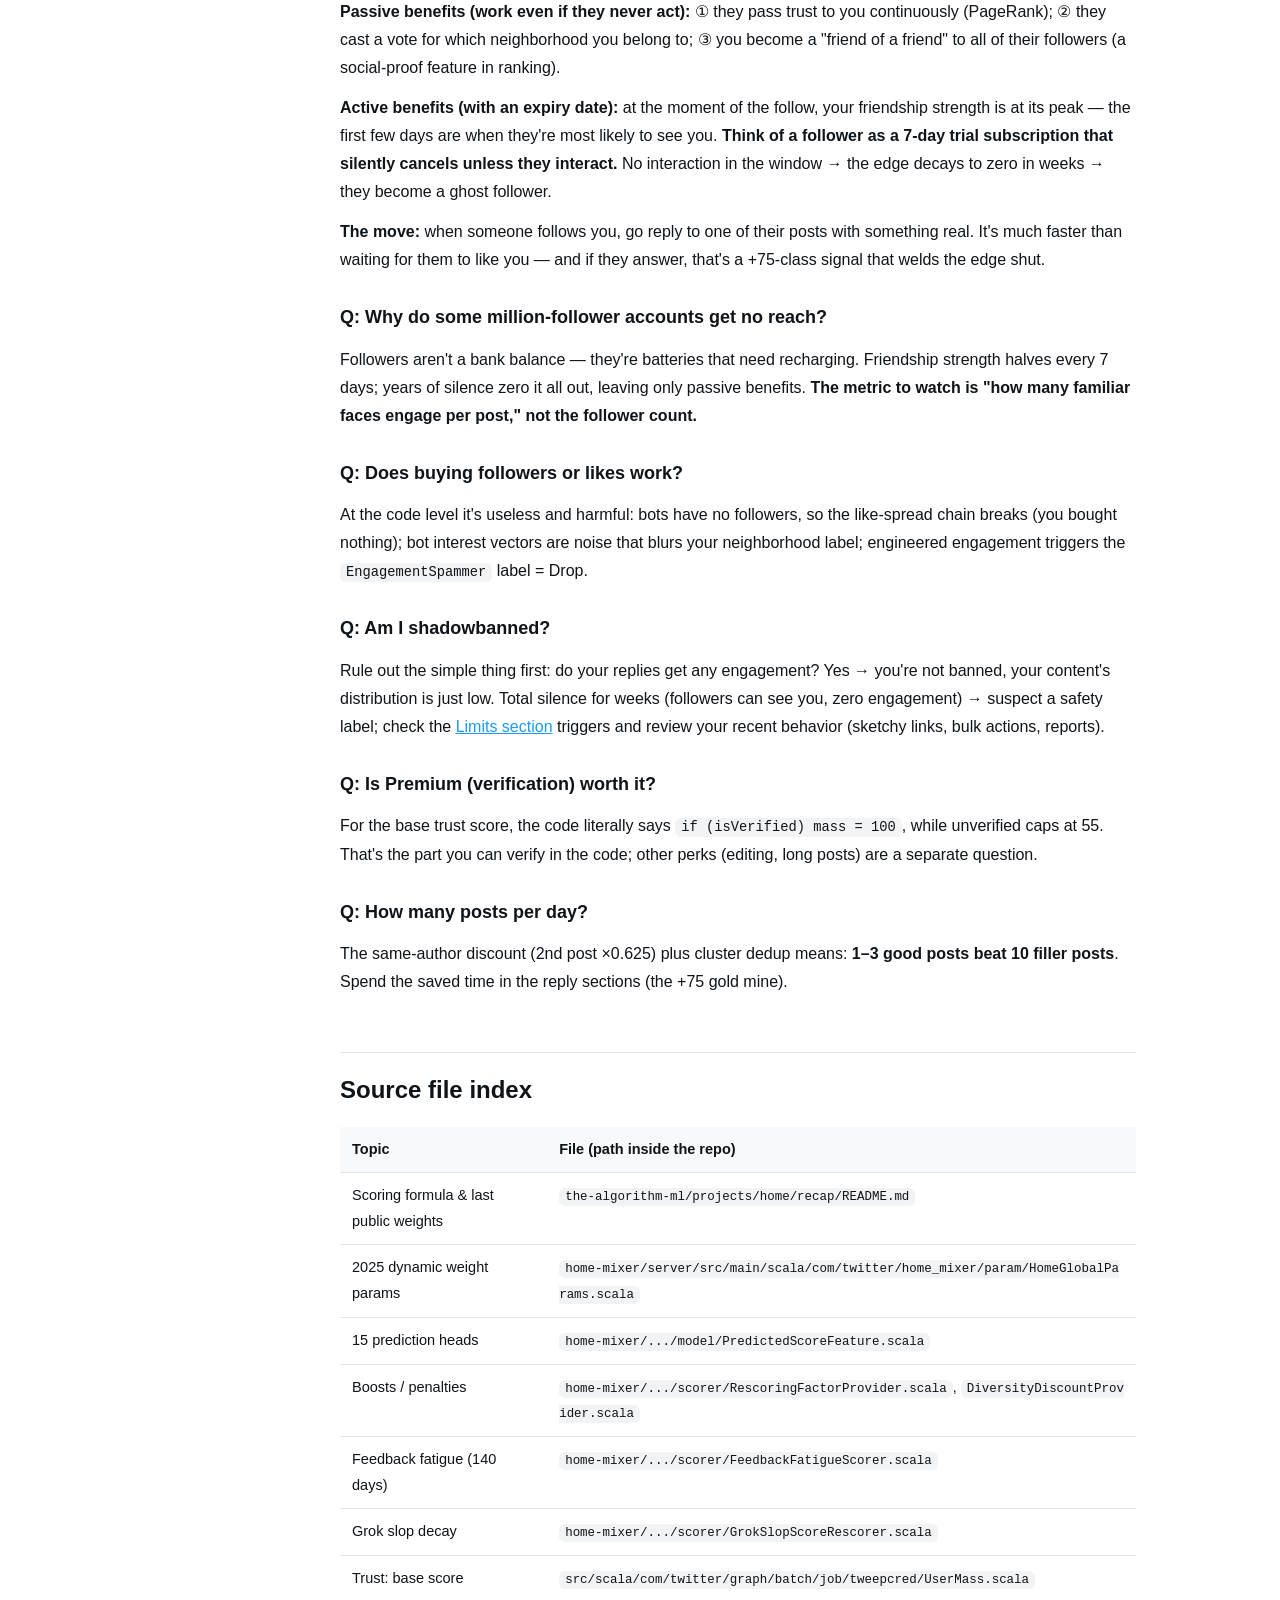
==== commit 259b7fa6: "Add Action Timing page with interactive audience clock New timing.html (zh/en) under the Time group:" ====
--- a/en/index.html
+++ b/en/index.html
@@ -39,6 +39,7 @@
   <div class="group">
     <div class="group-title">Time</div>
     <a href="#clocks">The seven clocks</a>
+    <a href="timing.html">Action timing + clock tool 🕐</a>
   </div>
   <div class="group">
     <div class="group-title">Playbooks</div>
--- a/assets/style.css
+++ b/assets/style.css
@@ -168,3 +168,44 @@
   h2 { font-size: 21px; }
   table { font-size: 13px; display: block; overflow-x: auto; }
 }
+
+/* ===== Timing clock ===== */
+.clock-controls { display: flex; gap: 16px; flex-wrap: wrap; margin: 20px 0; }
+.clock-ctl { display: flex; flex-direction: column; gap: 4px; font-size: 13px; color: var(--text-soft); }
+.clock-ctl select {
+  font-size: 15px; padding: 8px 12px; border-radius: 10px;
+  border: 1px solid var(--border); background: var(--bg-soft); color: var(--text);
+  min-width: 220px;
+}
+.clock-stage { position: relative; max-width: 520px; margin: 0 auto; }
+.timing-svg { width: 100%; height: auto; display: block; }
+.clock-sector { cursor: pointer; transition: opacity .15s; }
+.clock-sector:hover { opacity: .8; }
+.clock-sector.best { stroke: var(--green); stroke-width: 1.5; }
+.clock-num { font-size: 13px; font-weight: 700; fill: var(--text-soft); }
+.clock-tick { stroke: var(--border); stroke-width: 1.5; }
+.clock-center { fill: var(--bg-soft); stroke: var(--border); }
+.clock-time { font-size: 26px; font-weight: 800; fill: var(--text); }
+.clock-sub { font-size: 12px; fill: var(--text-soft); }
+.clock-needle { stroke: var(--red); stroke-width: 2.5; stroke-linecap: round; }
+.clock-needle-dot { fill: var(--red); }
+.clock-tip {
+  position: absolute; z-index: 10; pointer-events: none;
+  background: var(--bg); border: 1px solid var(--border); border-radius: 12px;
+  padding: 10px 12px; font-size: 12.5px; line-height: 1.6; width: 180px;
+  box-shadow: 0 6px 24px rgba(0,0,0,.12);
+}
+.clock-tip .tip-sub { color: var(--text-soft); margin-top: 4px; }
+.clock-windows { margin: 18px 0 6px; }
+.clock-windows .win-row { margin: 8px 0; }
+.clock-windows code { margin-right: 6px; font-size: 14px; }
+.clock-audience { margin: 18px 0; }
+.aud-title { font-size: 13px; color: var(--text-soft); margin-bottom: 8px; }
+.aud-row { display: flex; align-items: center; gap: 10px; margin: 4px 0; font-size: 13.5px; }
+.aud-name { width: 130px; flex-shrink: 0; }
+.aud-bar { flex: 1; height: 8px; background: var(--bg-soft); border-radius: 999px; overflow: hidden; }
+.aud-bar span { display: block; height: 100%; background: var(--accent); border-radius: 999px; }
+.aud-pct { width: 42px; text-align: right; color: var(--text-soft); font-size: 12.5px; }
+.legend-tiers { display: flex; gap: 14px; flex-wrap: wrap; margin: 12px 0; font-size: 13px; }
+.legend-tiers .lg { display: flex; align-items: center; gap: 6px; }
+.legend-tiers .sw { width: 14px; height: 14px; border-radius: 4px; display: inline-block; }
